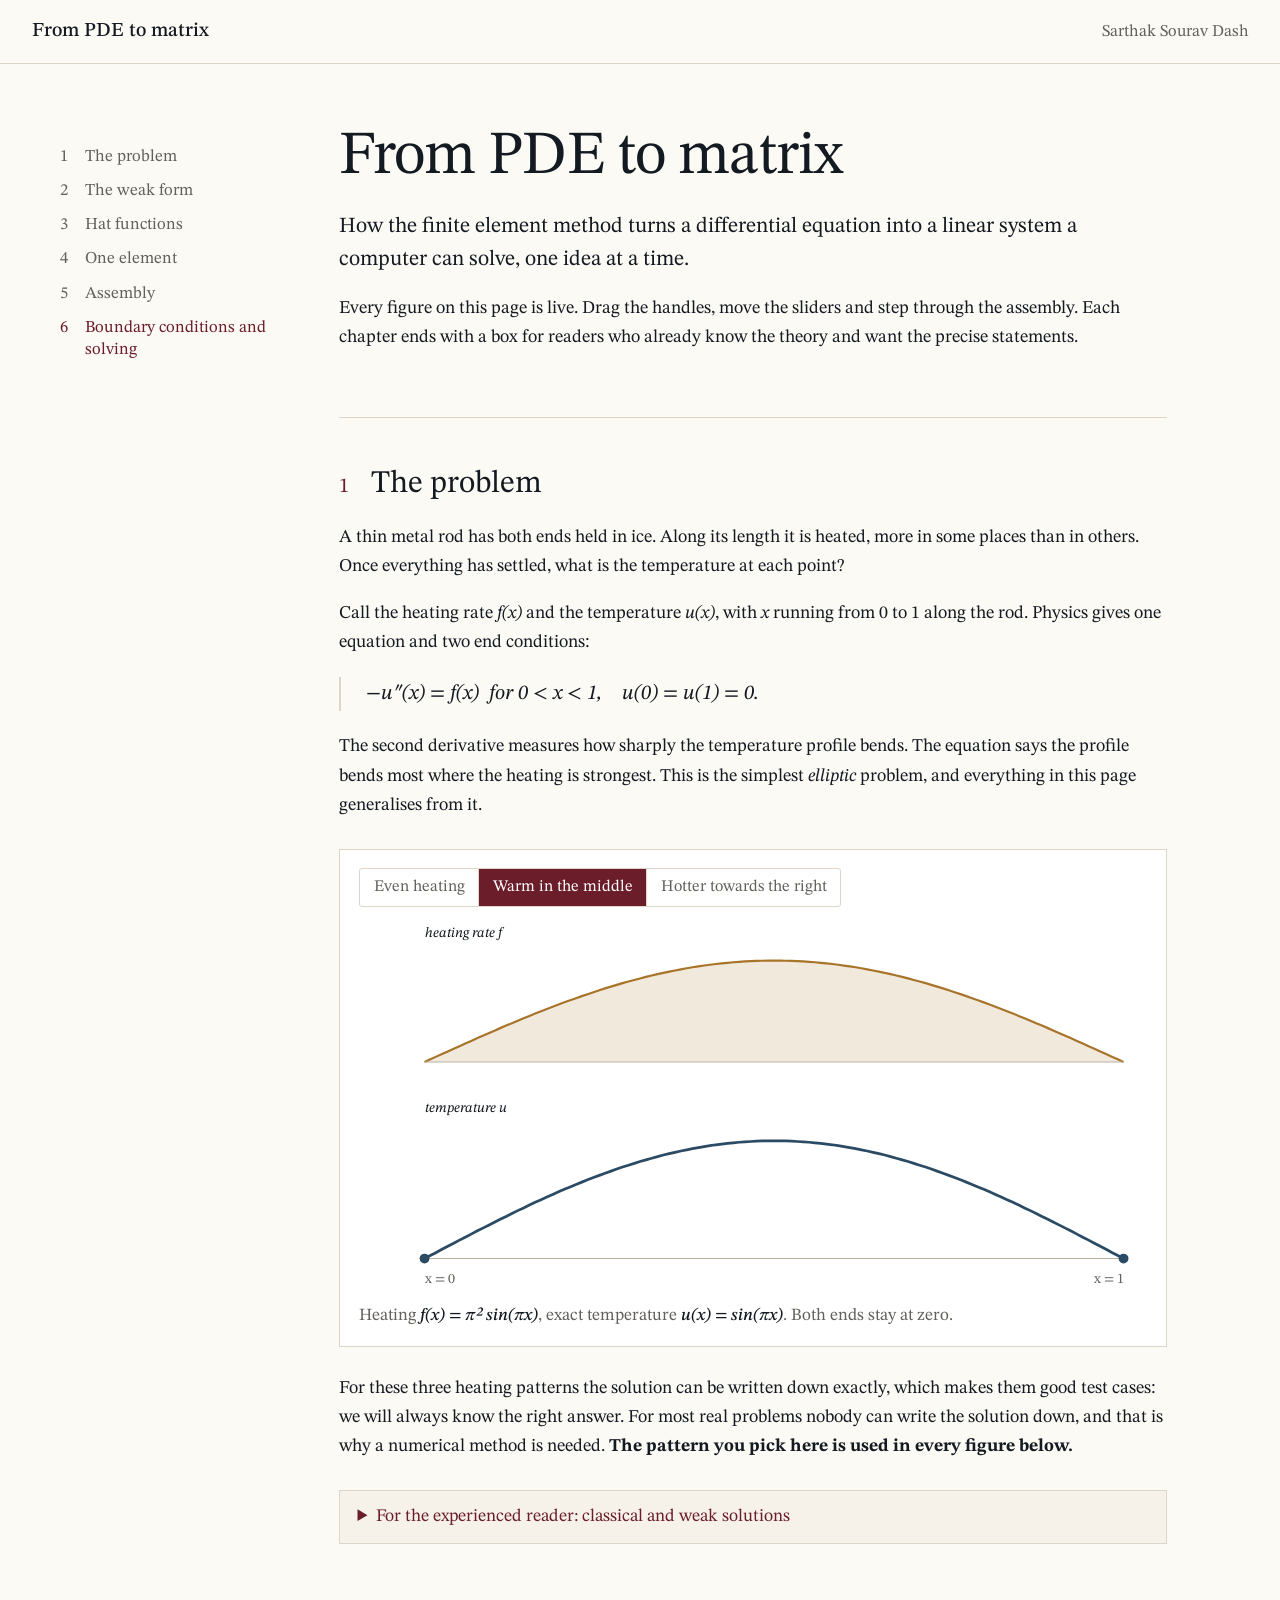
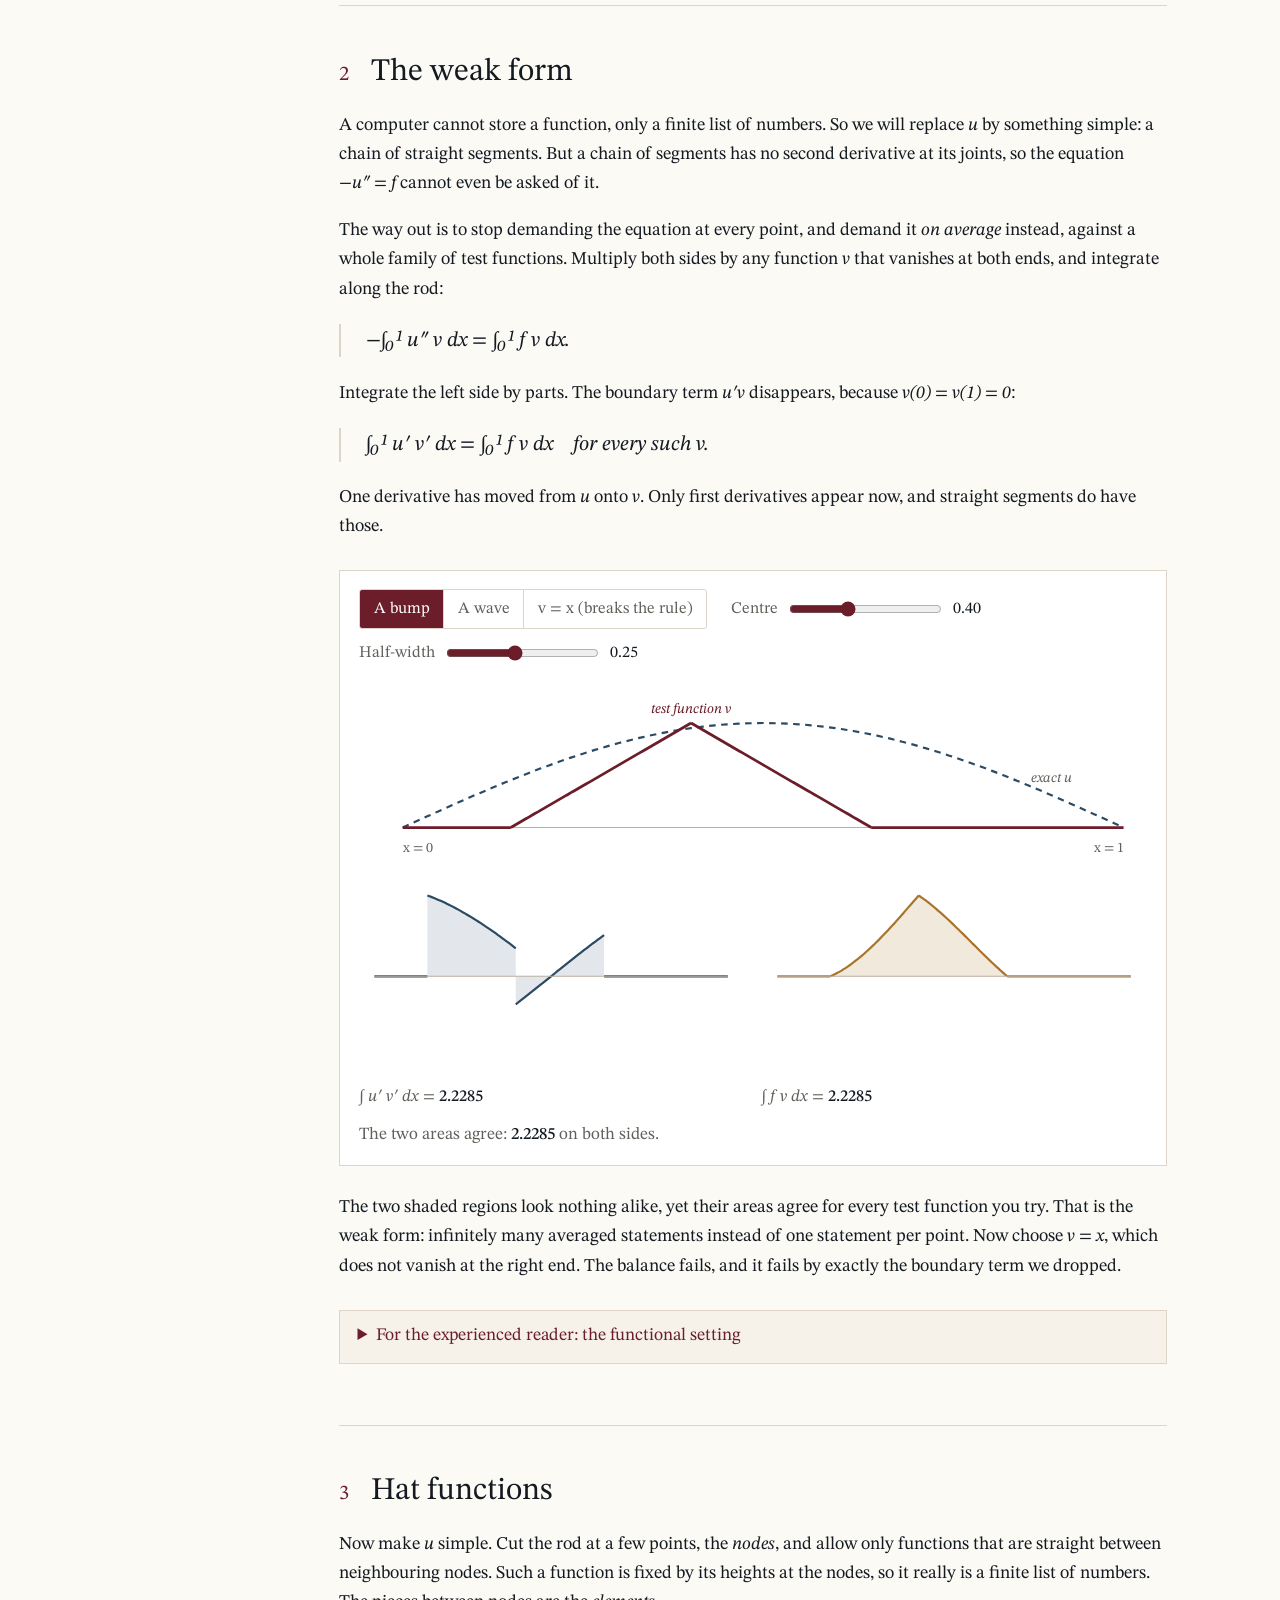
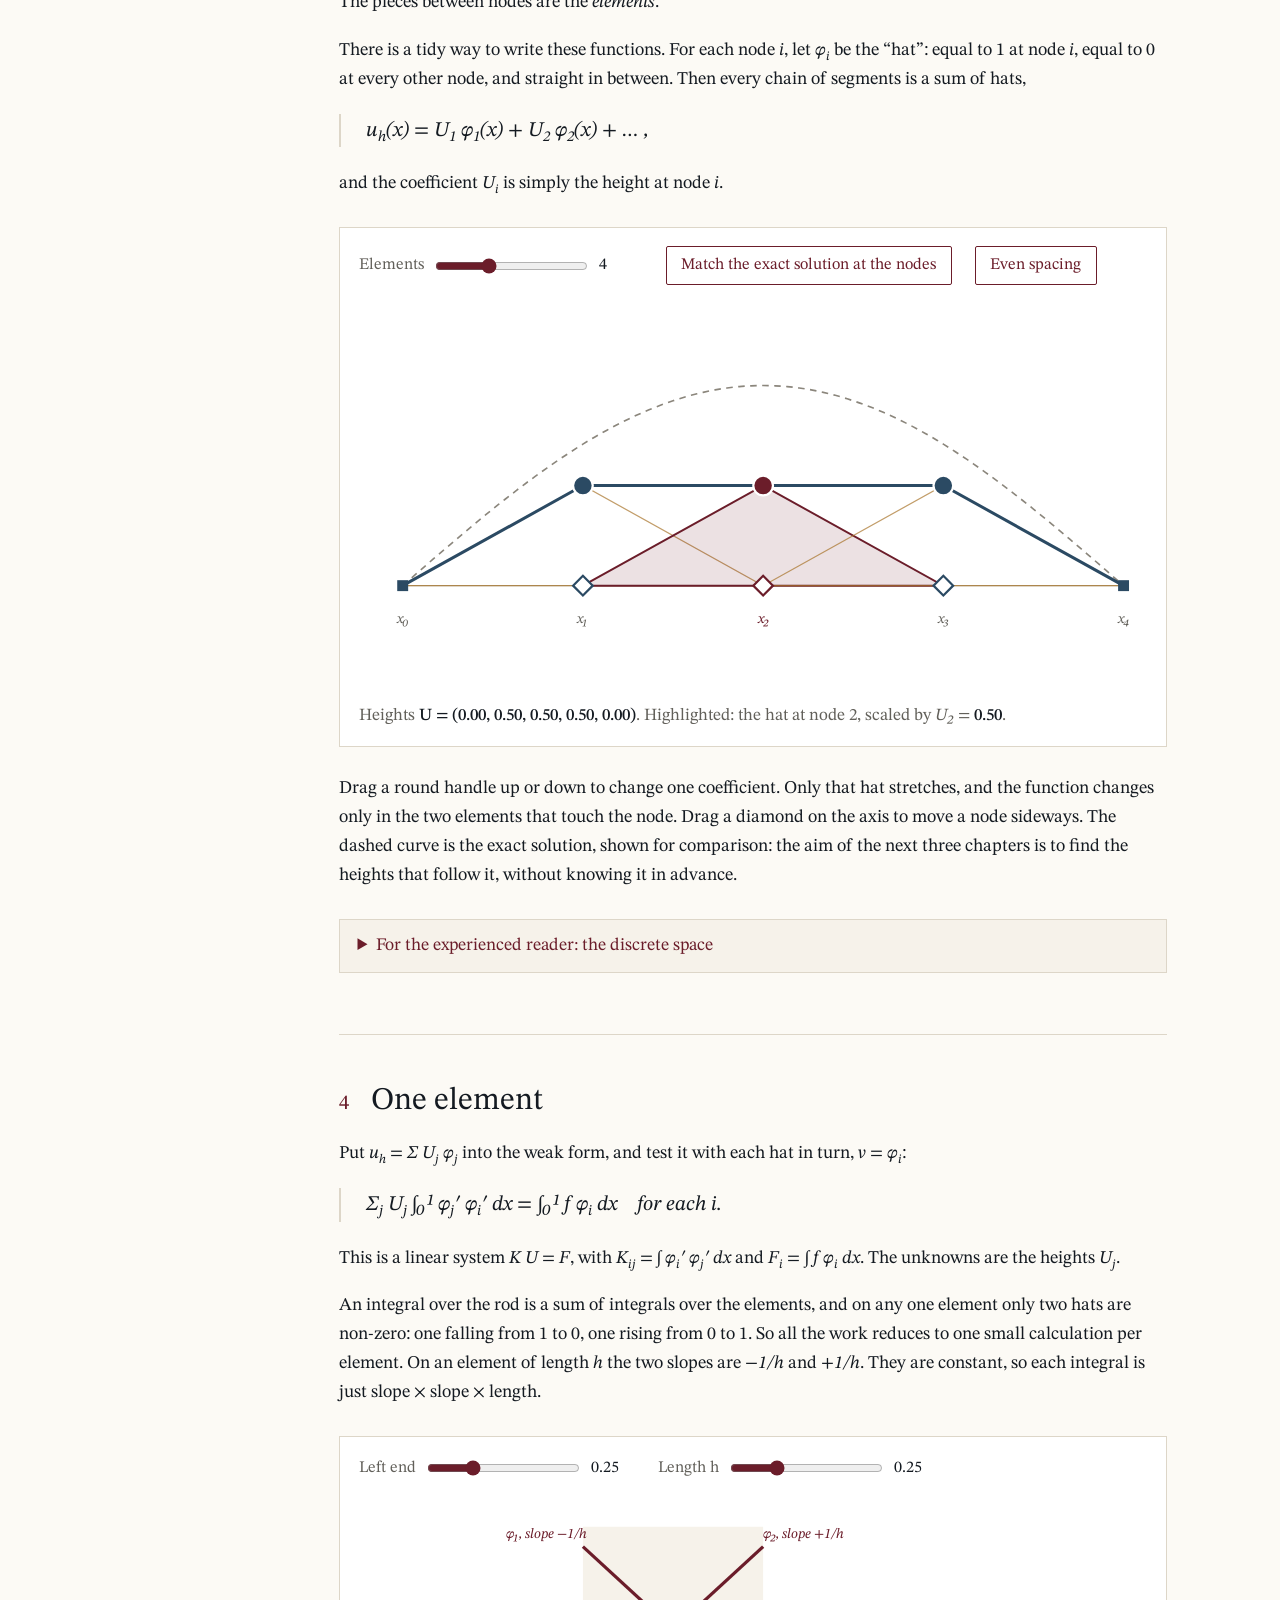
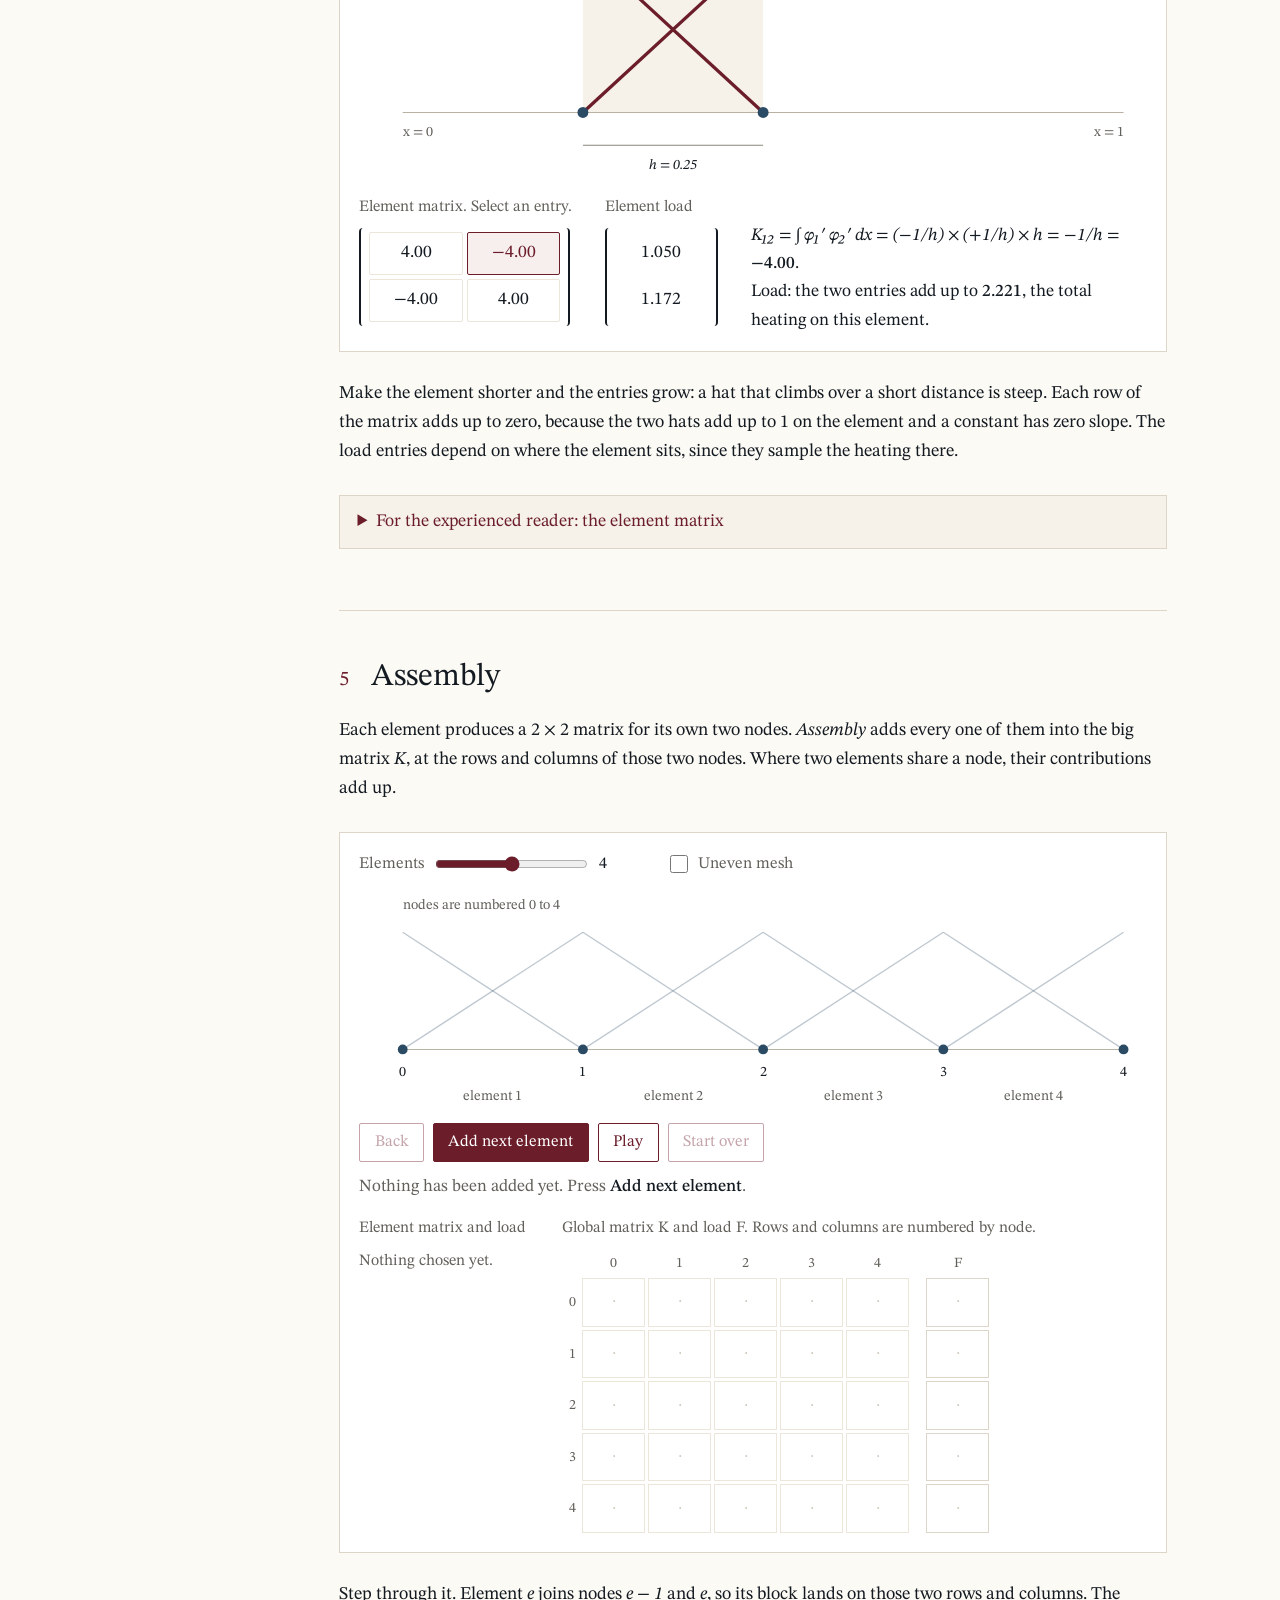
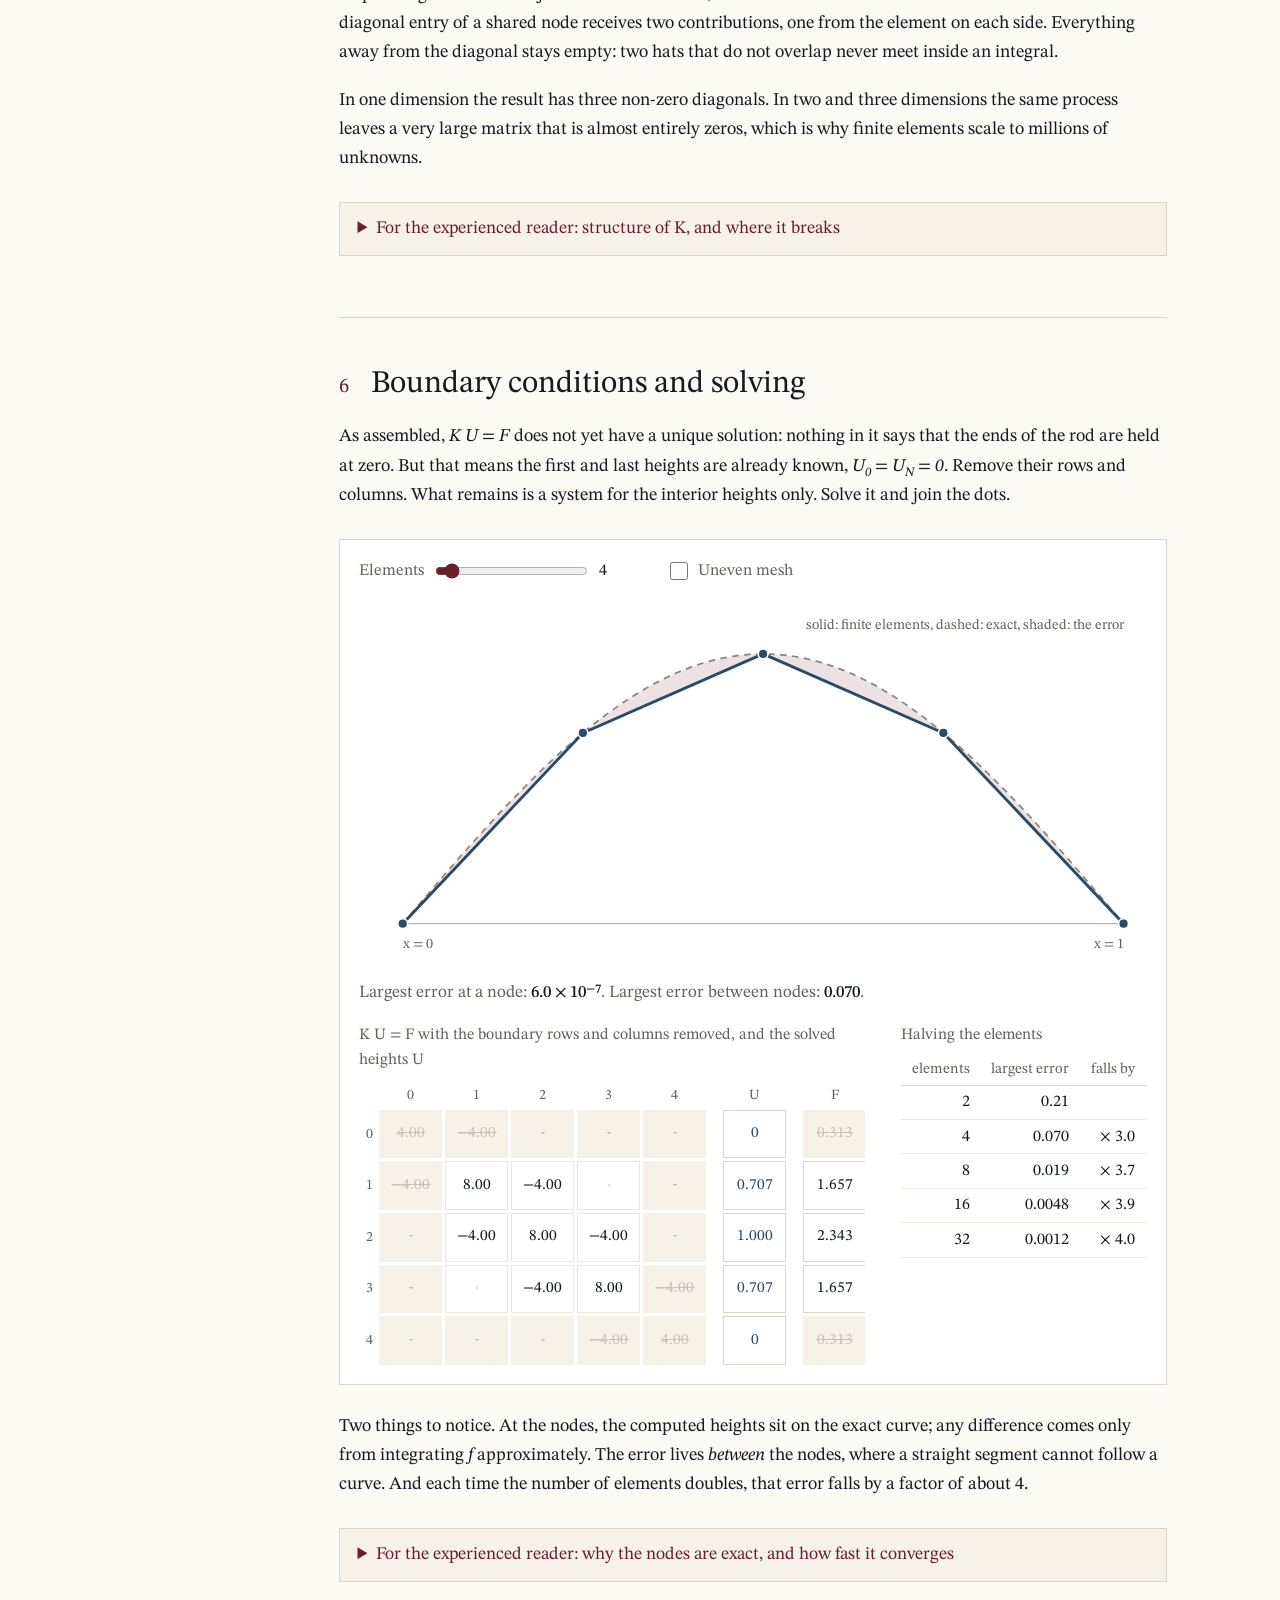
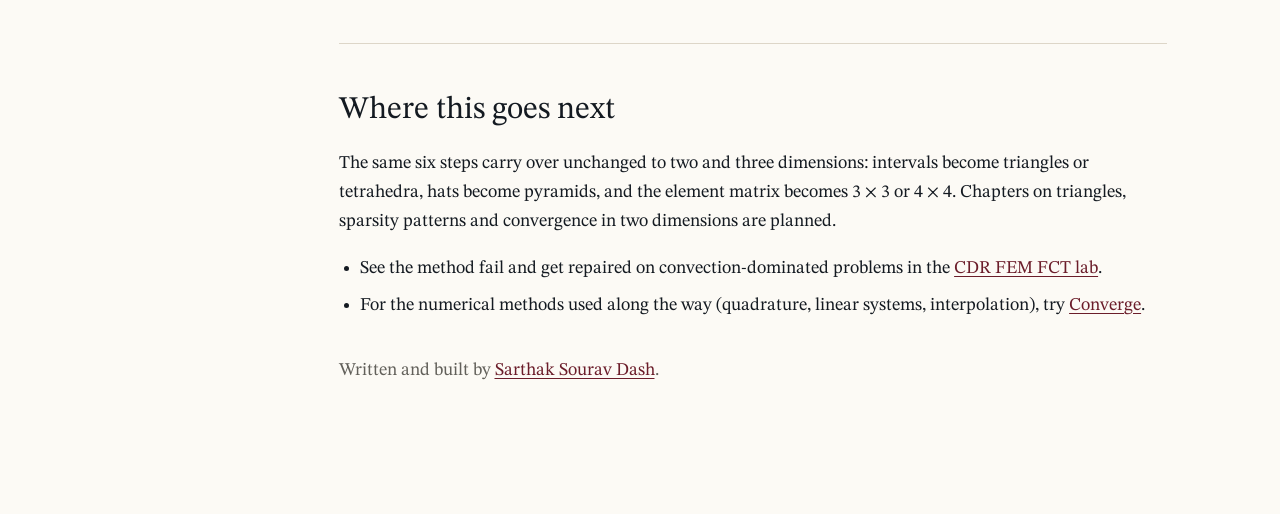
==== fem/index.html @ 9d166f9f "Add From PDE to matrix" ====
<!doctype html>
<html lang="en">
<head>
  <meta charset="utf-8">
  <meta name="viewport" content="width=device-width, initial-scale=1">
  <title>From PDE to matrix | An interactive introduction to finite elements</title>
  <meta name="description" content="How the finite element method turns a differential equation into a linear system: weak form, hat functions, element matrices and assembly, with figures you can drag and step through.">
  <meta name="author" content="Sarthak Sourav Dash">
  <meta name="theme-color" content="#fcfaf5">
  <link rel="icon" href="../assets/img/favicon.svg" type="image/svg+xml">
  <link rel="preconnect" href="https://fonts.googleapis.com">
  <link rel="preconnect" href="https://fonts.gstatic.com" crossorigin>
  <link rel="stylesheet" href="style.css">
</head>
<body>
  <!-- ===================================================================
       FROM PDE TO MATRIX (fem/index.html)
       All the words are in this file, chapter by chapter.
       The live figures are drawn by app.js into the <svg> and <div> tags
       with id="..." below; the mathematics is computed in fem1d.js.
       To edit text: change the words here. Each chapter is one
       <section class="chapter">. "For the experienced reader" boxes are
       the <details class="deep"> blocks.
       =================================================================== -->
  <header class="top">
    <a class="brand" href="#top">From PDE to matrix</a>
    <a class="home" href="../">Sarthak Sourav Dash</a>
  </header>

  <div class="shell" id="top">
    <!-- CHAPTER MENU (left on wide screens). One <li> per chapter; href matches the chapter's id. -->
    <nav class="toc" aria-label="Chapters">
      <ol>
        <li><a href="#problem">The problem</a></li>
        <li><a href="#weak">The weak form</a></li>
        <li><a href="#hats">Hat functions</a></li>
        <li><a href="#element">One element</a></li>
        <li><a href="#assembly">Assembly</a></li>
        <li><a href="#solve">Boundary conditions and solving</a></li>
      </ol>
    </nav>

    <main>
      <!-- INTRODUCTION -->
      <section class="intro">
        <h1>From PDE to matrix</h1>
        <p class="lead">How the finite element method turns a differential equation into a linear system a computer can solve, one idea at a time.</p>
        <p>Every figure on this page is live. Drag the handles, move the sliders and step through the assembly. Each chapter ends with a box for readers who already know the theory and want the precise statements.</p>
      </section>

      <!-- ================= CHAPTER 1 ================= -->
      <section class="chapter" id="problem">
        <h2><span class="n">1</span>The problem</h2>
        <p>A thin metal rod has both ends held in ice. Along its length it is heated, more in some places than in others. Once everything has settled, what is the temperature at each point?</p>
        <p>Call the heating rate <span class="math">f(x)</span> and the temperature <span class="math">u(x)</span>, with <span class="math">x</span> running from 0 to 1 along the rod. Physics gives one equation and two end conditions:</p>
        <p class="eq">−u″(x) = f(x) &nbsp;for 0 &lt; x &lt; 1, &nbsp;&nbsp; u(0) = u(1) = 0.</p>
        <p>The second derivative measures how sharply the temperature profile bends. The equation says the profile bends most where the heating is strongest. This is the simplest <em>elliptic</em> problem, and everything in this page generalises from it.</p>

        <div class="lab">
          <div class="controls">
            <div class="seg" id="probSeg" role="group" aria-label="Heating pattern"></div>
          </div>
          <svg id="figProblem" role="img" aria-label="Top: the heating rate f along the rod. Bottom: the resulting temperature u, zero at both ends."></svg>
          <p class="readout" id="outProblem"></p>
        </div>

        <p>For these three heating patterns the solution can be written down exactly, which makes them good test cases: we will always know the right answer. For most real problems nobody can write the solution down, and that is why a numerical method is needed. <strong>The pattern you pick here is used in every figure below.</strong></p>

        <details class="deep">
          <summary>For the experienced reader: classical and weak solutions</summary>
          <p>For continuous <span class="math">f</span> the problem has a unique classical solution <span class="math">u ∈ C²</span>, given by the Green’s function: <span class="math">u(x) = ∫₀¹ G(x, s) f(s) ds</span> with <span class="math">G(x, s) = x(1 − s)</span> for <span class="math">x ≤ s</span> and <span class="math">s(1 − x)</span> otherwise. For <span class="math">f ∈ L²(0,1)</span> the equation holds almost everywhere with <span class="math">u ∈ H²(0,1) ∩ H¹₀(0,1)</span> and <span class="math">‖u″‖ = ‖f‖</span>. For rougher data, such as a point source, only the weak formulation of the next chapter makes sense.</p>
        </details>
      </section>

      <!-- ================= CHAPTER 2 ================= -->
      <section class="chapter" id="weak">
        <h2><span class="n">2</span>The weak form</h2>
        <p>A computer cannot store a function, only a finite list of numbers. So we will replace <span class="math">u</span> by something simple: a chain of straight segments. But a chain of segments has no second derivative at its joints, so the equation <span class="math">−u″ = f</span> cannot even be asked of it.</p>
        <p>The way out is to stop demanding the equation at every point, and demand it <em>on average</em> instead, against a whole family of test functions. Multiply both sides by any function <span class="math">v</span> that vanishes at both ends, and integrate along the rod:</p>
        <p class="eq">−∫₀¹ u″ v dx = ∫₀¹ f v dx.</p>
        <p>Integrate the left side by parts. The boundary term <span class="math">u′v</span> disappears, because <span class="math">v(0) = v(1) = 0</span>:</p>
        <p class="eq">∫₀¹ u′ v′ dx = ∫₀¹ f v dx &nbsp;&nbsp; for every such v.</p>
        <p>One derivative has moved from <span class="math">u</span> onto <span class="math">v</span>. Only first derivatives appear now, and straight segments do have those.</p>

        <div class="lab">
          <div class="controls">
            <div class="seg" id="vSeg" role="group" aria-label="Test function"></div>
            <label class="slider" id="vcWrap">Centre <input type="range" id="vc" min="0.1" max="0.9" step="0.01"><output id="vcOut"></output></label>
            <label class="slider" id="vwWrap">Half-width <input type="range" id="vw" min="0.05" max="0.5" step="0.01"><output id="vwOut"></output></label>
            <label class="slider" id="vkWrap">Waves <input type="range" id="vk" min="1" max="5" step="1"><output id="vkOut"></output></label>
          </div>
          <svg id="figWeakTop" role="img" aria-label="The exact solution u and the chosen test function v."></svg>
          <div class="pair">
            <figure><svg id="figWeakL" role="img" aria-label="The integrand u prime times v prime, with its signed area shaded."></svg><figcaption id="capWeakL"></figcaption></figure>
            <figure><svg id="figWeakR" role="img" aria-label="The integrand f times v, with its signed area shaded."></svg><figcaption id="capWeakR"></figcaption></figure>
          </div>
          <p class="readout" id="outWeak"></p>
        </div>

        <p>The two shaded regions look nothing alike, yet their areas agree for every test function you try. That is the weak form: infinitely many averaged statements instead of one statement per point. Now choose <em>v = x</em>, which does not vanish at the right end. The balance fails, and it fails by exactly the boundary term we dropped.</p>

        <details class="deep">
          <summary>For the experienced reader: the functional setting</summary>
          <p>Take <span class="math">V = H¹₀(0,1)</span>, <span class="math">a(u, v) = ∫₀¹ u′v′ dx</span> and <span class="math">ℓ(v) = ∫₀¹ f v dx</span>. The form <span class="math">a</span> is bounded and, by the Poincaré inequality, coercive on <span class="math">V</span>, so the Lax–Milgram lemma gives a unique <span class="math">u ∈ V</span> with <span class="math">a(u, v) = ℓ(v)</span> for all <span class="math">v ∈ V</span>, for any <span class="math">f ∈ H⁻¹(0,1)</span>. Because <span class="math">a</span> is symmetric, <span class="math">u</span> is also the unique minimiser of the energy <span class="math">J(v) = ½ a(v, v) − ℓ(v)</span> over <span class="math">V</span>.</p>
        </details>
      </section>

      <!-- ================= CHAPTER 3 ================= -->
      <section class="chapter" id="hats">
        <h2><span class="n">3</span>Hat functions</h2>
        <p>Now make <span class="math">u</span> simple. Cut the rod at a few points, the <em>nodes</em>, and allow only functions that are straight between neighbouring nodes. Such a function is fixed by its heights at the nodes, so it really is a finite list of numbers. The pieces between nodes are the <em>elements</em>.</p>
        <p>There is a tidy way to write these functions. For each node <span class="math">i</span>, let <span class="math">φ<sub>i</sub></span> be the “hat”: equal to 1 at node <span class="math">i</span>, equal to 0 at every other node, and straight in between. Then every chain of segments is a sum of hats,</p>
        <p class="eq">u<sub>h</sub>(x) = U<sub>1</sub> φ<sub>1</sub>(x) + U<sub>2</sub> φ<sub>2</sub>(x) + … ,</p>
        <p>and the coefficient <span class="math">U<sub>i</sub></span> is simply the height at node <span class="math">i</span>.</p>

        <div class="lab">
          <div class="controls">
            <label class="slider">Elements <input type="range" id="hatN" min="2" max="8" step="1"><output id="hatNOut"></output></label>
            <button type="button" class="btn" id="hatMatch">Match the exact solution at the nodes</button>
            <button type="button" class="btn" id="hatEven">Even spacing</button>
          </div>
          <svg id="figHats" class="draggable" role="img" aria-label="A piecewise linear function shown as a sum of scaled hat functions. Round handles set the height at each node; diamonds on the axis move the nodes."></svg>
          <p class="readout" id="outHats"></p>
        </div>

        <p>Drag a round handle up or down to change one coefficient. Only that hat stretches, and the function changes only in the two elements that touch the node. Drag a diamond on the axis to move a node sideways. The dashed curve is the exact solution, shown for comparison: the aim of the next three chapters is to find the heights that follow it, without knowing it in advance.</p>

        <details class="deep">
          <summary>For the experienced reader: the discrete space</summary>
          <p>The hats at the interior nodes span <span class="math">V<sub>h</sub> ⊂ H¹₀(0,1)</span>, the conforming P1 space. For the nodal interpolant <span class="math">I<sub>h</sub>u</span> of <span class="math">u ∈ H²</span>, <span class="math">‖u − I<sub>h</sub>u‖ + h ‖(u − I<sub>h</sub>u)′‖ ≤ C h² ‖u″‖</span>, with <span class="math">h</span> the longest element. Each hat is supported on two elements only; this local support is what makes the matrix of chapter 5 sparse.</p>
        </details>
      </section>

      <!-- ================= CHAPTER 4 ================= -->
      <section class="chapter" id="element">
        <h2><span class="n">4</span>One element</h2>
        <p>Put <span class="math">u<sub>h</sub> = Σ U<sub>j</sub> φ<sub>j</sub></span> into the weak form, and test it with each hat in turn, <span class="math">v = φ<sub>i</sub></span>:</p>
        <p class="eq">Σ<sub>j</sub> U<sub>j</sub> ∫₀¹ φ<sub>j</sub>′ φ<sub>i</sub>′ dx = ∫₀¹ f φ<sub>i</sub> dx &nbsp;&nbsp; for each i.</p>
        <p>This is a linear system <span class="math">K U = F</span>, with <span class="math">K<sub>ij</sub> = ∫ φ<sub>i</sub>′ φ<sub>j</sub>′ dx</span> and <span class="math">F<sub>i</sub> = ∫ f φ<sub>i</sub> dx</span>. The unknowns are the heights <span class="math">U<sub>j</sub></span>.</p>
        <p>An integral over the rod is a sum of integrals over the elements, and on any one element only two hats are non-zero: one falling from 1 to 0, one rising from 0 to 1. So all the work reduces to one small calculation per element. On an element of length <span class="math">h</span> the two slopes are <span class="math">−1/h</span> and <span class="math">+1/h</span>. They are constant, so each integral is just slope × slope × length.</p>

        <div class="lab">
          <div class="controls">
            <label class="slider">Left end <input type="range" id="elA" min="0" max="0.9" step="0.01"><output id="elAOut"></output></label>
            <label class="slider">Length h <input type="range" id="elH" min="0.05" max="1" step="0.01"><output id="elHOut"></output></label>
          </div>
          <svg id="figElement" role="img" aria-label="One element of the rod with its falling and rising hat pieces and their slopes."></svg>
          <div class="matrow">
            <div>
              <p class="cap">Element matrix. Select an entry.</p>
              <div class="mat" id="matKe" role="group" aria-label="Element stiffness matrix"></div>
            </div>
            <div>
              <p class="cap">Element load</p>
              <div class="mat vec" id="vecFe"></div>
            </div>
            <p class="explain" id="outElement"></p>
          </div>
        </div>

        <p>Make the element shorter and the entries grow: a hat that climbs over a short distance is steep. Each row of the matrix adds up to zero, because the two hats add up to 1 on the element and a constant has zero slope. The load entries depend on where the element sits, since they sample the heating there.</p>

        <details class="deep">
          <summary>For the experienced reader: the element matrix</summary>
          <p>Mapped from a reference element, <span class="math">K<sub>e</sub> = (1/h) [[1, −1], [−1, 1]]</span>. It is symmetric positive semidefinite with kernel spanned by <span class="math">(1, 1)</span>: before boundary conditions, <span class="math">a(·,·)</span> is only a seminorm. Zero row sums express the partition of unity. In two dimensions the same computation on a triangle gives the cotangent formula, and an off-diagonal entry is non-positive exactly when the two angles opposite the edge sum to at most <span class="math">π</span>. The load uses a three-point Gauss rule, exact for <span class="math">f</span> of degree up to four on each element.</p>
        </details>
      </section>

      <!-- ================= CHAPTER 5 ================= -->
      <section class="chapter" id="assembly">
        <h2><span class="n">5</span>Assembly</h2>
        <p>Each element produces a 2 × 2 matrix for its own two nodes. <em>Assembly</em> adds every one of them into the big matrix <span class="math">K</span>, at the rows and columns of those two nodes. Where two elements share a node, their contributions add up.</p>

        <div class="lab">
          <div class="controls">
            <label class="slider">Elements <input type="range" id="asmN" min="2" max="6" step="1"><output id="asmNOut"></output></label>
            <label class="check"><input type="checkbox" id="asmUneven"> Uneven mesh</label>
          </div>
          <svg id="figAssembly" role="img" aria-label="The mesh with the element currently being added highlighted."></svg>
          <div class="controls steps">
            <button type="button" class="btn" id="asmBack">Back</button>
            <button type="button" class="btn solid" id="asmNext">Add next element</button>
            <button type="button" class="btn" id="asmPlay">Play</button>
            <button type="button" class="btn" id="asmReset">Start over</button>
          </div>
          <p class="readout" id="outAssembly" aria-live="polite"></p>
          <div class="asm">
            <div class="local">
              <p class="cap" id="capLocal">Element matrix and load</p>
              <div id="asmLocal"></div>
            </div>
            <div class="global">
              <p class="cap">Global matrix K and load F. Rows and columns are numbered by node.</p>
              <div class="scroll" id="asmGlobal"></div>
            </div>
          </div>
        </div>

        <p>Step through it. Element <span class="math">e</span> joins nodes <span class="math">e − 1</span> and <span class="math">e</span>, so its block lands on those two rows and columns. The diagonal entry of a shared node receives two contributions, one from the element on each side. Everything away from the diagonal stays empty: two hats that do not overlap never meet inside an integral.</p>
        <p>In one dimension the result has three non-zero diagonals. In two and three dimensions the same process leaves a very large matrix that is almost entirely zeros, which is why finite elements scale to millions of unknowns.</p>

        <details class="deep">
          <summary>For the experienced reader: structure of K, and where it breaks</summary>
          <p>Assembly is <span class="math">K = Σ<sub>e</sub> P<sub>e</sub>ᵀ K<sub>e</sub> P<sub>e</sub></span> with Boolean local-to-global maps <span class="math">P<sub>e</sub></span>; <span class="math">K</span> is the Gram matrix of the hats in the energy inner product. It has positive diagonal, non-positive off-diagonal entries and zero row sums. After the boundary conditions it is an irreducibly diagonally dominant Z-matrix, hence an M-matrix: <span class="math">K⁻¹ ≥ 0</span> entrywise. That is the discrete maximum principle: <span class="math">f ≥ 0</span> implies <span class="math">u<sub>h</sub> ≥ 0</span>.</p>
          <p>Add a convection term, <span class="math">−εu″ + bu′ = f</span>, and the Galerkin off-diagonals become <span class="math">−ε/h ± b/2</span>. One of them turns positive as soon as the mesh Péclet number <span class="math">|b|h / (2ε)</span> exceeds 1, the M-matrix property is lost, and the discrete solution oscillates. Restoring the sign structure algebraically, without smearing the solution, is the idea behind algebraic flux correction. The <a href="https://sarthakmath.github.io/CDR_visualizer/">CDR lab</a> shows this in two dimensions.</p>
        </details>
      </section>

      <!-- ================= CHAPTER 6 ================= -->
      <section class="chapter" id="solve">
        <h2><span class="n">6</span>Boundary conditions and solving</h2>
        <p>As assembled, <span class="math">K U = F</span> does not yet have a unique solution: nothing in it says that the ends of the rod are held at zero. But that means the first and last heights are already known, <span class="math">U<sub>0</sub> = U<sub>N</sub> = 0</span>. Remove their rows and columns. What remains is a system for the interior heights only. Solve it and join the dots.</p>

        <div class="lab">
          <div class="controls">
            <label class="slider">Elements <input type="range" id="solN" min="2" max="32" step="1"><output id="solNOut"></output></label>
            <label class="check"><input type="checkbox" id="solUneven"> Uneven mesh</label>
          </div>
          <svg id="figSolve" role="img" aria-label="The finite element solution as a chain of segments, drawn over the dashed exact solution. The gap between them is shaded."></svg>
          <p class="readout" id="outSolve" aria-live="polite"></p>
          <div class="asm">
            <div class="global wide">
              <p class="cap" id="capSystem"></p>
              <div class="scroll" id="solSystem"></div>
            </div>
            <div class="local">
              <p class="cap">Halving the elements</p>
              <div id="solTable"></div>
            </div>
          </div>
        </div>

        <p>Two things to notice. At the nodes, the computed heights sit on the exact curve; any difference comes only from integrating <span class="math">f</span> approximately. The error lives <em>between</em> the nodes, where a straight segment cannot follow a curve. And each time the number of elements doubles, that error falls by a factor of about 4.</p>

        <details class="deep">
          <summary>For the experienced reader: why the nodes are exact, and how fast it converges</summary>
          <p>Galerkin orthogonality, <span class="math">a(u − u<sub>h</sub>, v<sub>h</sub>) = 0</span> for all <span class="math">v<sub>h</sub> ∈ V<sub>h</sub></span>, makes <span class="math">u<sub>h</sub></span> the best approximation of <span class="math">u</span> in the energy norm (Céa’s lemma, with constant 1 here). In one dimension the Green’s function <span class="math">G(x<sub>i</sub>, ·)</span> is piecewise linear with its kink at the node <span class="math">x<sub>i</sub></span>, so it lies in <span class="math">V<sub>h</sub></span>, and <span class="math">u(x<sub>i</sub>) − u<sub>h</sub>(x<sub>i</sub>) = a(u − u<sub>h</sub>, G(x<sub>i</sub>, ·)) = 0</span>. With exact load integrals <span class="math">u<sub>h</sub></span> is therefore the nodal interpolant of <span class="math">u</span>. This is special to one dimension and constant coefficients.</p>
          <p>In general, <span class="math">‖(u − u<sub>h</sub>)′‖ ≤ C h ‖u″‖</span> and, by the Aubin–Nitsche duality argument, <span class="math">‖u − u<sub>h</sub>‖ ≤ C h² ‖u″‖</span>. The condition number of the reduced <span class="math">K</span> grows like <span class="math">h⁻²</span>, which is what makes large problems hard to solve iteratively without preconditioning.</p>
        </details>
      </section>

      <!-- WHAT COMES NEXT -->
      <section class="chapter next" id="next">
        <h2>Where this goes next</h2>
        <p>The same six steps carry over unchanged to two and three dimensions: intervals become triangles or tetrahedra, hats become pyramids, and the element matrix becomes 3 × 3 or 4 × 4. Chapters on triangles, sparsity patterns and convergence in two dimensions are planned.</p>
        <ul>
          <li>See the method fail and get repaired on convection-dominated problems in the <a href="https://sarthakmath.github.io/CDR_visualizer/">CDR FEM FCT lab</a>.</li>
          <li>For the numerical methods used along the way (quadrature, linear systems, interpolation), try <a href="../converge/">Converge</a>.</li>
        </ul>
        <p class="by">Written and built by <a href="../">Sarthak Sourav Dash</a>.</p>
      </section>
    </main>
  </div>

  <script src="fem1d.js"></script>
  <script src="app.js"></script>
</body>
</html>
---- fem/style.css ----
/* =====================================================================
   FROM PDE TO MATRIX — stylesheet (fem/style.css)
   Same palette and typeface as sarthakmath.github.io.
    1. Colours and fonts (:root)     4. Figures and controls (.lab)
    2. Top bar and chapter menu      5. Matrices (.mat, table.grid)
    3. Text, equations, chapters     6. Small screens
   ===================================================================== */
@import url('https://fonts.googleapis.com/css2?family=STIX+Two+Text:ital,wght@0,400;0,500;0,600;1,400;1,500&display=swap');

/* ---- 1. COLOURS AND FONTS ---- */
:root {
  --page: #fcfaf5;       /* page background (ivory) */
  --panel: #ffffff;      /* figure background: white, so plot colours read true */
  --rule: #ddd6c8;       /* lines and frames */
  --rule-soft: #ebe5da;
  --text: #141a21;
  --text-soft: #62605a;
  --accent: #6b1d2a;     /* deep wine: links, buttons, highlighted parts of figures */
  --c-main: #2b4a63;     /* slate: the main curve */
  --c-third: #a8742a;    /* ochre: third series */
  --tint: #f7eeee;       /* pale wine: highlighted matrix cells */
  --serif: 'STIX Two Text', 'STIX Two Math', Cambria, 'Times New Roman', serif;
}
* { box-sizing: border-box; }
[hidden] { display: none !important; }
html { font-size: 112.5%; scroll-behavior: smooth; scroll-padding-top: 4.5rem; -webkit-text-size-adjust: 100%; }
body { margin: 0; background: var(--page); color: var(--text); font-family: var(--serif); line-height: 1.62; font-feature-settings: 'kern' 1; }
a { color: var(--accent); text-decoration-thickness: 1px; text-underline-offset: 0.18em; }
a:hover { color: var(--text); }
:focus-visible { outline: 2px solid var(--accent); outline-offset: 3px; border-radius: 2px; }

/* ---- 2. TOP BAR AND CHAPTER MENU ---- */
.top { position: sticky; top: 0; z-index: 10; background: var(--page); border-bottom: 1px solid var(--rule); display: flex; justify-content: space-between; align-items: baseline; gap: 1rem; padding: 0.85rem 1.75rem; }
.brand { color: var(--text); text-decoration: none; font-size: 1.1rem; font-weight: 500; }
.home { color: var(--text-soft); text-decoration: none; font-size: 0.92rem; white-space: nowrap; }
.home:hover { color: var(--accent); }
.shell { max-width: 68rem; margin: 0 auto; padding: 0 1.75rem; display: grid; grid-template-columns: 12.5rem minmax(0, 1fr); column-gap: 3rem; }
.toc { position: sticky; top: 4.2rem; align-self: start; padding-top: 3.6rem; font-size: 0.93rem; }
.toc ol { margin: 0; padding: 0; list-style: none; counter-reset: ch; }
.toc li { counter-increment: ch; }
.toc a { display: grid; grid-template-columns: 1.4rem 1fr; padding: 0.32rem 0; color: var(--text-soft); text-decoration: none; line-height: 1.35; }
.toc a::before { content: counter(ch); font-feature-settings: 'lnum' 1; }
.toc a:hover { color: var(--text); }
.toc a.current { color: var(--accent); }
main { min-width: 0; max-width: 46rem; padding-bottom: 5rem; }

/* ---- 3. TEXT, EQUATIONS, CHAPTERS ---- */
.intro { padding: 3.4rem 0 1rem; }
h1 { font-size: clamp(2.3rem, 5.4vw, 3.4rem); font-weight: 400; line-height: 1.06; letter-spacing: -0.014em; margin: 0 0 1.2rem; }
.lead { font-size: 1.2rem; line-height: 1.5; margin: 0 0 1rem; }
p { margin: 0 0 1em; }
.chapter { border-top: 1px solid var(--rule); padding: 2.6rem 0 1.2rem; margin-top: 1.6rem; }
h2 { font-size: 1.75rem; font-weight: 400; line-height: 1.2; margin: 0 0 1.1rem; display: flex; gap: 0.8rem; align-items: baseline; }
h2 .n { color: var(--accent); font-size: 1.15rem; font-feature-settings: 'lnum' 1; min-width: 1rem; }
.math, .eq { font-style: italic; font-feature-settings: 'lnum' 1; }
.math { white-space: nowrap; }
.eq { font-size: 1.16rem; margin: 1.1rem 0 1.2rem; padding-left: 1.4rem; border-left: 2px solid var(--rule); overflow-x: auto; white-space: nowrap; }
sub, sup { font-size: 0.72em; line-height: 0; }
.next ul { padding-left: 1.2rem; }
.next li { margin-bottom: 0.4rem; }
.by { color: var(--text-soft); margin-top: 2rem; }
details.deep { margin: 1.6rem 0 0.6rem; border: 1px solid var(--rule); background: #f6f2ea; }
details.deep summary { cursor: pointer; padding: 0.65rem 1rem; color: var(--accent); font-size: 0.98rem; }
details.deep p { margin: 0; padding: 0 1rem 0.9rem; font-size: 0.97rem; line-height: 1.6; }
details.deep .math { white-space: normal; }

/* ---- 4. FIGURES AND CONTROLS ---- */
.lab { background: var(--panel); border: 1px solid var(--rule); padding: 1rem 1.1rem 0.9rem; margin: 1.6rem 0 1.5rem; }
.lab svg { display: block; width: 100%; height: auto; }
.controls { display: flex; flex-wrap: wrap; align-items: center; gap: 0.6rem 1.3rem; margin-bottom: 0.7rem; font-size: 0.9rem; color: var(--text-soft); }
.controls.steps { margin: 0.8rem 0 0.5rem; gap: 0.5rem; }
.seg { display: inline-flex; flex-wrap: wrap; border: 1px solid var(--rule); border-radius: 3px; overflow: hidden; }
.seg button { font: inherit; font-size: 0.9rem; background: none; border: 0; border-right: 1px solid var(--rule); padding: 0.32rem 0.75rem; color: var(--text-soft); cursor: pointer; }
.seg button:last-child { border-right: 0; }
.seg button[aria-pressed='true'] { background: var(--accent); color: #fff; }
.slider { display: inline-flex; align-items: center; gap: 0.5rem; }
.slider input { width: 8.5rem; accent-color: var(--accent); }
.slider output { min-width: 2.4rem; color: var(--text); font-feature-settings: 'lnum' 1, 'tnum' 1; }
.check { display: inline-flex; align-items: center; gap: 0.4rem; cursor: pointer; }
.check input { accent-color: var(--accent); width: 1rem; height: 1rem; }
.btn { font: inherit; font-size: 0.9rem; background: none; border: 1px solid var(--accent); color: var(--accent); padding: 0.3rem 0.8rem; border-radius: 2px; cursor: pointer; }
.btn:hover:not(:disabled) { background: var(--accent); color: #fff; }
.btn.solid { background: var(--accent); color: #fff; }
.btn.solid:hover:not(:disabled) { background: #53151f; }
.btn:disabled { opacity: 0.4; cursor: default; }
.readout { margin: 0.6rem 0 0; font-size: 0.95rem; color: var(--text-soft); min-height: 1.5em; }
.readout b { color: var(--text); font-weight: 500; font-feature-settings: 'lnum' 1; }
.readout .warn { color: var(--accent); }
.pair { display: grid; grid-template-columns: 1fr 1fr; gap: 1rem; margin-top: 0.4rem; }
.pair figure { margin: 0; }
.pair figcaption { font-size: 0.92rem; color: var(--text-soft); margin-top: 0.2rem; }
.pair figcaption b { color: var(--text); font-weight: 500; font-feature-settings: 'lnum' 1, 'tnum' 1; }
/* text and lines inside the SVG figures */
svg text { font-family: var(--serif); font-size: 13px; fill: var(--text-soft); }
svg text.it { font-style: italic; }
svg text.strong { fill: var(--text); }
svg text.hi { fill: var(--accent); }
svg .axis { stroke: #b9b1a2; stroke-width: 1; }
svg .grab { cursor: grab; touch-action: none; }
svg.dragging, svg.dragging .grab { cursor: grabbing; }

/* ---- 5. MATRICES ---- */
.cap { font-size: 0.88rem; color: var(--text-soft); margin: 0 0 0.4rem; }
.matrow { display: flex; flex-wrap: wrap; gap: 0.8rem 1.8rem; align-items: flex-start; margin-top: 0.8rem; }
.explain { flex: 1 1 16rem; margin: 1.5rem 0 0; font-size: 0.97rem; }
.explain b { font-weight: 500; }
.mat { display: inline-grid; grid-template-columns: repeat(2, 5.2rem); gap: 4px; padding: 4px 8px; border-left: 2px solid var(--text); border-right: 2px solid var(--text); border-radius: 4px; }
.mat.vec { grid-template-columns: 5.2rem; }
.mat button, .mat span { font: inherit; font-size: 0.98rem; font-feature-settings: 'lnum' 1, 'tnum' 1; text-align: center; padding: 0.35rem 0; background: none; border: 1px solid transparent; border-radius: 2px; color: var(--text); }
.mat button { cursor: pointer; border-color: var(--rule-soft); }
.mat button:hover { border-color: var(--accent); }
.mat button[aria-pressed='true'] { background: var(--tint); border-color: var(--accent); color: var(--accent); }
.asm { display: flex; flex-wrap: wrap; gap: 1rem 2rem; align-items: flex-start; margin-top: 0.9rem; }
.asm .global { flex: 1 1 22rem; min-width: 0; }
.asm .local { flex: 0 0 auto; }
.scroll { overflow-x: auto; }
table.grid { border-collapse: separate; border-spacing: 3px; font-size: 0.86rem; font-feature-settings: 'lnum' 1, 'tnum' 1; }
table.grid th { font-weight: 400; color: var(--text-soft); font-size: 0.78rem; padding: 0 0.2rem; }
table.grid td { min-width: 3.5rem; height: 2.7rem; text-align: center; border: 1px solid var(--rule-soft); padding: 0.1rem 0.25rem; line-height: 1.15; vertical-align: middle; }
table.grid td.empty { color: #c9c1b2; }
table.grid td.hit { background: var(--tint); border-color: var(--accent); }
table.grid td.hit b { display: block; font-weight: 500; color: var(--accent); }
table.grid td .sum { display: block; font-size: 0.68rem; color: var(--text-soft); white-space: nowrap; }
table.grid td.gone { color: #c9c1b2; text-decoration: line-through; background: #f6f2ea; border-color: transparent; }
table.grid td.sep, table.grid th.sep { border: 0; min-width: 0.6rem; width: 0.6rem; padding: 0; }
table.grid td.vec { border-color: var(--rule); }
table.grid td.u { color: var(--c-main); border-color: var(--rule); }
table.plain { border-collapse: collapse; font-size: 0.9rem; font-feature-settings: 'lnum' 1, 'tnum' 1; }
table.plain th { font-weight: 400; color: var(--text-soft); text-align: right; padding: 0.15rem 0.6rem; border-bottom: 1px solid var(--rule); font-size: 0.82rem; }
table.plain td { text-align: right; padding: 0.2rem 0.6rem; border-bottom: 1px solid var(--rule-soft); white-space: nowrap; }

/* ---- 6. SMALL SCREENS ---- */
@media (max-width: 900px) {
  .shell { grid-template-columns: 1fr; }
  .toc { position: static; padding-top: 1.6rem; }
  .toc ol { display: flex; flex-wrap: wrap; gap: 0 1.4rem; }
  .toc a { grid-template-columns: 1.1rem auto; }
  .intro { padding-top: 1.8rem; }
}
@media (max-width: 560px) {
  html { font-size: 106%; }
  .shell, .top { padding-left: 1.1rem; padding-right: 1.1rem; }
  .lab { padding: 0.8rem 0.7rem; margin-left: -0.3rem; margin-right: -0.3rem; }
  .pair { grid-template-columns: 1fr; }
  .slider input { width: 6.5rem; }
  .lab > svg text { font-size: 21px; }   /* figures shrink on phones, so their labels grow */
}
@media (prefers-reduced-motion: reduce) { html { scroll-behavior: auto; } }
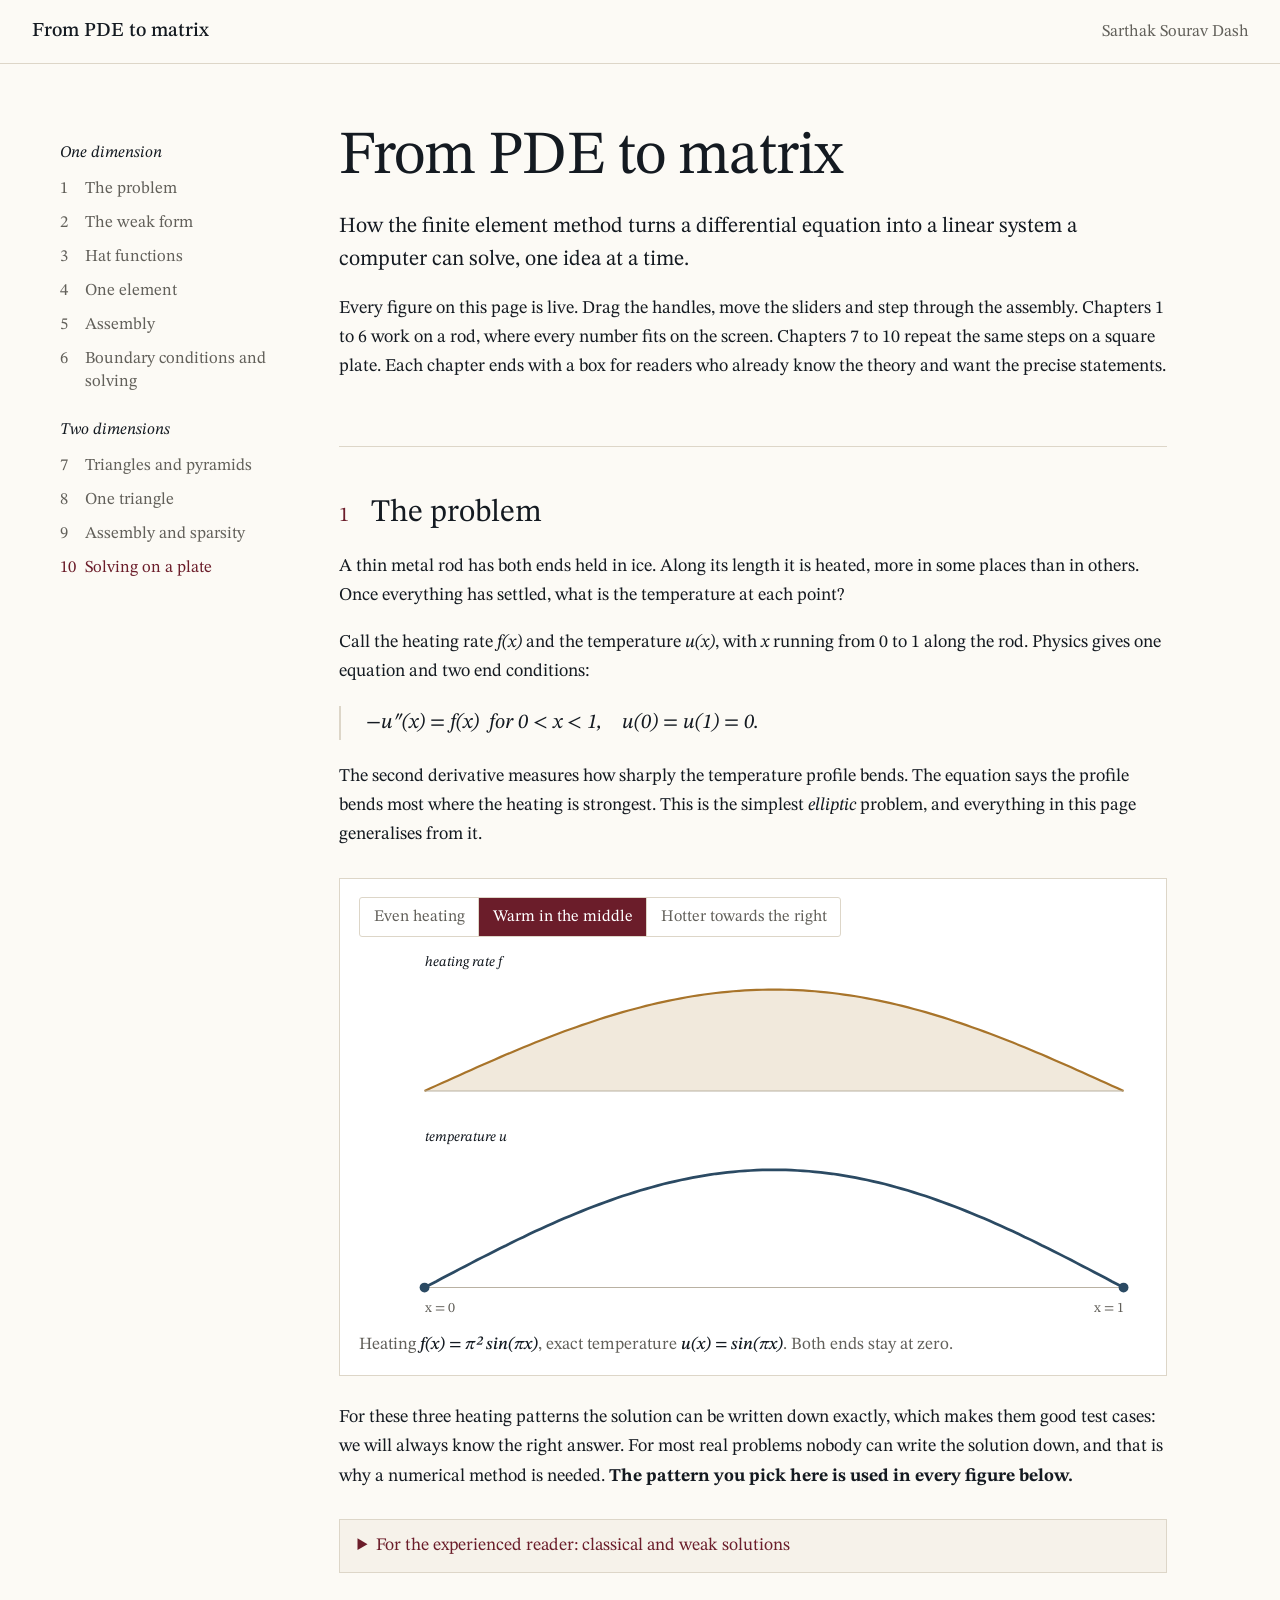
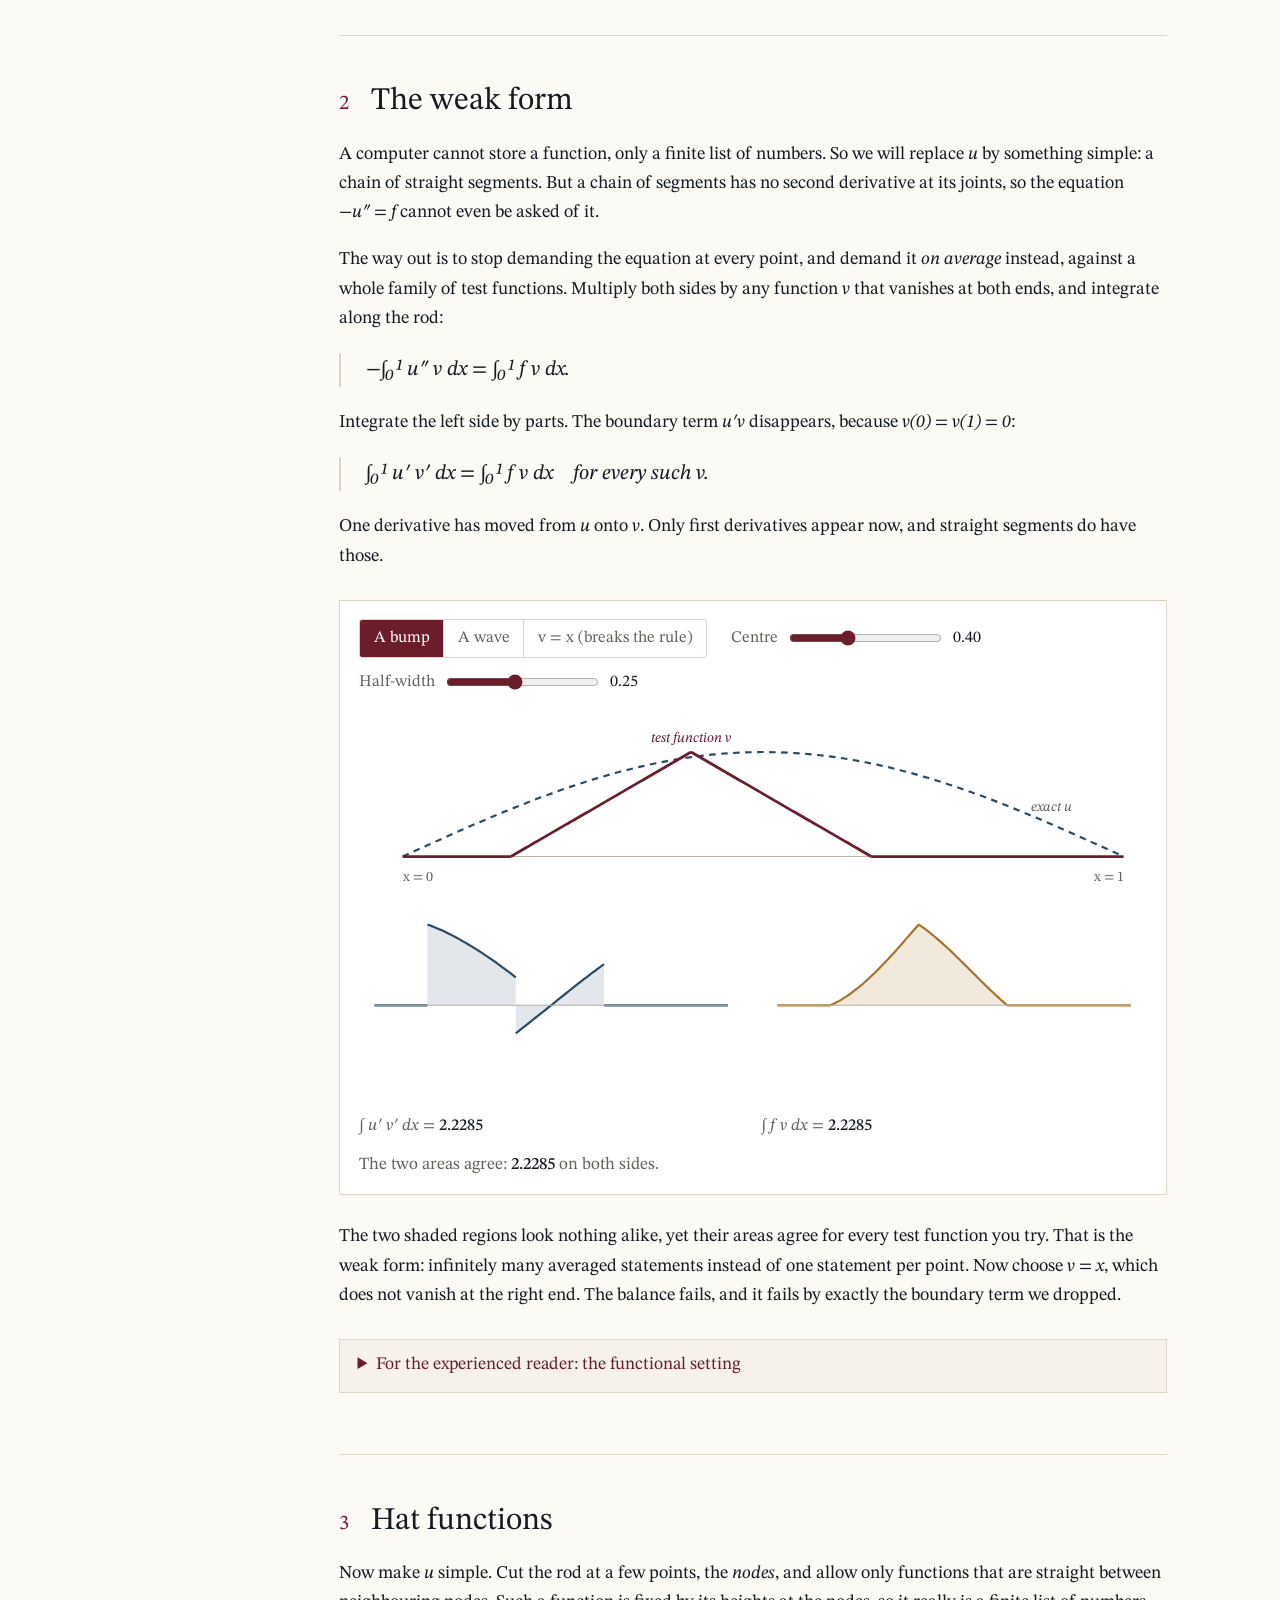
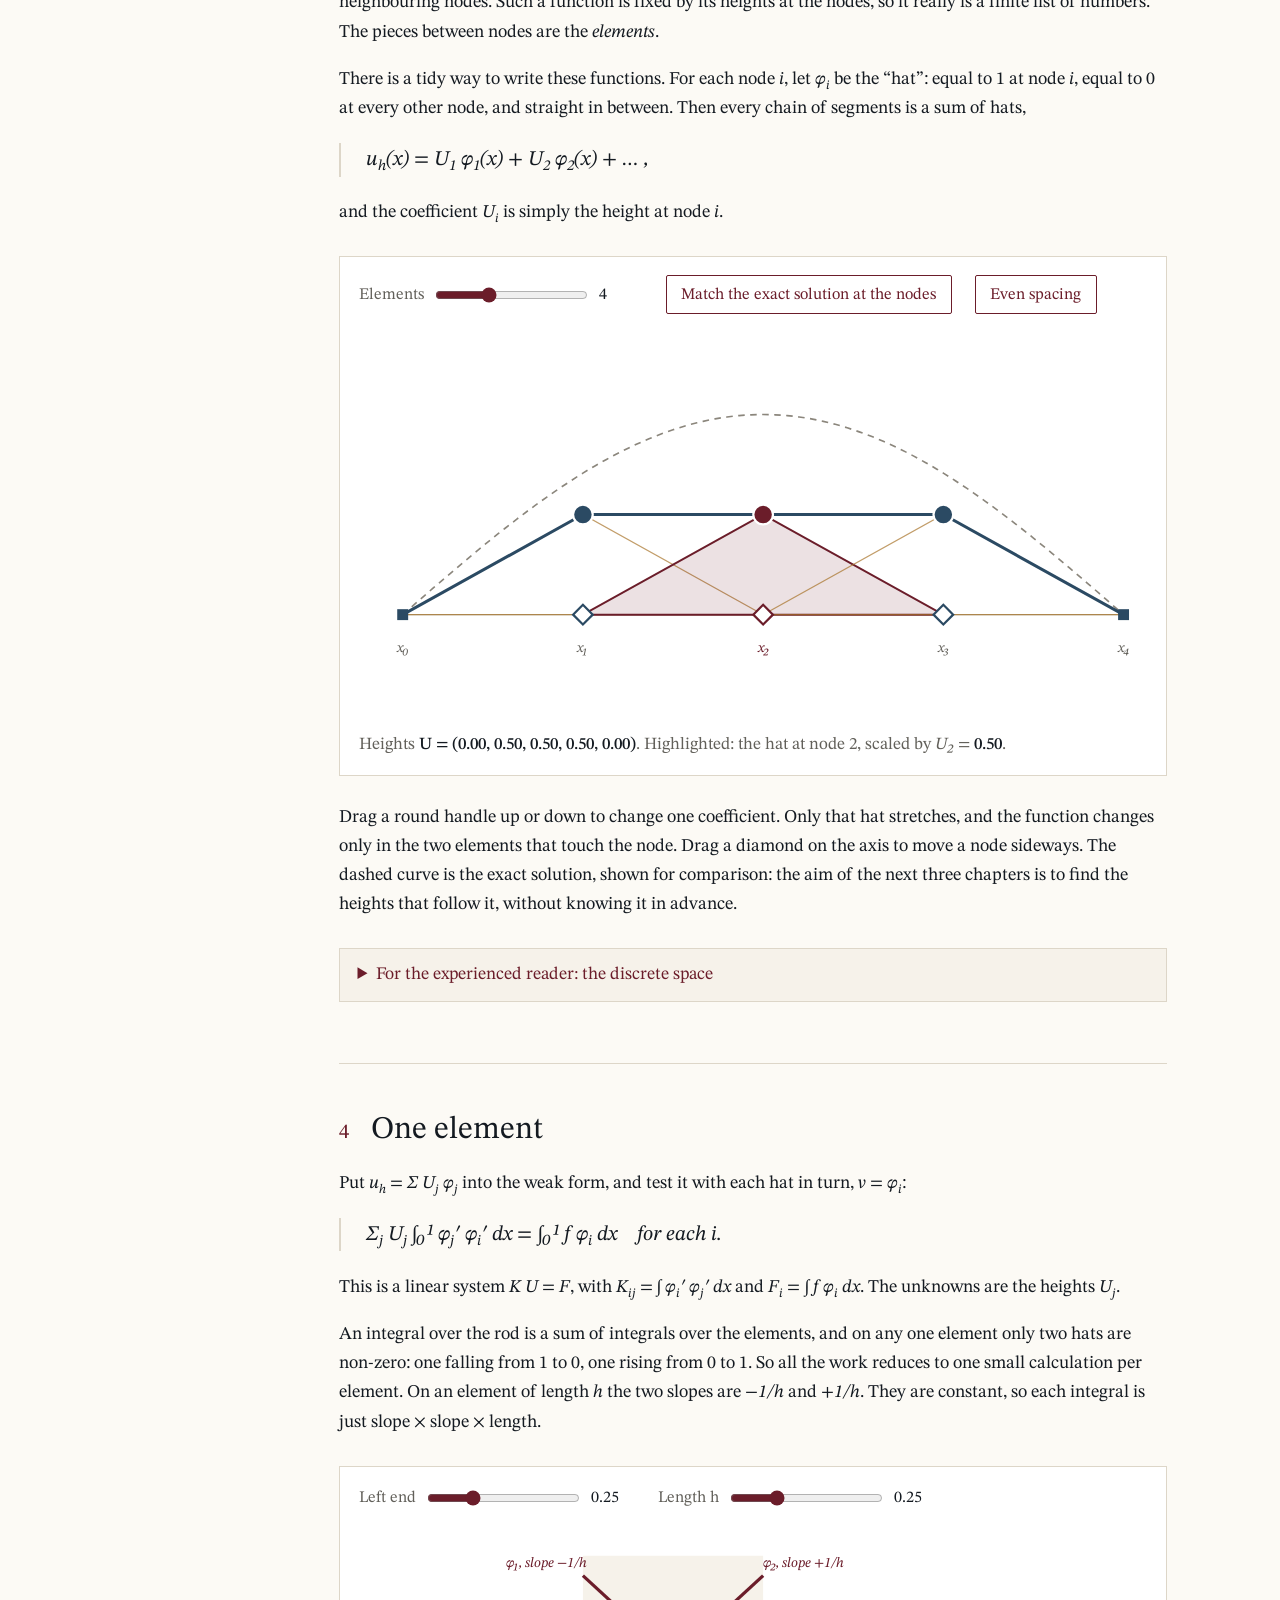
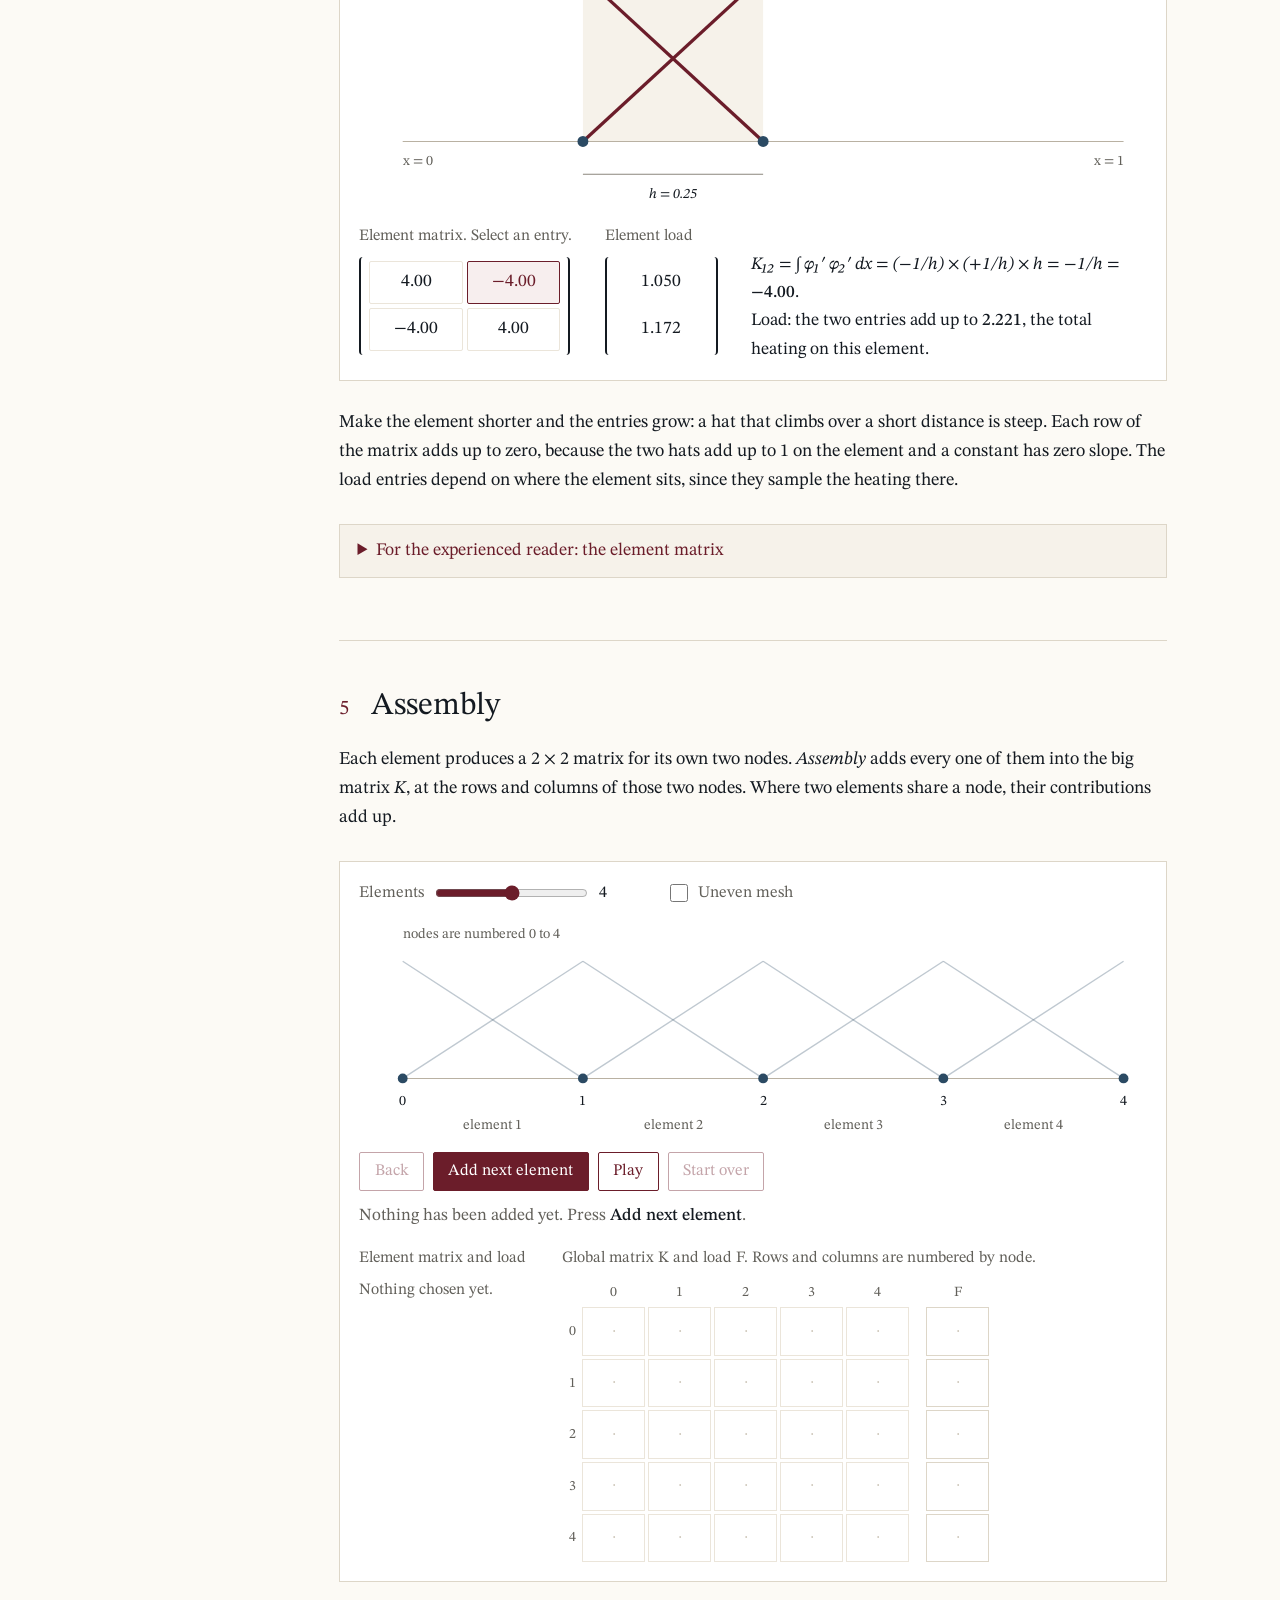
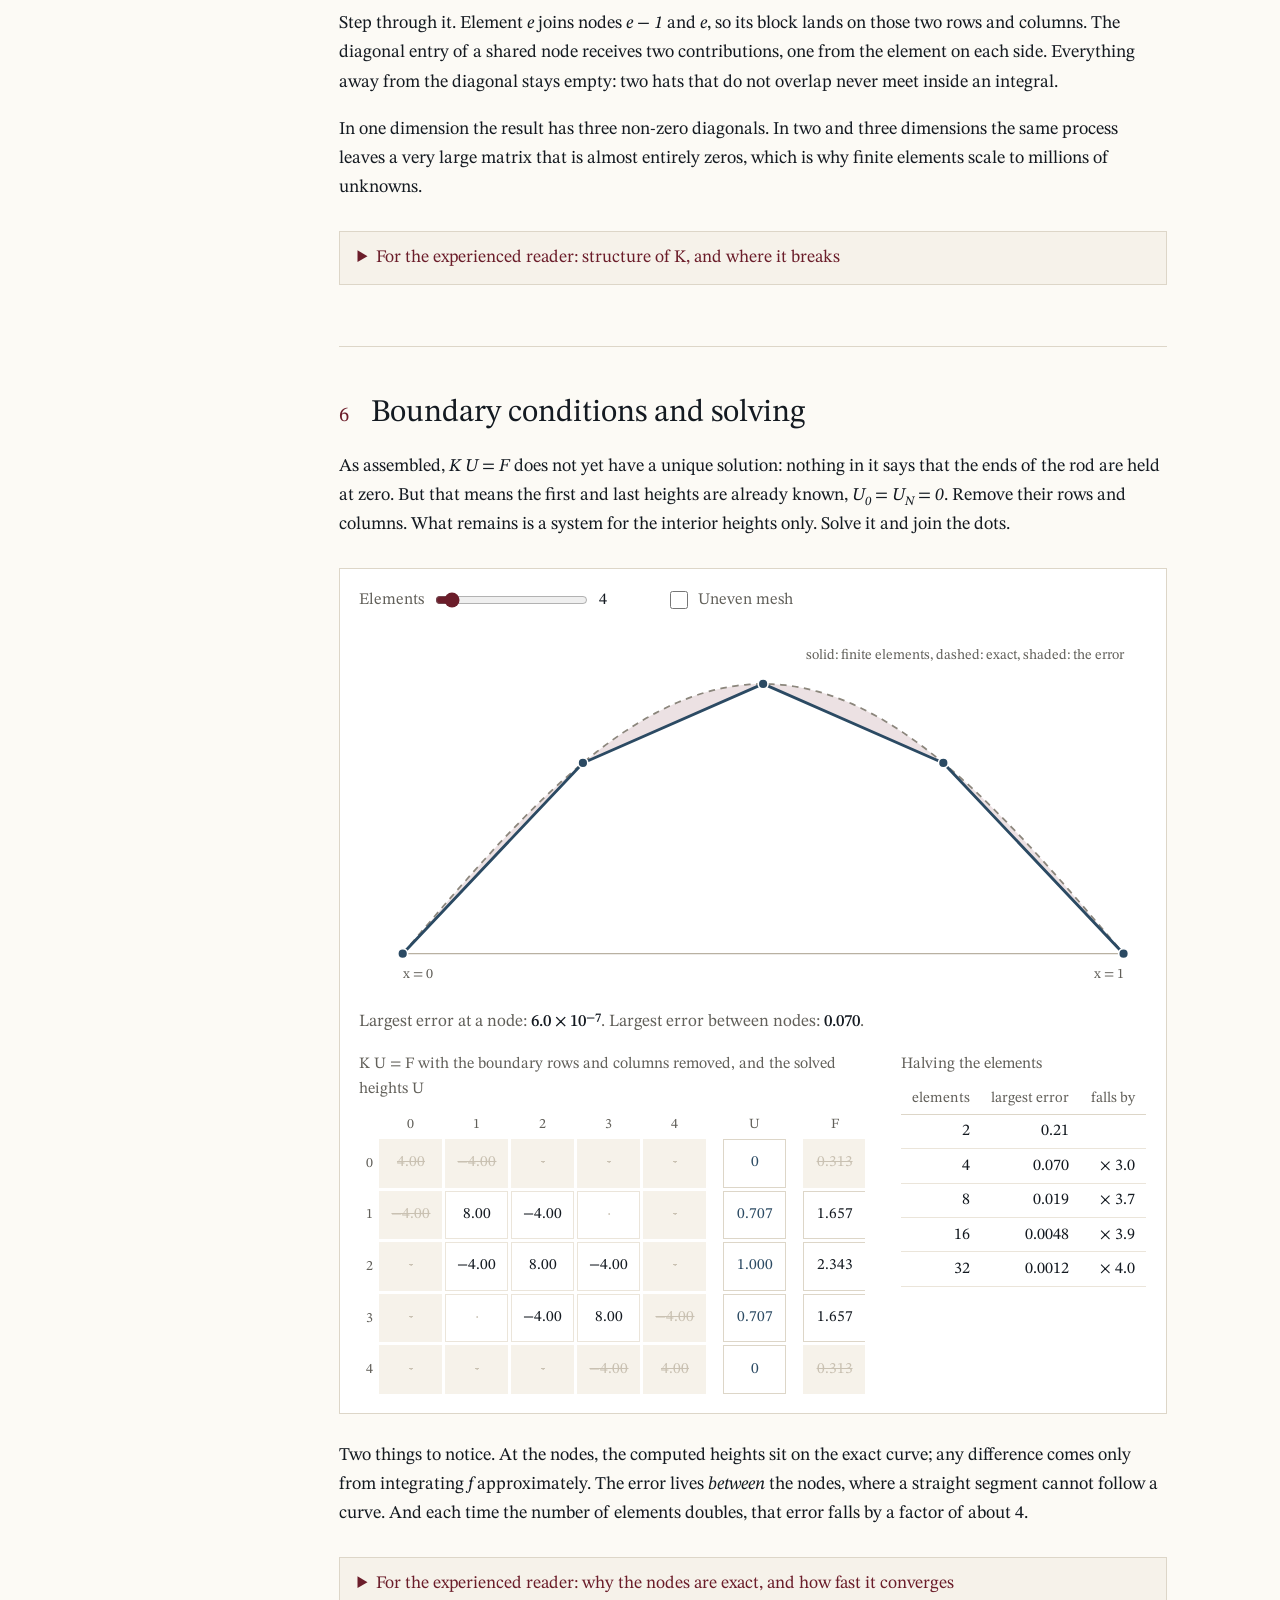
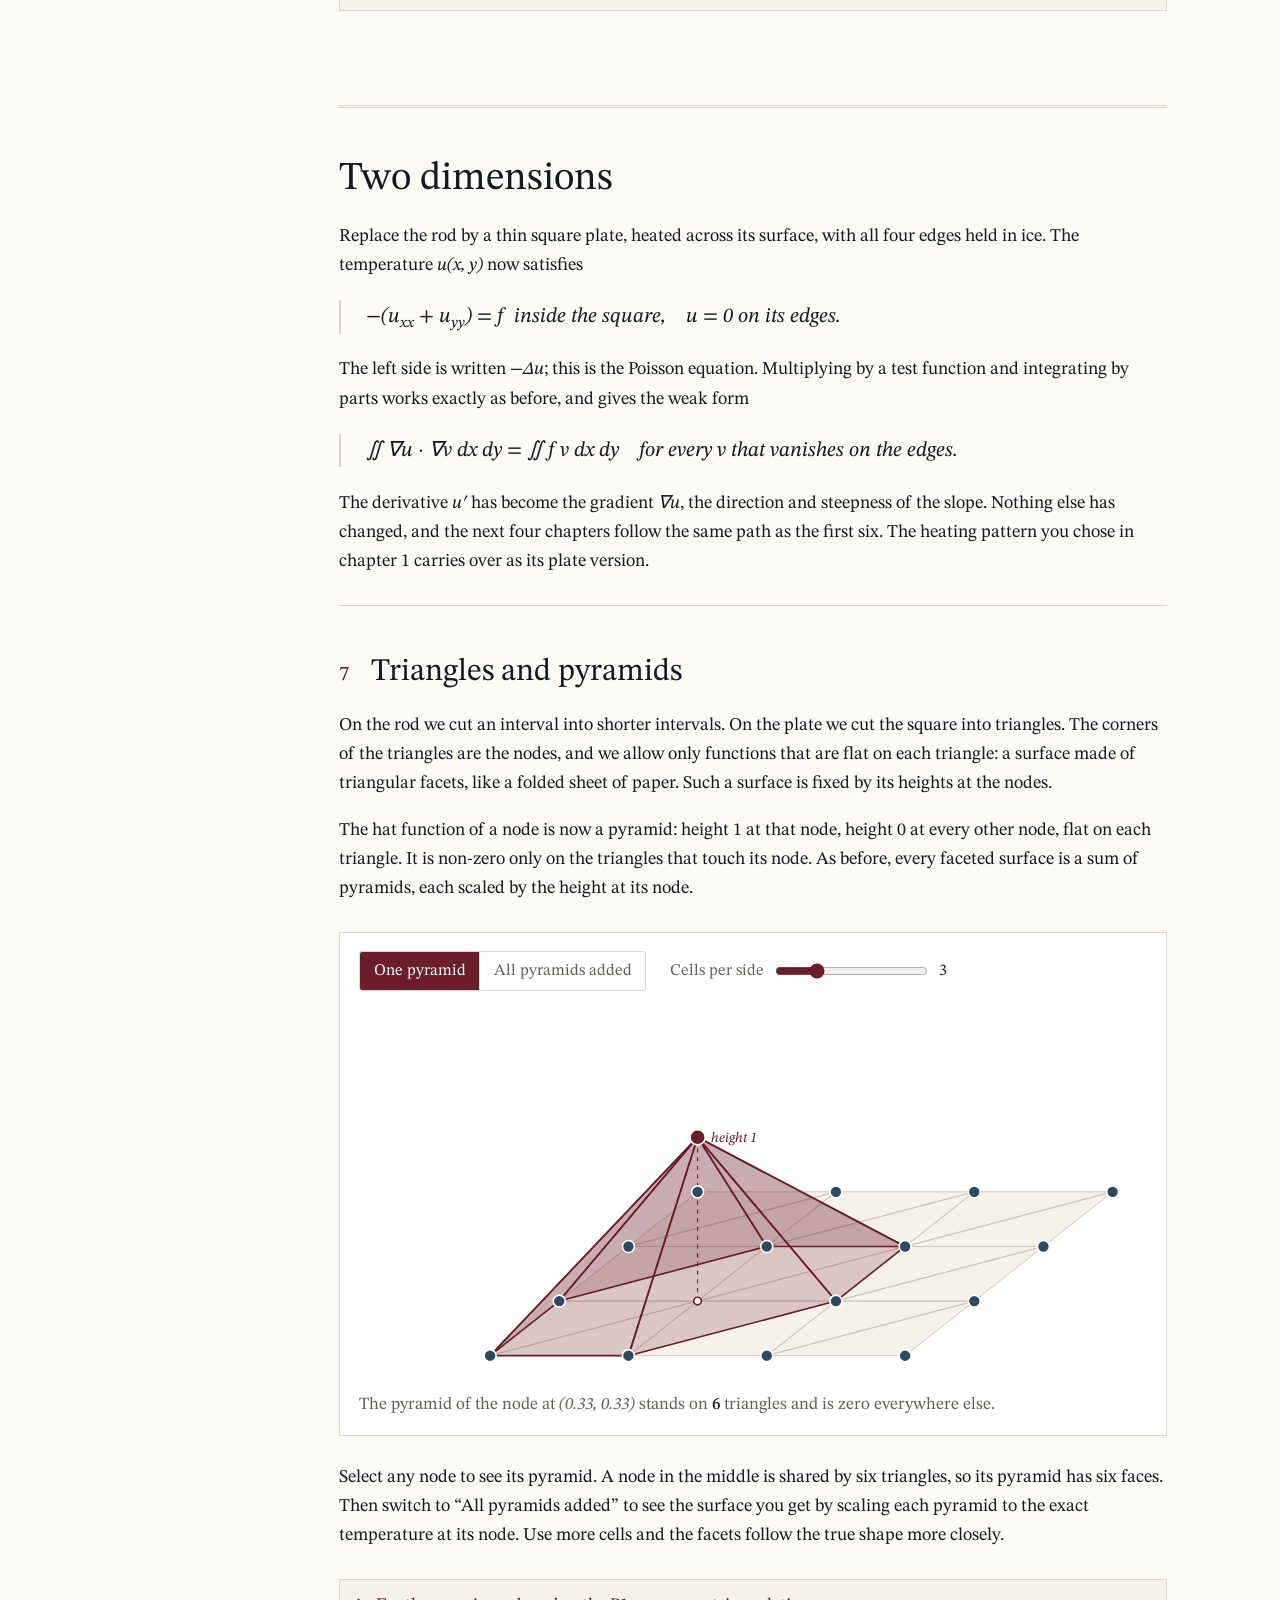
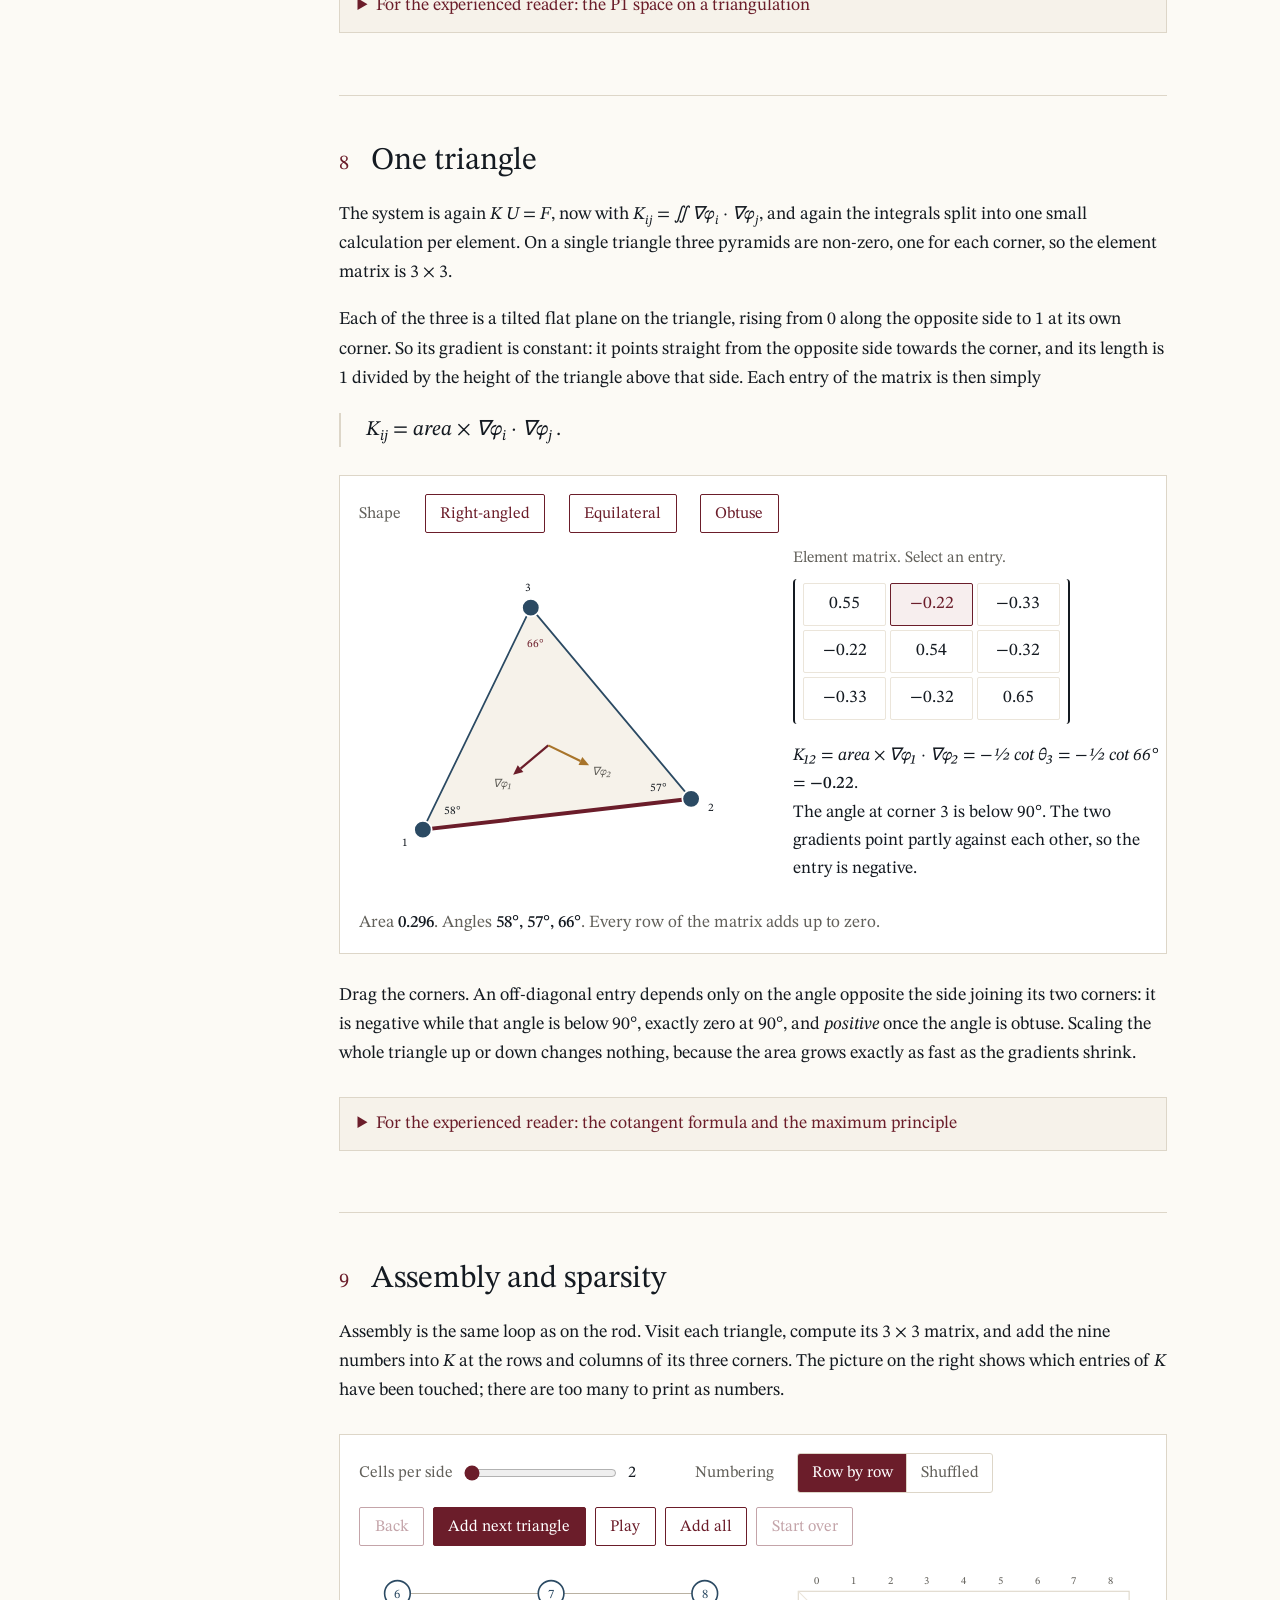
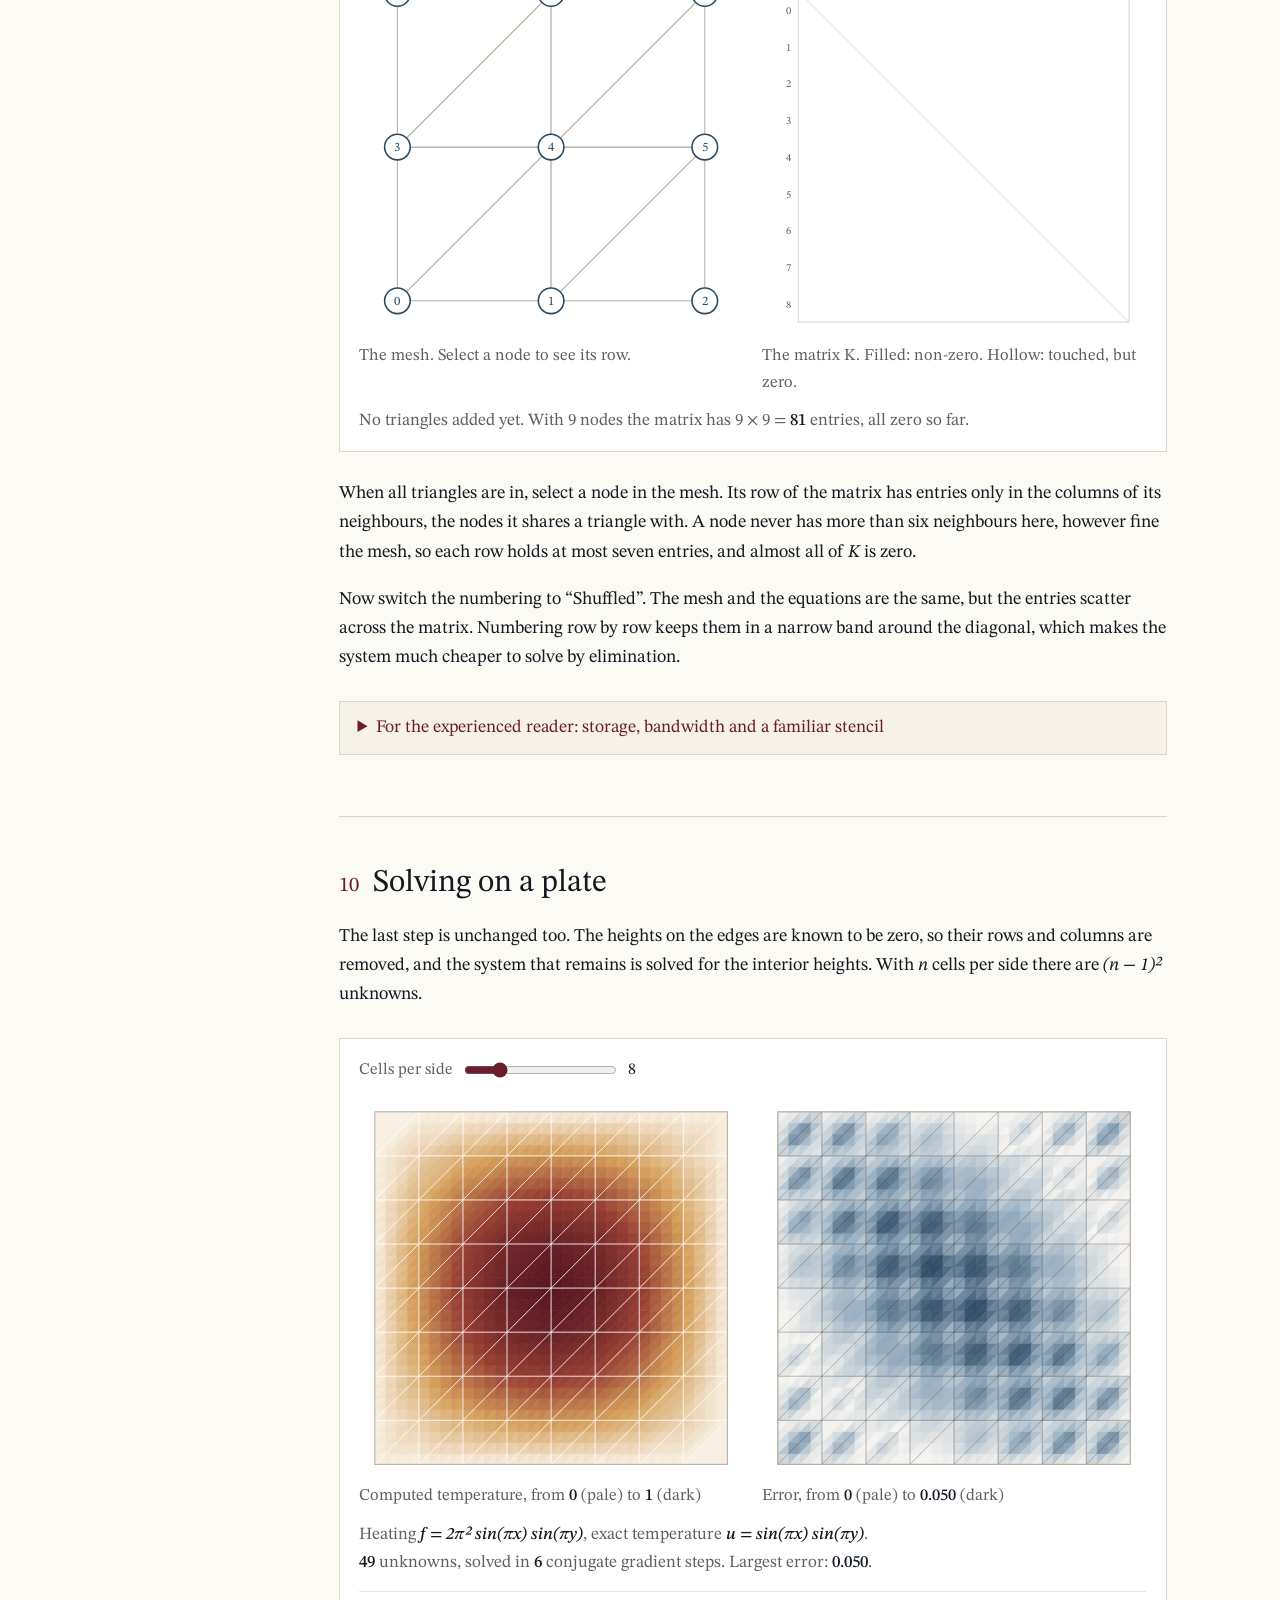
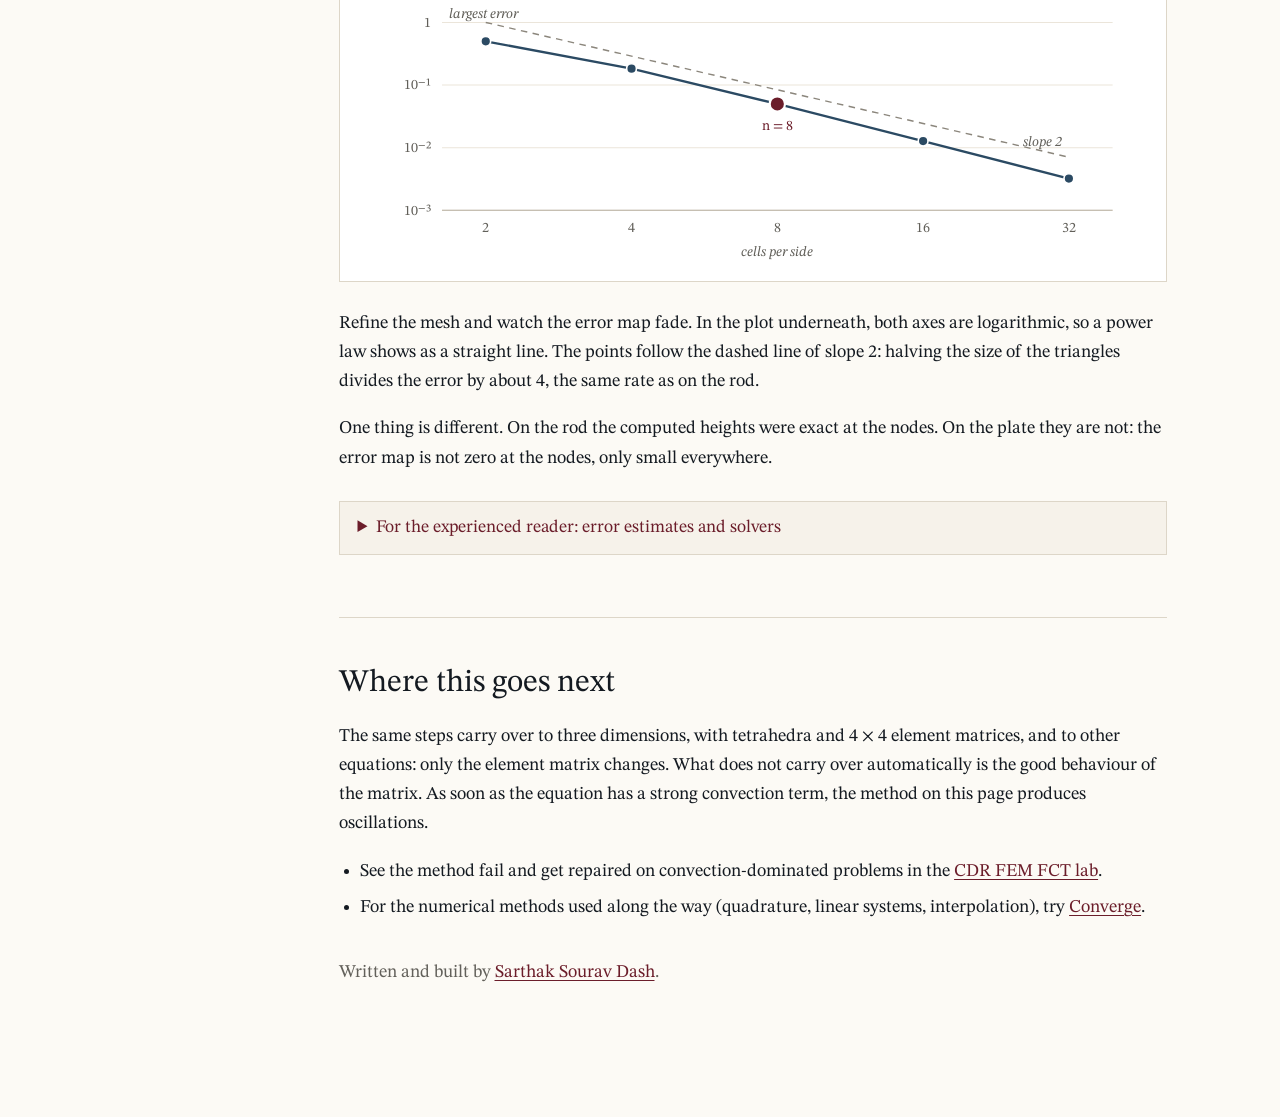
==== commit 18966fc0: "From PDE to matrix: add two-dimensional chapters" ====
--- a/fem/index.html
+++ b/fem/index.html
@@ -4,7 +4,7 @@
   <meta charset="utf-8">
   <meta name="viewport" content="width=device-width, initial-scale=1">
   <title>From PDE to matrix | An interactive introduction to finite elements</title>
-  <meta name="description" content="How the finite element method turns a differential equation into a linear system: weak form, hat functions, element matrices and assembly, with figures you can drag and step through.">
+  <meta name="description" content="How the finite element method turns a differential equation into a linear system: weak form, hat functions, element matrices, assembly and sparsity, in one and two dimensions, with figures you can drag and step through.">
   <meta name="author" content="Sarthak Sourav Dash">
   <meta name="theme-color" content="#fcfaf5">
   <link rel="icon" href="../assets/img/favicon.svg" type="image/svg+xml">
@@ -16,8 +16,9 @@
   <!-- ===================================================================
        FROM PDE TO MATRIX (fem/index.html)
        All the words are in this file, chapter by chapter.
-       The live figures are drawn by app.js into the <svg> and <div> tags
-       with id="..." below; the mathematics is computed in fem1d.js.
+       The live figures are drawn into the <svg> and <div> tags with
+       id="..." below: chapters 1-6 by app.js (mathematics in fem1d.js),
+       chapters 7-10 by app2d.js (mathematics in fem2d.js).
        To edit text: change the words here. Each chapter is one
        <section class="chapter">. "For the experienced reader" boxes are
        the <details class="deep"> blocks.
@@ -30,6 +31,7 @@
   <div class="shell" id="top">
     <!-- CHAPTER MENU (left on wide screens). One <li> per chapter; href matches the chapter's id. -->
     <nav class="toc" aria-label="Chapters">
+      <p class="part">One dimension</p>
       <ol>
         <li><a href="#problem">The problem</a></li>
         <li><a href="#weak">The weak form</a></li>
@@ -38,6 +40,13 @@
         <li><a href="#assembly">Assembly</a></li>
         <li><a href="#solve">Boundary conditions and solving</a></li>
       </ol>
+      <p class="part">Two dimensions</p>
+      <ol start="7" class="two">
+        <li><a href="#pyramids">Triangles and pyramids</a></li>
+        <li><a href="#triangle">One triangle</a></li>
+        <li><a href="#sparsity">Assembly and sparsity</a></li>
+        <li><a href="#plate">Solving on a plate</a></li>
+      </ol>
     </nav>
 
     <main>
@@ -45,7 +54,7 @@
       <section class="intro">
         <h1>From PDE to matrix</h1>
         <p class="lead">How the finite element method turns a differential equation into a linear system a computer can solve, one idea at a time.</p>
-        <p>Every figure on this page is live. Drag the handles, move the sliders and step through the assembly. Each chapter ends with a box for readers who already know the theory and want the precise statements.</p>
+        <p>Every figure on this page is live. Drag the handles, move the sliders and step through the assembly. Chapters 1 to 6 work on a rod, where every number fits on the screen. Chapters 7 to 10 repeat the same steps on a square plate. Each chapter ends with a box for readers who already know the theory and want the precise statements.</p>
       </section>
 
       <!-- ================= CHAPTER 1 ================= -->
@@ -239,10 +248,142 @@
         </details>
       </section>
 
+      <!-- ===================================================================
+           PART II — TWO DIMENSIONS (chapters 7 to 10)
+           Figures drawn by app2d.js, mathematics in fem2d.js.
+           =================================================================== -->
+      <section class="parthead" id="part2">
+        <h2>Two dimensions</h2>
+        <p>Replace the rod by a thin square plate, heated across its surface, with all four edges held in ice. The temperature <span class="math">u(x, y)</span> now satisfies</p>
+        <p class="eq">−(u<sub>xx</sub> + u<sub>yy</sub>) = f &nbsp;inside the square, &nbsp;&nbsp; u = 0 on its edges.</p>
+        <p>The left side is written <span class="math">−Δu</span>; this is the Poisson equation. Multiplying by a test function and integrating by parts works exactly as before, and gives the weak form</p>
+        <p class="eq">∬ ∇u · ∇v dx dy = ∬ f v dx dy &nbsp;&nbsp; for every v that vanishes on the edges.</p>
+        <p>The derivative <span class="math">u′</span> has become the gradient <span class="math">∇u</span>, the direction and steepness of the slope. Nothing else has changed, and the next four chapters follow the same path as the first six. The heating pattern you chose in chapter 1 carries over as its plate version.</p>
+      </section>
+
+      <!-- ================= CHAPTER 7 ================= -->
+      <section class="chapter" id="pyramids">
+        <h2><span class="n">7</span>Triangles and pyramids</h2>
+        <p>On the rod we cut an interval into shorter intervals. On the plate we cut the square into triangles. The corners of the triangles are the nodes, and we allow only functions that are flat on each triangle: a surface made of triangular facets, like a folded sheet of paper. Such a surface is fixed by its heights at the nodes.</p>
+        <p>The hat function of a node is now a pyramid: height 1 at that node, height 0 at every other node, flat on each triangle. It is non-zero only on the triangles that touch its node. As before, every faceted surface is a sum of pyramids, each scaled by the height at its node.</p>
+
+        <div class="lab">
+          <div class="controls">
+            <div class="seg" id="pyrSeg" role="group" aria-label="What to show"></div>
+            <label class="slider">Cells per side <input type="range" id="pyrN" min="2" max="6" step="1"><output id="pyrNOut"></output></label>
+          </div>
+          <svg id="figPyramid" role="img" aria-label="The triangulated square seen from the side, with either one pyramid-shaped hat function or the full faceted surface raised above it."></svg>
+          <p class="readout" id="outPyramid"></p>
+        </div>
+
+        <p>Select any node to see its pyramid. A node in the middle is shared by six triangles, so its pyramid has six faces. Then switch to “All pyramids added” to see the surface you get by scaling each pyramid to the exact temperature at its node. Use more cells and the facets follow the true shape more closely.</p>
+
+        <details class="deep">
+          <summary>For the experienced reader: the P1 space on a triangulation</summary>
+          <p>On a conforming triangulation the pyramids are the nodal basis of the continuous piecewise linear space; restricted to a triangle, <span class="math">φ<sub>i</sub></span> is the barycentric coordinate <span class="math">λ<sub>i</sub></span>. The interior nodes give <span class="math">V<sub>h</sub> ⊂ H¹₀(Ω)</span>. Interpolation estimates of the form <span class="math">‖u − I<sub>h</sub>u‖ + h ‖∇(u − I<sub>h</sub>u)‖ ≤ C h² |u|<sub>H²</sub></span> hold with a constant that depends on the shape of the triangles through the smallest angle (or, more sharply, the largest), which is why mesh quality matters in two dimensions and had no counterpart on the rod.</p>
+        </details>
+      </section>
+
+      <!-- ================= CHAPTER 8 ================= -->
+      <section class="chapter" id="triangle">
+        <h2><span class="n">8</span>One triangle</h2>
+        <p>The system is again <span class="math">K U = F</span>, now with <span class="math">K<sub>ij</sub> = ∬ ∇φ<sub>i</sub> · ∇φ<sub>j</sub></span>, and again the integrals split into one small calculation per element. On a single triangle three pyramids are non-zero, one for each corner, so the element matrix is 3 × 3.</p>
+        <p>Each of the three is a tilted flat plane on the triangle, rising from 0 along the opposite side to 1 at its own corner. So its gradient is constant: it points straight from the opposite side towards the corner, and its length is 1 divided by the height of the triangle above that side. Each entry of the matrix is then simply</p>
+        <p class="eq">K<sub>ij</sub> = area × ∇φ<sub>i</sub> · ∇φ<sub>j</sub> .</p>
+
+        <div class="lab">
+          <div class="controls">
+            <span>Shape</span>
+            <button type="button" class="btn" id="triRight">Right-angled</button>
+            <button type="button" class="btn" id="triEqui">Equilateral</button>
+            <button type="button" class="btn" id="triObtuse">Obtuse</button>
+          </div>
+          <div class="split">
+            <svg id="figTriangle" class="draggable" role="img" aria-label="A triangle with draggable corners, its three angles, and the gradients of the selected hat functions drawn as arrows."></svg>
+            <div>
+              <p class="cap">Element matrix. Select an entry.</p>
+              <div class="mat mat3" id="matTri" role="group" aria-label="Element stiffness matrix of the triangle"></div>
+              <p class="explain" id="outTriangle"></p>
+            </div>
+          </div>
+          <p class="readout" id="outTriShape"></p>
+        </div>
+
+        <p>Drag the corners. An off-diagonal entry depends only on the angle opposite the side joining its two corners: it is negative while that angle is below 90°, exactly zero at 90°, and <em>positive</em> once the angle is obtuse. Scaling the whole triangle up or down changes nothing, because the area grows exactly as fast as the gradients shrink.</p>
+
+        <details class="deep">
+          <summary>For the experienced reader: the cotangent formula and the maximum principle</summary>
+          <p>With the affine map <span class="math">x = B x̂ + b</span> from the reference triangle, <span class="math">∇φ<sub>i</sub> = B⁻ᵀ ∇̂φ̂<sub>i</sub></span> and <span class="math">K<sub>e</sub> = |T| G Gᵀ</span>, where the rows of <span class="math">G</span> are the gradients. Elementary geometry gives <span class="math">K<sub>ij</sub> = −½ cot θ<sub>k</sub></span> for <span class="math">i ≠ j</span>, with <span class="math">θ<sub>k</sub></span> the angle opposite the edge, and <span class="math">K<sub>ii</sub> = ½ (cot θ<sub>j</sub> + cot θ<sub>k</sub>)</span>. The matrix is invariant under scaling, a feature of two dimensions.</p>
+          <p>After assembly an interior edge receives <span class="math">−½ (cot α + cot β)</span> from its two triangles, which is non-positive exactly when <span class="math">α + β ≤ π</span>, the Delaunay condition. Then <span class="math">K</span> is an M-matrix and the discrete maximum principle holds; on meshes with obtuse pairs it can fail even for the Laplacian. For convection-dominated problems no mesh condition rescues the Galerkin matrix, and the sign structure has to be enforced algebraically, which is what algebraic flux correction does.</p>
+        </details>
+      </section>
+
+      <!-- ================= CHAPTER 9 ================= -->
+      <section class="chapter" id="sparsity">
+        <h2><span class="n">9</span>Assembly and sparsity</h2>
+        <p>Assembly is the same loop as on the rod. Visit each triangle, compute its 3 × 3 matrix, and add the nine numbers into <span class="math">K</span> at the rows and columns of its three corners. The picture on the right shows which entries of <span class="math">K</span> have been touched; there are too many to print as numbers.</p>
+
+        <div class="lab">
+          <div class="controls">
+            <label class="slider">Cells per side <input type="range" id="spN" min="2" max="4" step="1"><output id="spNOut"></output></label>
+            <span>Numbering</span>
+            <div class="seg" id="spSeg" role="group" aria-label="Node numbering"></div>
+          </div>
+          <div class="controls steps">
+            <button type="button" class="btn" id="spBack">Back</button>
+            <button type="button" class="btn solid" id="spNext">Add next triangle</button>
+            <button type="button" class="btn" id="spPlay">Play</button>
+            <button type="button" class="btn" id="spAll">Add all</button>
+            <button type="button" class="btn" id="spReset">Start over</button>
+          </div>
+          <div class="pair">
+            <figure><svg id="figSpMesh" role="img" aria-label="The mesh with numbered nodes; the triangle being added is highlighted."></svg><figcaption>The mesh. Select a node to see its row.</figcaption></figure>
+            <figure><svg id="figSpMatrix" role="img" aria-label="The pattern of the global matrix: one small square for every entry that has been touched."></svg><figcaption>The matrix K. Filled: non-zero. Hollow: touched, but zero.</figcaption></figure>
+          </div>
+          <p class="readout" id="outSparsity" aria-live="polite"></p>
+        </div>
+
+        <p>When all triangles are in, select a node in the mesh. Its row of the matrix has entries only in the columns of its neighbours, the nodes it shares a triangle with. A node never has more than six neighbours here, however fine the mesh, so each row holds at most seven entries, and almost all of <span class="math">K</span> is zero.</p>
+        <p>Now switch the numbering to “Shuffled”. The mesh and the equations are the same, but the entries scatter across the matrix. Numbering row by row keeps them in a narrow band around the diagonal, which makes the system much cheaper to solve by elimination.</p>
+
+        <details class="deep">
+          <summary>For the experienced reader: storage, bandwidth and a familiar stencil</summary>
+          <p>Only the non-zeros are stored, usually in compressed sparse row format; for P1 elements on triangles there are about <span class="math">7N</span> of them, since an interior vertex has six neighbours on average. A banded Cholesky factorisation costs <span class="math">O(N b²)</span> for bandwidth <span class="math">b</span>, so numbering matters: reverse Cuthill–McKee reduces the bandwidth, and nested dissection brings the cost for a two-dimensional mesh down to <span class="math">O(N<sup>3/2</sup>)</span>.</p>
+          <p>The hollow squares are couplings across the diagonal of a cell. The angle opposite that edge is 90° in both triangles, so by the cotangent formula the contributions vanish. What remains in an interior row is 4 on the diagonal and −1 for the four axis neighbours: on this mesh the finite element matrix is exactly the five-point finite difference Laplacian, multiplied by <span class="math">h²</span>.</p>
+        </details>
+      </section>
+
+      <!-- ================= CHAPTER 10 ================= -->
+      <section class="chapter" id="plate">
+        <h2><span class="n">10</span>Solving on a plate</h2>
+        <p>The last step is unchanged too. The heights on the edges are known to be zero, so their rows and columns are removed, and the system that remains is solved for the interior heights. With <span class="math">n</span> cells per side there are <span class="math">(n − 1)²</span> unknowns.</p>
+
+        <div class="lab">
+          <div class="controls">
+            <label class="slider">Cells per side <input type="range" id="plN" min="2" max="32" step="1"><output id="plNOut"></output></label>
+          </div>
+          <div class="pair">
+            <figure><svg id="figPlateU" role="img" aria-label="Colour map of the computed temperature on the plate."></svg><figcaption id="capPlateU"></figcaption></figure>
+            <figure><svg id="figPlateE" role="img" aria-label="Colour map of the error, the difference between the exact and the computed temperature."></svg><figcaption id="capPlateE"></figcaption></figure>
+          </div>
+          <p class="readout" id="outPlate" aria-live="polite"></p>
+          <svg id="figConv" role="img" aria-label="Largest error against the number of cells per side, on logarithmic axes. The points fall on a line of slope minus two."></svg>
+        </div>
+
+        <p>Refine the mesh and watch the error map fade. In the plot underneath, both axes are logarithmic, so a power law shows as a straight line. The points follow the dashed line of slope 2: halving the size of the triangles divides the error by about 4, the same rate as on the rod.</p>
+        <p>One thing is different. On the rod the computed heights were exact at the nodes. On the plate they are not: the error map is not zero at the nodes, only small everywhere.</p>
+
+        <details class="deep">
+          <summary>For the experienced reader: error estimates and solvers</summary>
+          <p>Céa’s lemma gives <span class="math">‖∇(u − u<sub>h</sub>)‖ ≤ C h |u|<sub>H²</sub></span>, and the Aubin–Nitsche argument gives <span class="math">‖u − u<sub>h</sub>‖ ≤ C h² |u|<sub>H²</sub></span> when the domain is convex, so that the dual problem is <span class="math">H²</span>-regular. In the maximum norm, plotted here, the rate is <span class="math">h² |log h|</span>. Nodal exactness is lost because the Green’s function has a logarithmic singularity and is no longer in <span class="math">V<sub>h</sub></span>.</p>
+          <p>The system here is solved by the conjugate gradient method. The condition number of <span class="math">K</span> grows like <span class="math">h⁻²</span> in any dimension, so the number of iterations grows like <span class="math">h⁻¹</span>; the count is shown under the figure. Multigrid methods remove this growth and solve the system in work proportional to the number of unknowns.</p>
+        </details>
+      </section>
+
       <!-- WHAT COMES NEXT -->
       <section class="chapter next" id="next">
         <h2>Where this goes next</h2>
-        <p>The same six steps carry over unchanged to two and three dimensions: intervals become triangles or tetrahedra, hats become pyramids, and the element matrix becomes 3 × 3 or 4 × 4. Chapters on triangles, sparsity patterns and convergence in two dimensions are planned.</p>
+        <p>The same steps carry over to three dimensions, with tetrahedra and 4 × 4 element matrices, and to other equations: only the element matrix changes. What does not carry over automatically is the good behaviour of the matrix. As soon as the equation has a strong convection term, the method on this page produces oscillations.</p>
         <ul>
           <li>See the method fail and get repaired on convection-dominated problems in the <a href="https://sarthakmath.github.io/CDR_visualizer/">CDR FEM FCT lab</a>.</li>
           <li>For the numerical methods used along the way (quadrature, linear systems, interpolation), try <a href="../converge/">Converge</a>.</li>
@@ -253,6 +394,8 @@
   </div>
 
   <script src="fem1d.js"></script>
+  <script src="fem2d.js"></script>
   <script src="app.js"></script>
+  <script src="app2d.js"></script>
 </body>
 </html>
--- a/fem/style.css
+++ b/fem/style.css
@@ -36,7 +36,9 @@
 .home:hover { color: var(--accent); }
 .shell { max-width: 68rem; margin: 0 auto; padding: 0 1.75rem; display: grid; grid-template-columns: 12.5rem minmax(0, 1fr); column-gap: 3rem; }
 .toc { position: sticky; top: 4.2rem; align-self: start; padding-top: 3.6rem; font-size: 0.93rem; }
-.toc ol { margin: 0; padding: 0; list-style: none; counter-reset: ch; }
+.toc ol { margin: 0 0 1rem; padding: 0; list-style: none; counter-reset: ch; }
+.toc ol.two { counter-reset: ch 6; }
+.toc .part { margin: 0 0 0.3rem; font-style: italic; color: var(--text); font-size: 0.9rem; }
 .toc li { counter-increment: ch; }
 .toc a { display: grid; grid-template-columns: 1.4rem 1fr; padding: 0.32rem 0; color: var(--text-soft); text-decoration: none; line-height: 1.35; }
 .toc a::before { content: counter(ch); font-feature-settings: 'lnum' 1; }
@@ -56,6 +58,8 @@
 .math { white-space: nowrap; }
 .eq { font-size: 1.16rem; margin: 1.1rem 0 1.2rem; padding-left: 1.4rem; border-left: 2px solid var(--rule); overflow-x: auto; white-space: nowrap; }
 sub, sup { font-size: 0.72em; line-height: 0; }
+.parthead { border-top: 3px double var(--rule); margin-top: 3.4rem; padding-top: 2.6rem; }
+.parthead h2 { font-size: 2.2rem; }
 .next ul { padding-left: 1.2rem; }
 .next li { margin-bottom: 0.4rem; }
 .by { color: var(--text-soft); margin-top: 2rem; }
@@ -106,6 +110,11 @@
 .explain b { font-weight: 500; }
 .mat { display: inline-grid; grid-template-columns: repeat(2, 5.2rem); gap: 4px; padding: 4px 8px; border-left: 2px solid var(--text); border-right: 2px solid var(--text); border-radius: 4px; }
 .mat.vec { grid-template-columns: 5.2rem; }
+.mat.mat3 { grid-template-columns: repeat(3, 4.6rem); }
+.split { display: grid; grid-template-columns: minmax(0, 1.15fr) minmax(0, 1fr); gap: 0.6rem 1.6rem; align-items: start; }
+.split .explain { margin-top: 1rem; }
+svg .pick { cursor: pointer; }
+#figConv { margin-top: 0.8rem; border-top: 1px solid var(--rule-soft); padding-top: 0.6rem; }
 .mat button, .mat span { font: inherit; font-size: 0.98rem; font-feature-settings: 'lnum' 1, 'tnum' 1; text-align: center; padding: 0.35rem 0; background: none; border: 1px solid transparent; border-radius: 2px; color: var(--text); }
 .mat button { cursor: pointer; border-color: var(--rule-soft); }
 .mat button:hover { border-color: var(--accent); }
@@ -133,7 +142,7 @@
 @media (max-width: 900px) {
   .shell { grid-template-columns: 1fr; }
   .toc { position: static; padding-top: 1.6rem; }
-  .toc ol { display: flex; flex-wrap: wrap; gap: 0 1.4rem; }
+  .toc ol { display: flex; flex-wrap: wrap; gap: 0 1.4rem; margin-bottom: 0.6rem; }
   .toc a { grid-template-columns: 1.1rem auto; }
   .intro { padding-top: 1.8rem; }
 }
@@ -142,6 +151,8 @@
   .shell, .top { padding-left: 1.1rem; padding-right: 1.1rem; }
   .lab { padding: 0.8rem 0.7rem; margin-left: -0.3rem; margin-right: -0.3rem; }
   .pair { grid-template-columns: 1fr; }
+  .split { grid-template-columns: 1fr; }
+  .mat.mat3 { grid-template-columns: repeat(3, 4.2rem); }
   .slider input { width: 6.5rem; }
   .lab > svg text { font-size: 21px; }   /* figures shrink on phones, so their labels grow */
 }
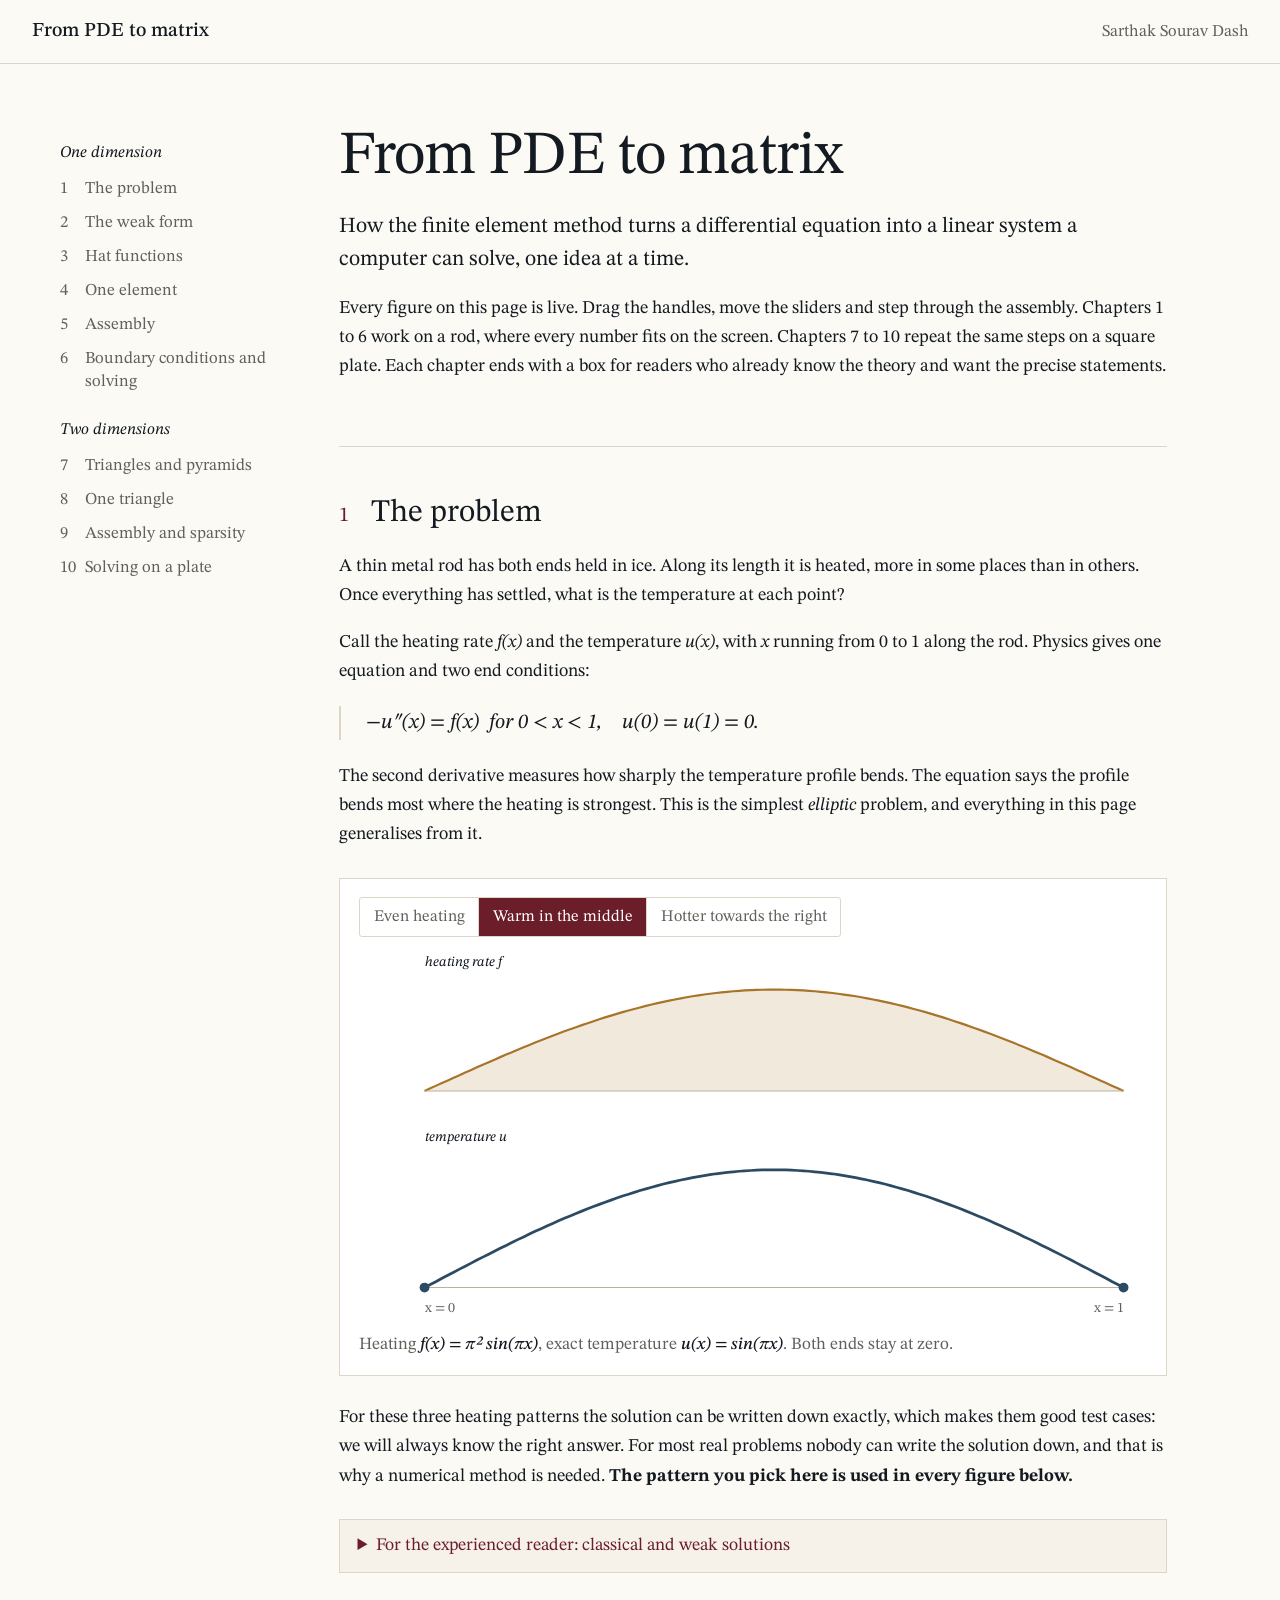
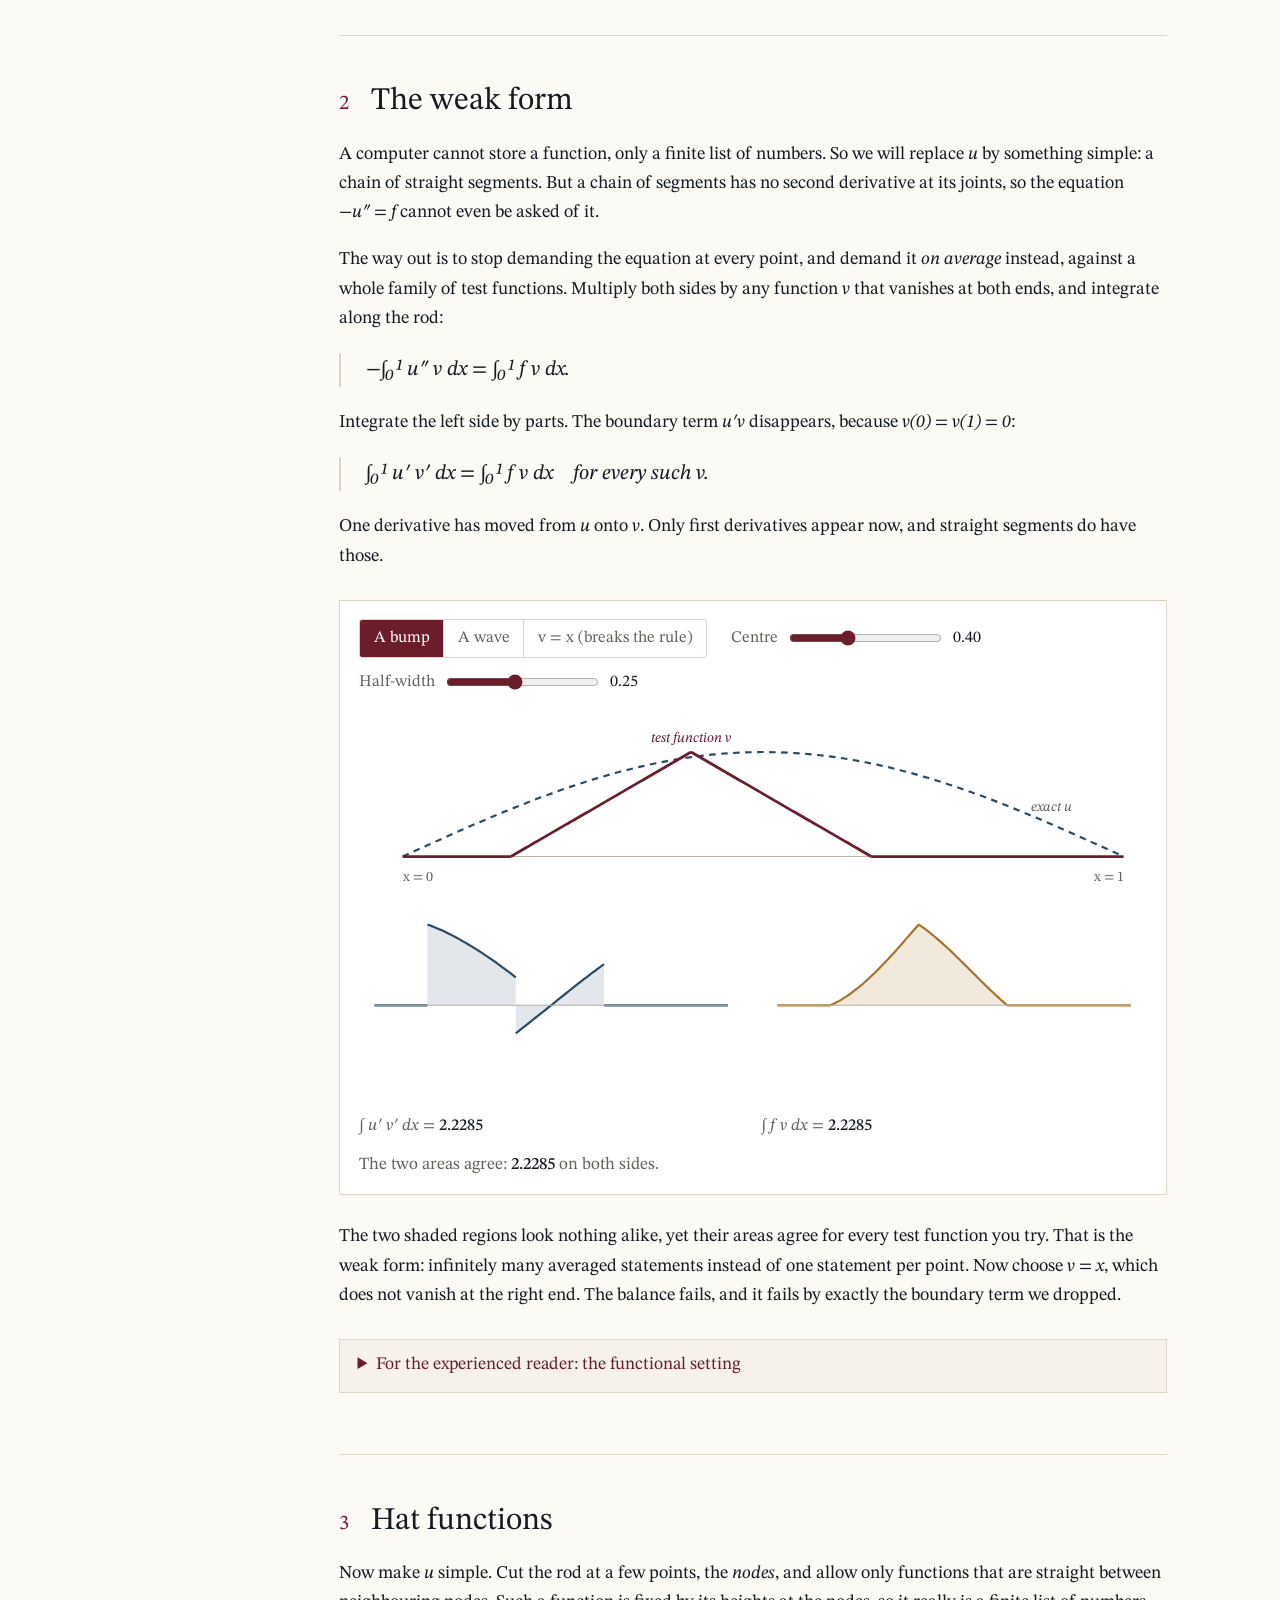
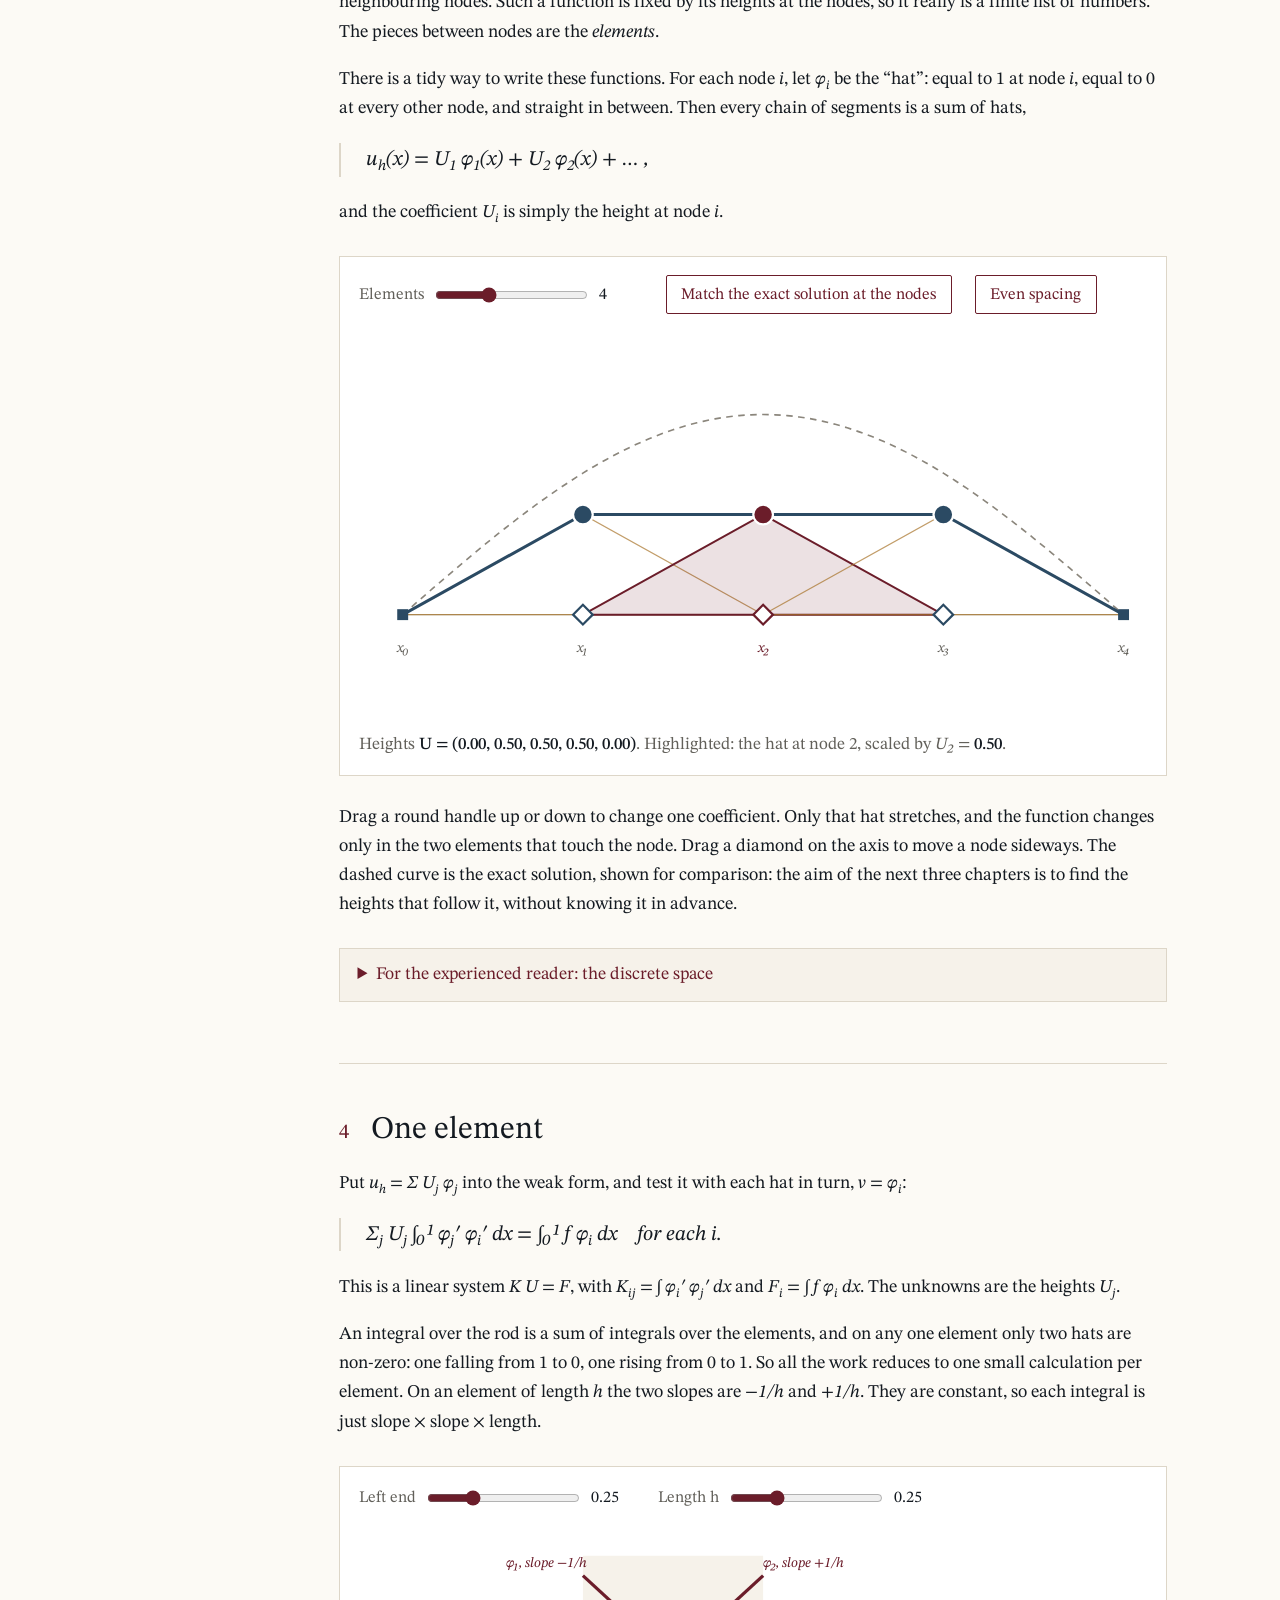
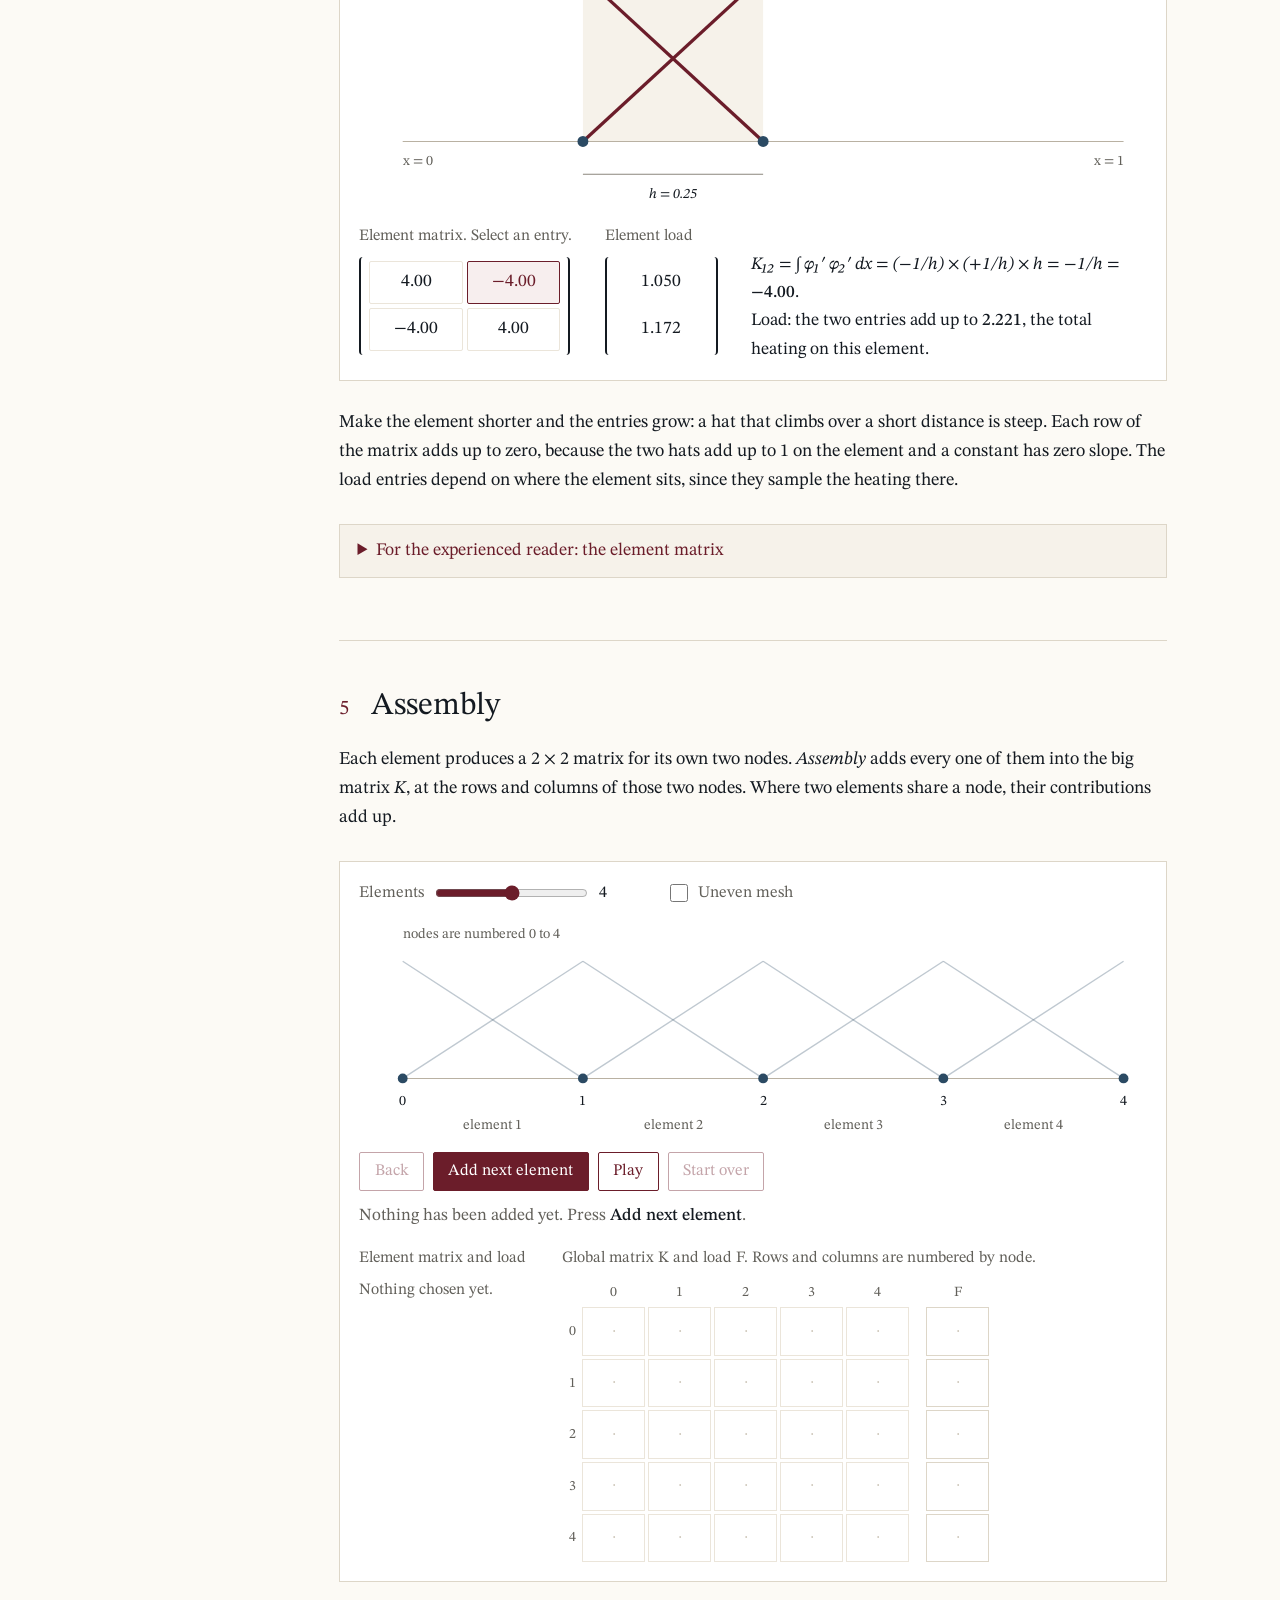
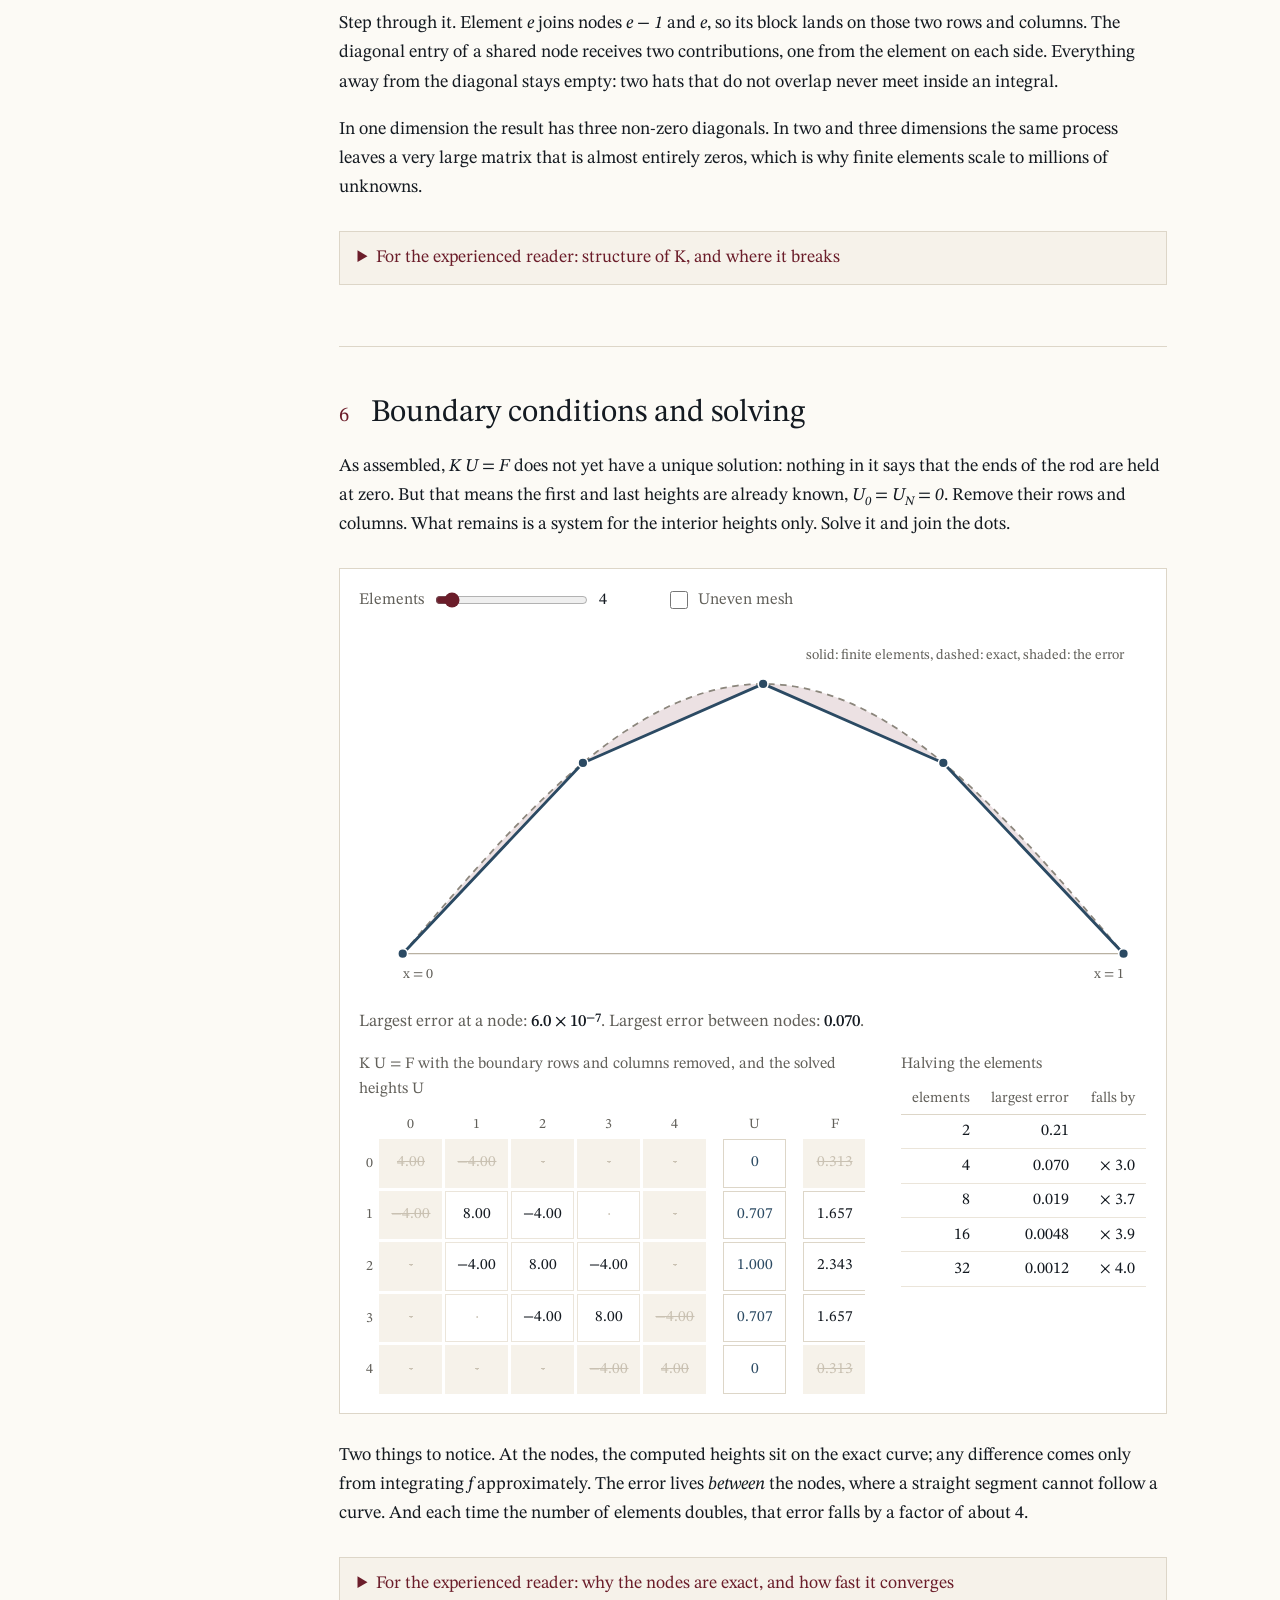
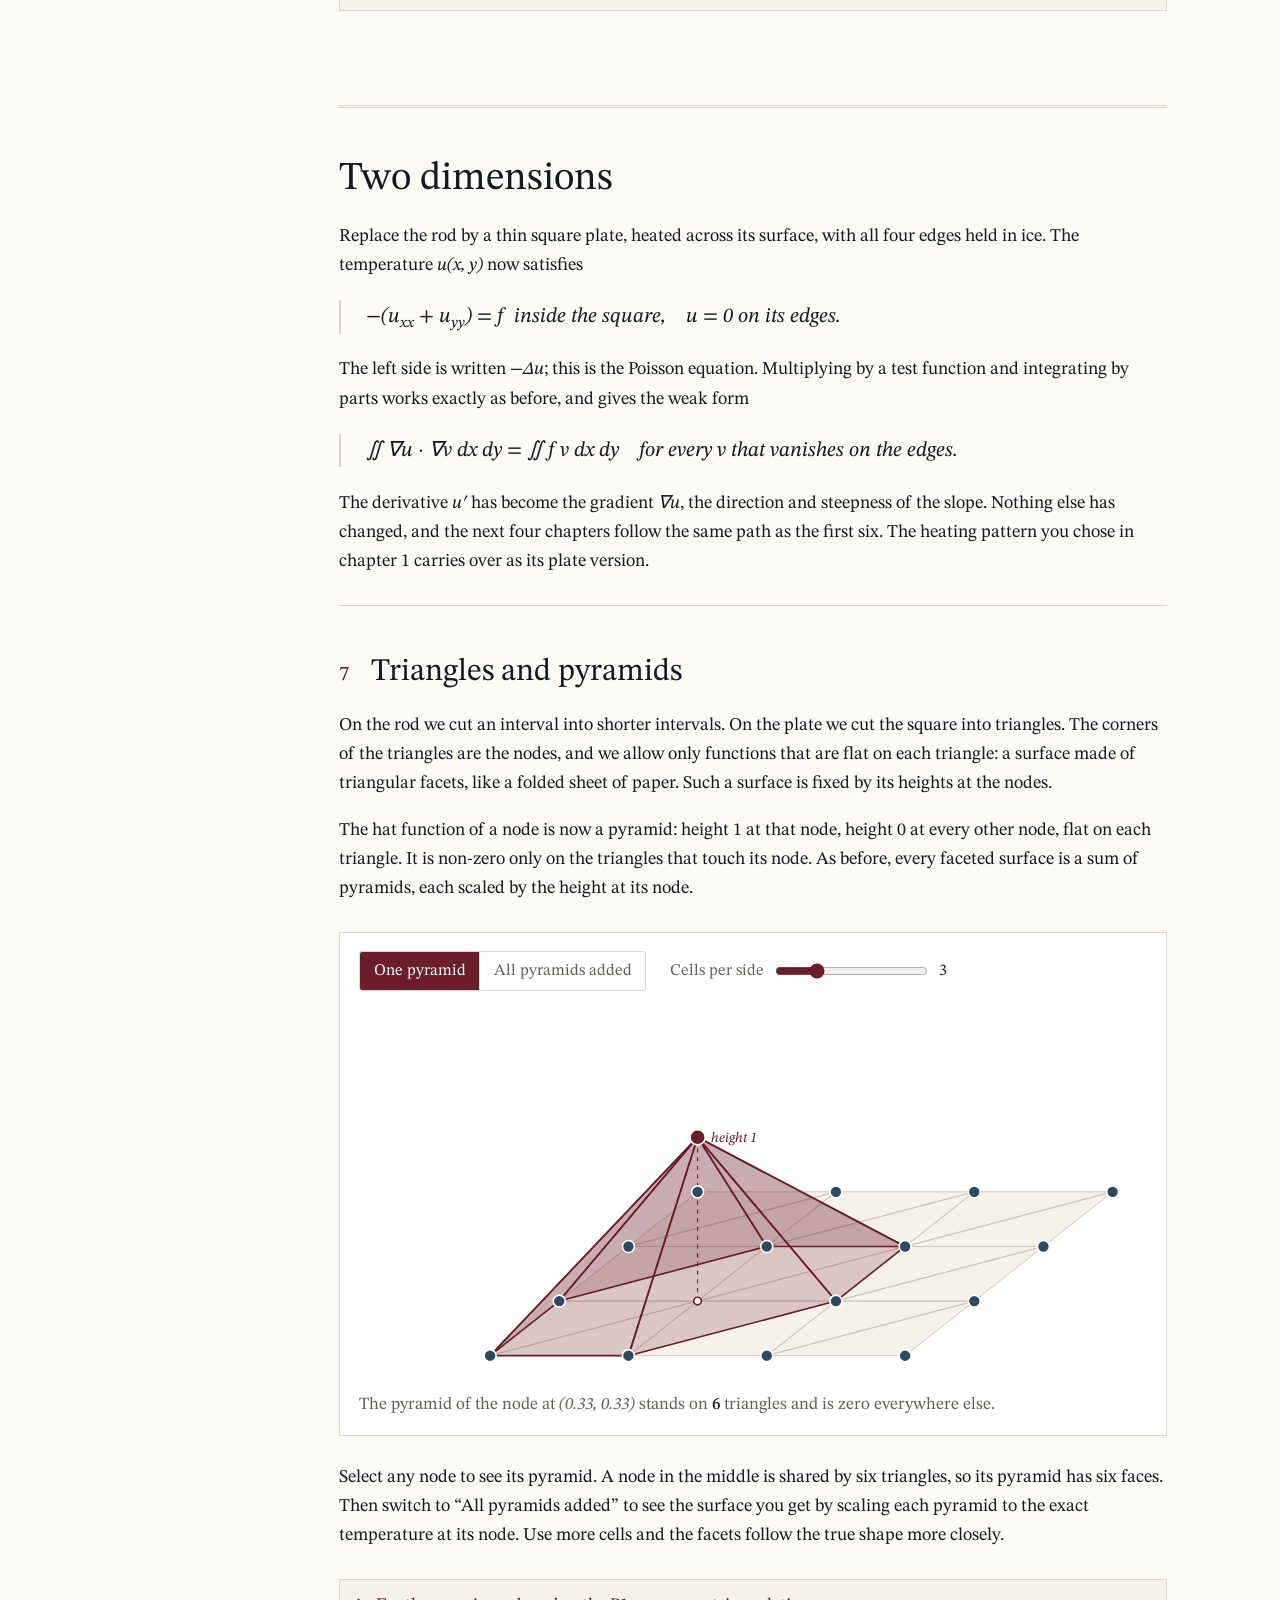
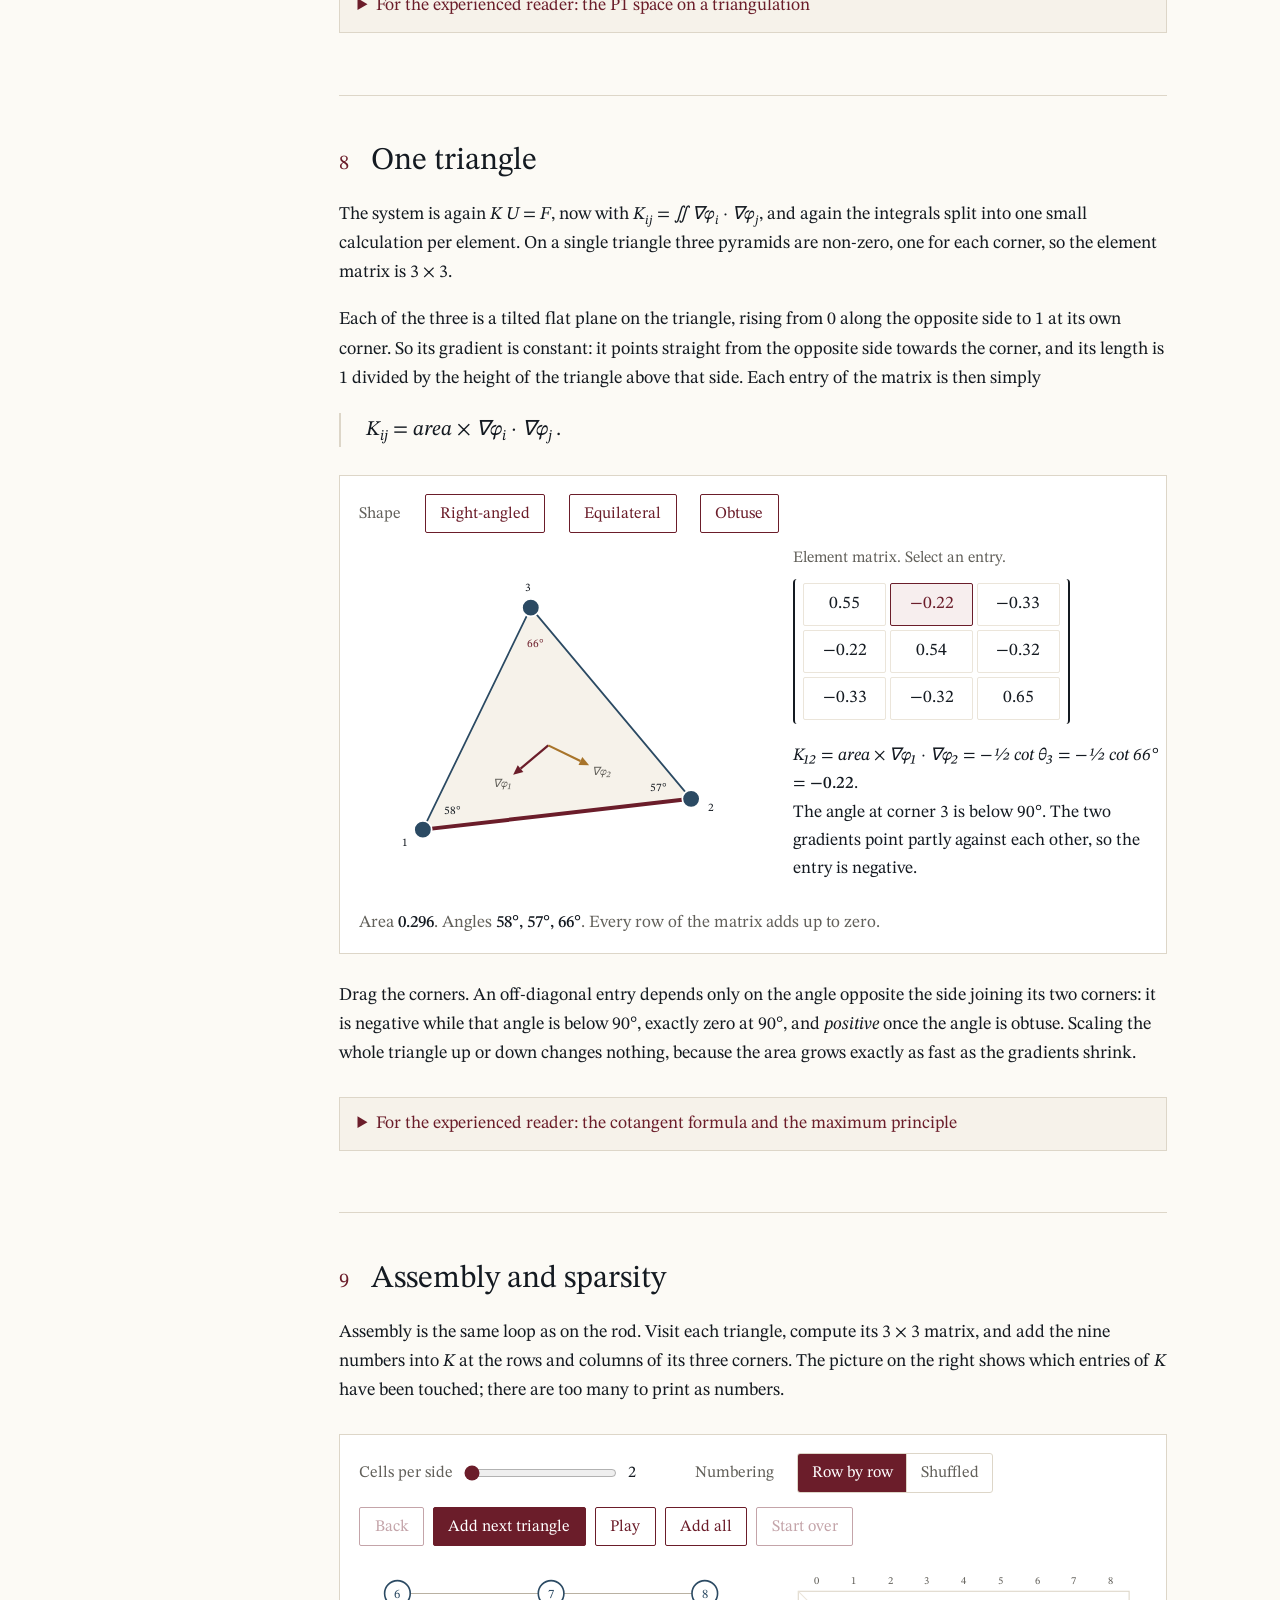
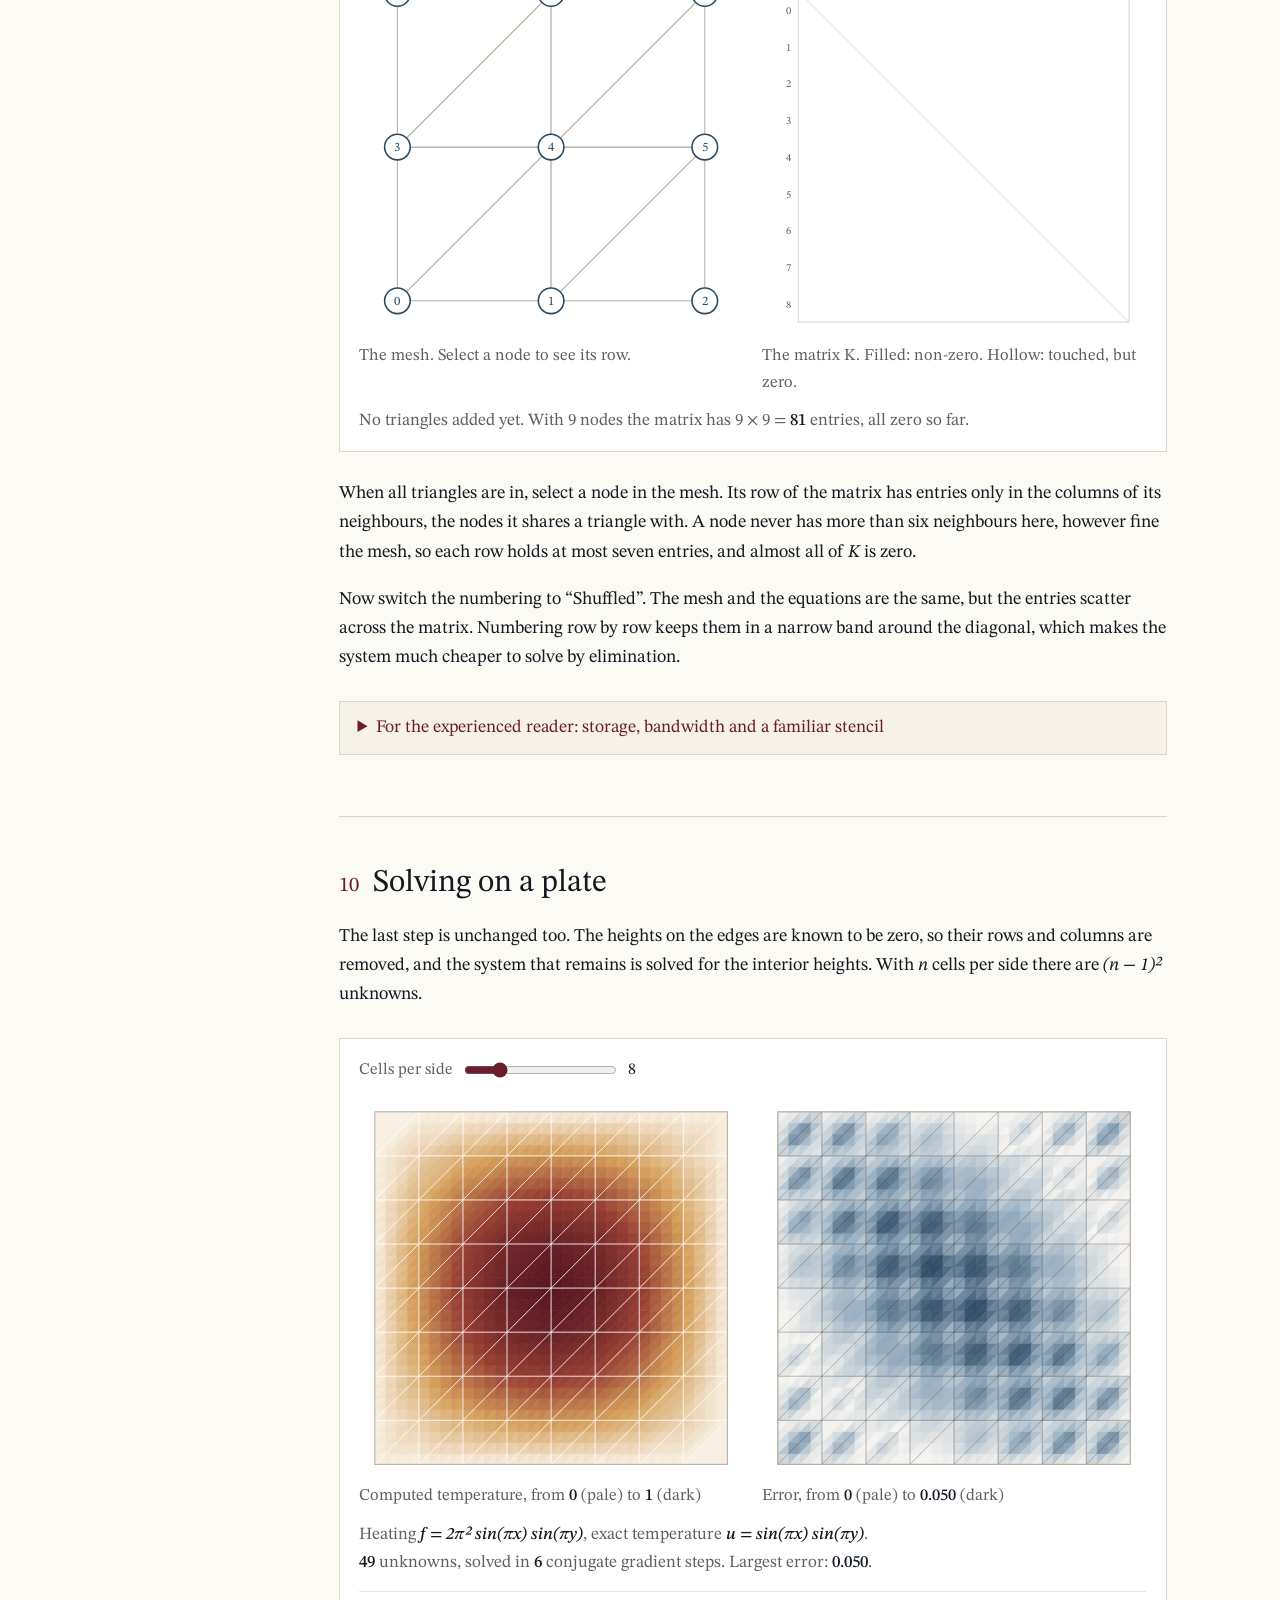
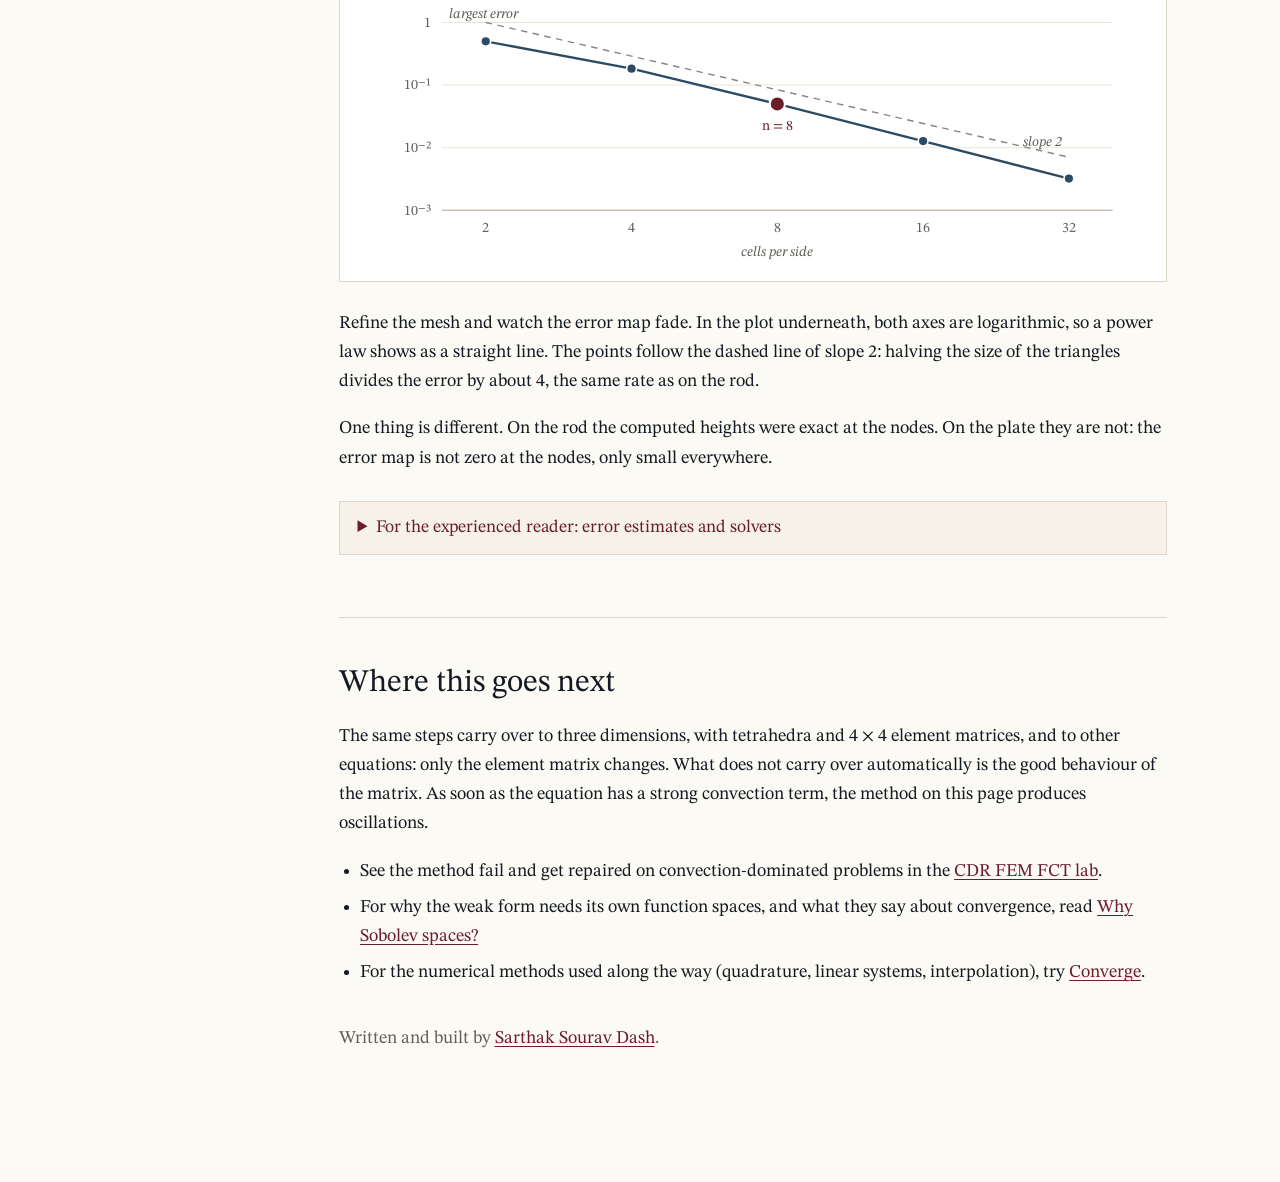
==== commit 37bf6fb3: "Add Why Sobolev spaces? Five interactive experiments on the function spaces behind the finite elemen" ====
--- a/fem/index.html
+++ b/fem/index.html
@@ -386,6 +386,7 @@
         <p>The same steps carry over to three dimensions, with tetrahedra and 4 × 4 element matrices, and to other equations: only the element matrix changes. What does not carry over automatically is the good behaviour of the matrix. As soon as the equation has a strong convection term, the method on this page produces oscillations.</p>
         <ul>
           <li>See the method fail and get repaired on convection-dominated problems in the <a href="https://sarthakmath.github.io/CDR_visualizer/">CDR FEM FCT lab</a>.</li>
+          <li>For why the weak form needs its own function spaces, and what they say about convergence, read <a href="../sobolev/">Why Sobolev spaces?</a></li>
           <li>For the numerical methods used along the way (quadrature, linear systems, interpolation), try <a href="../converge/">Converge</a>.</li>
         </ul>
         <p class="by">Written and built by <a href="../">Sarthak Sourav Dash</a>.</p>
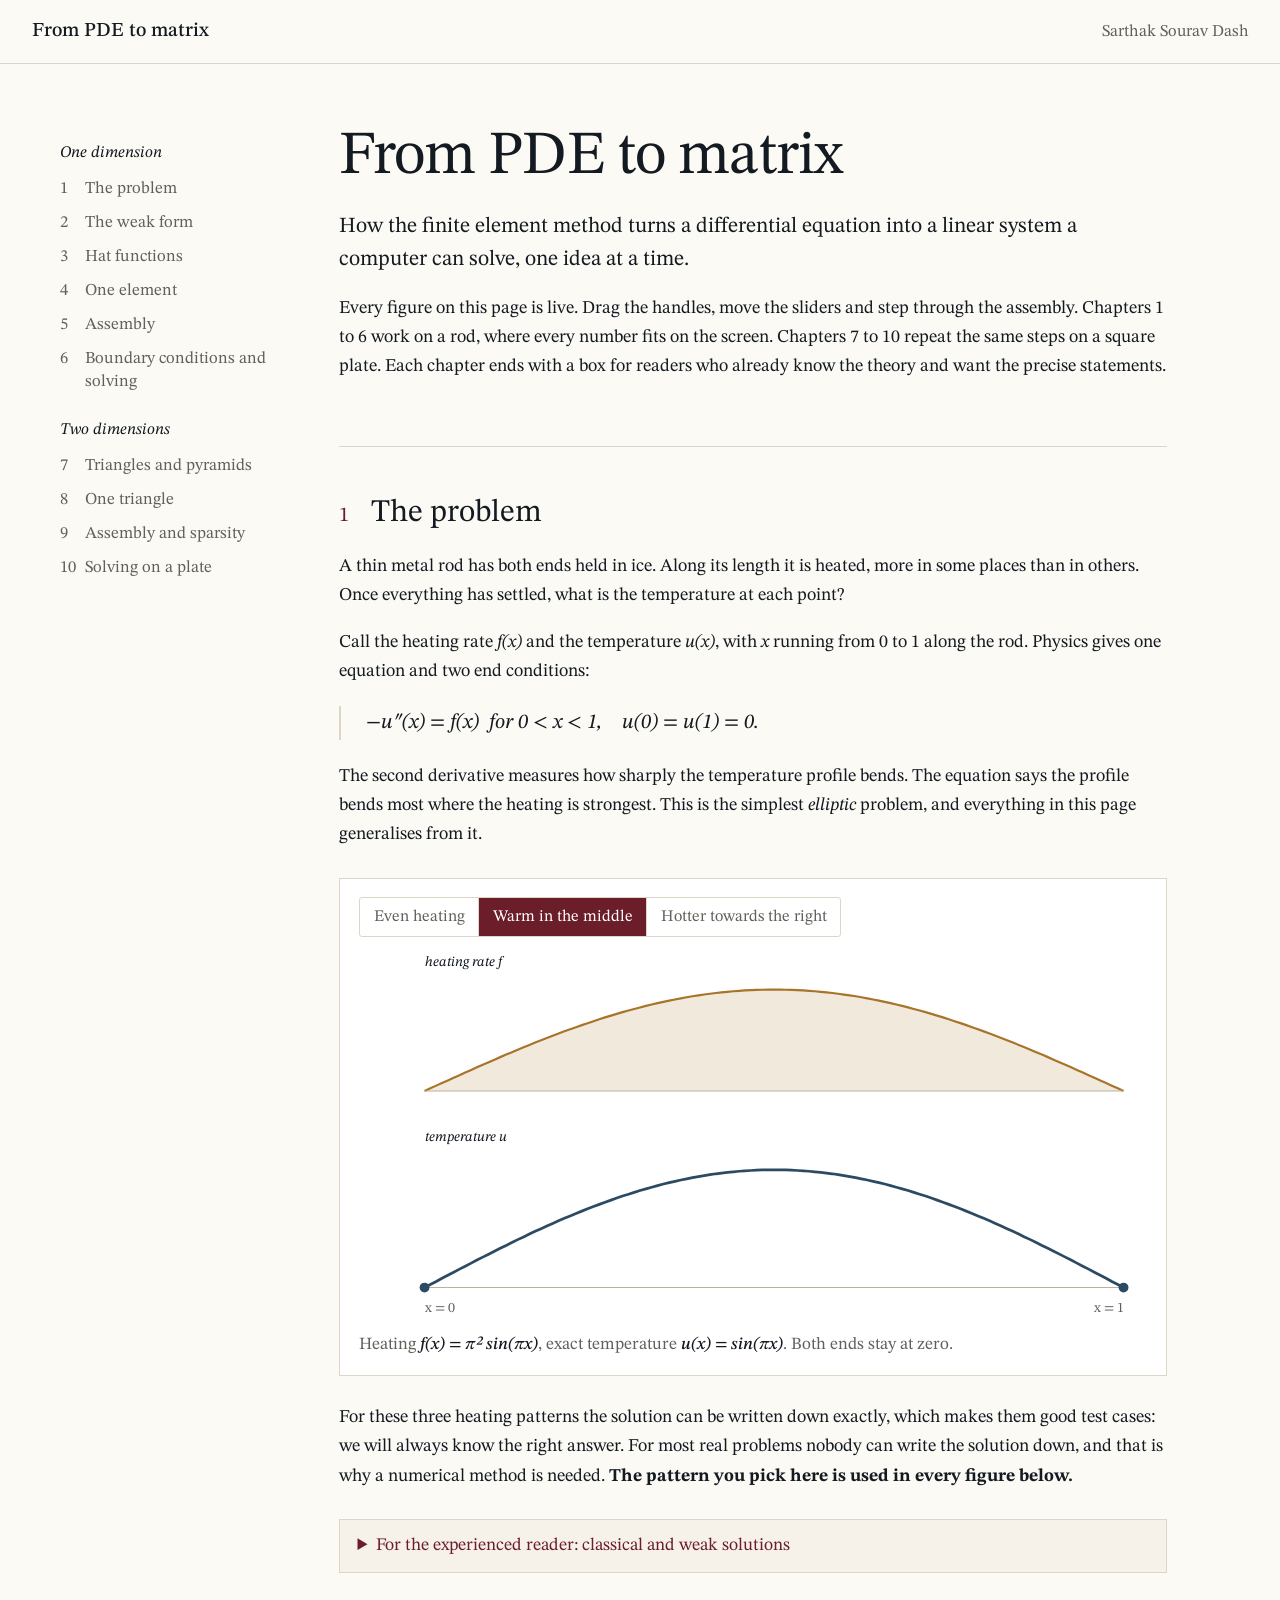
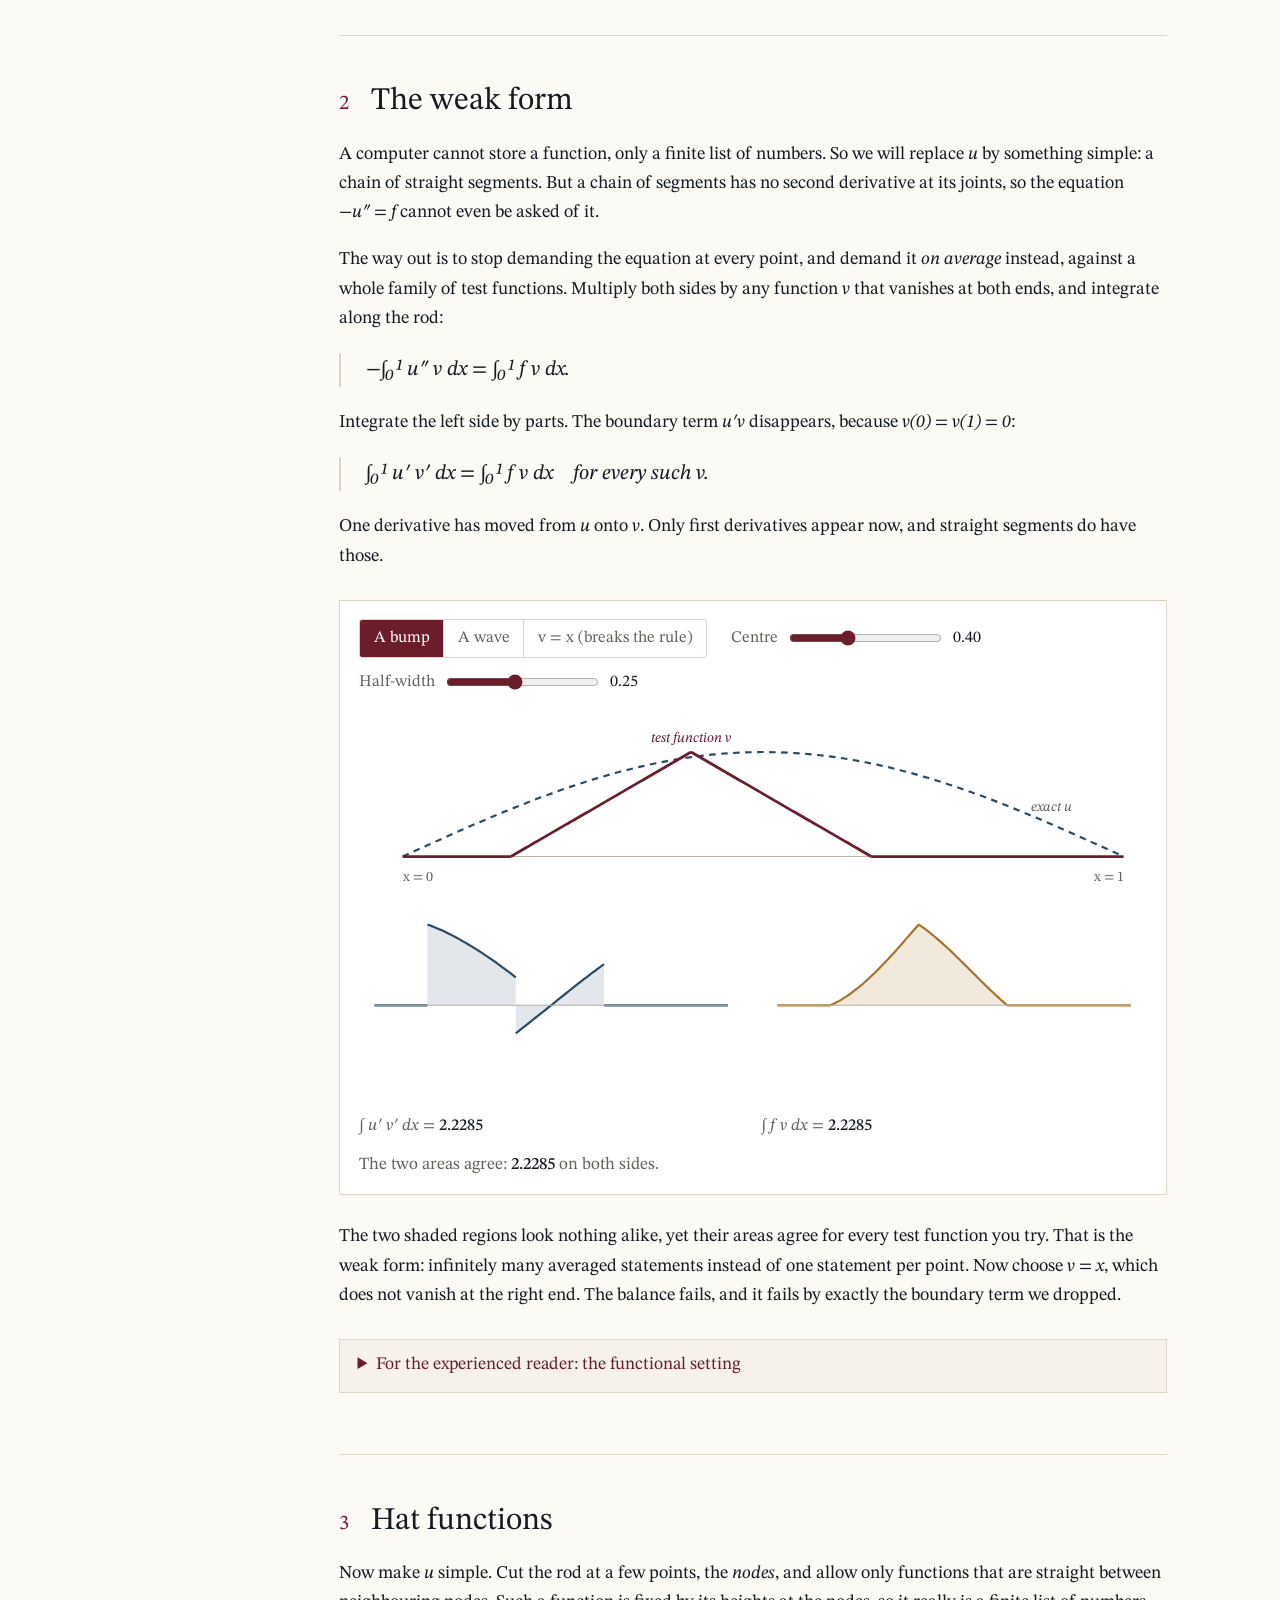
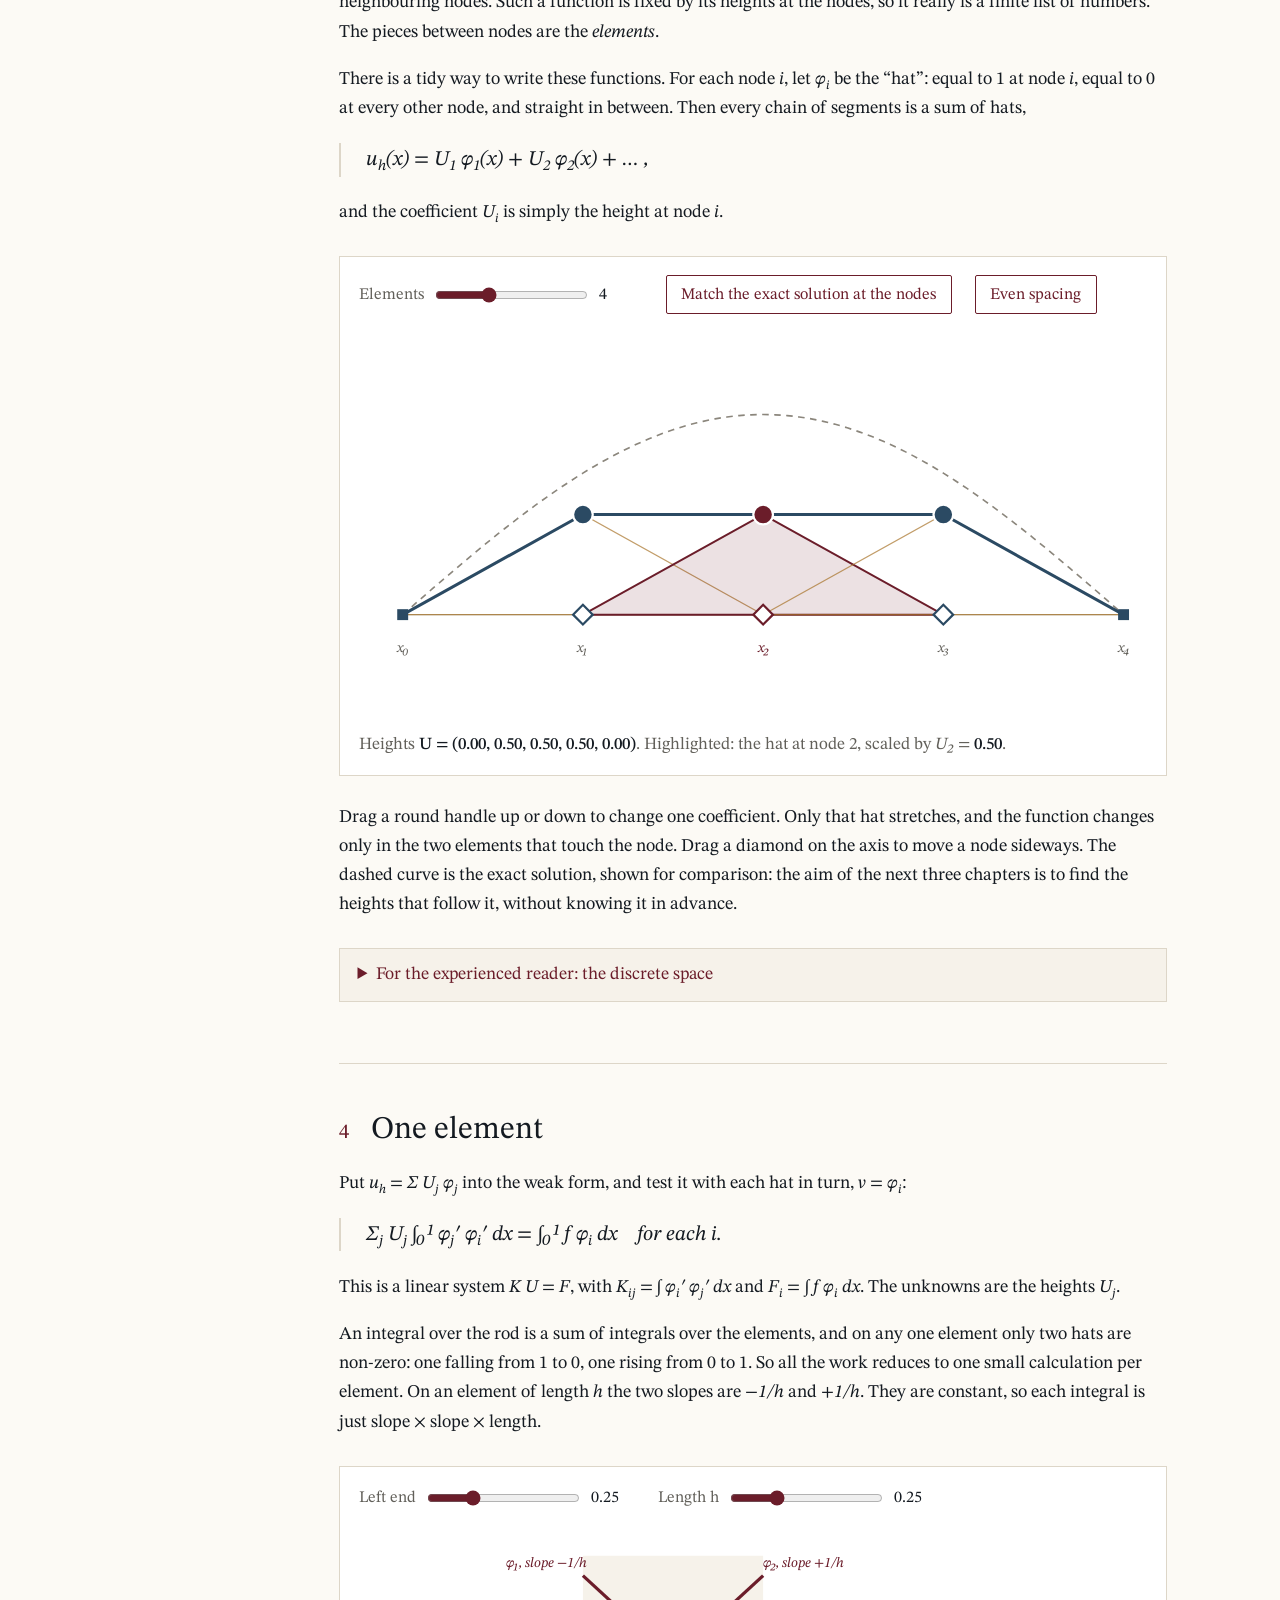
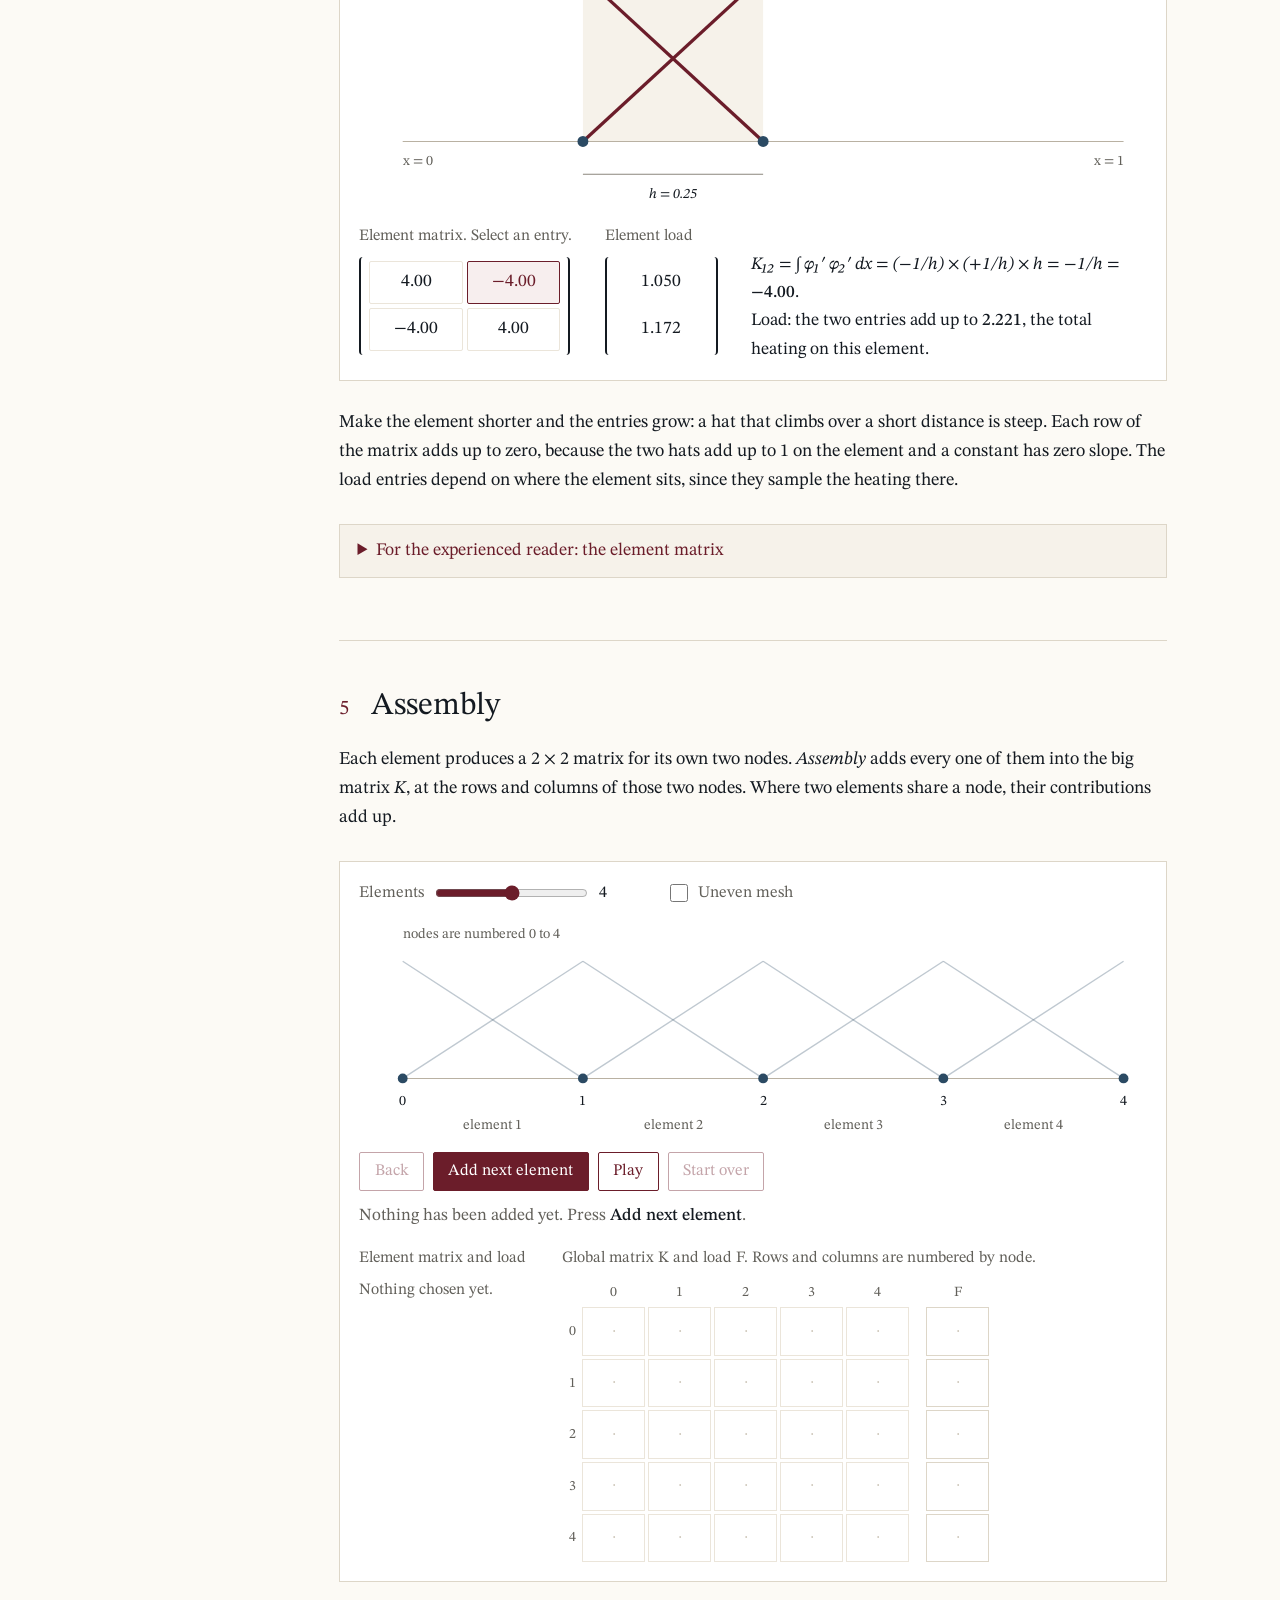
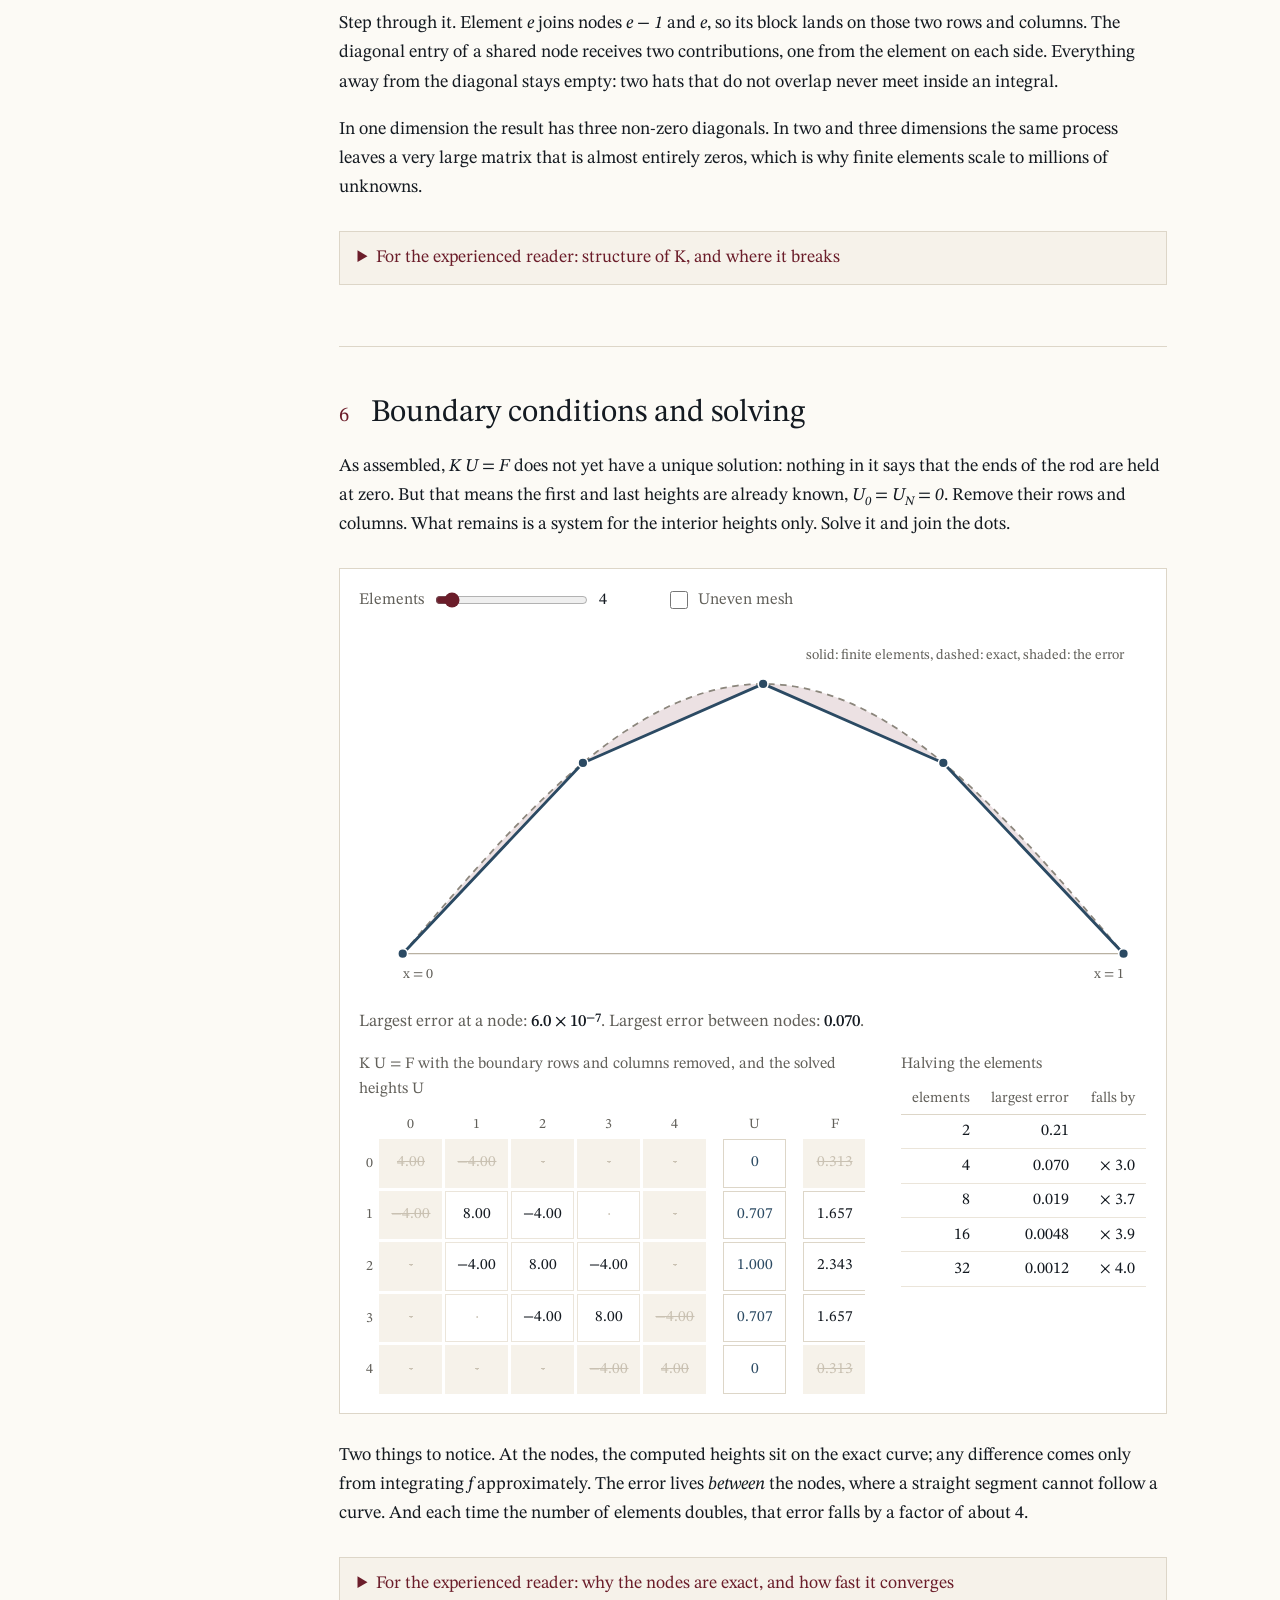
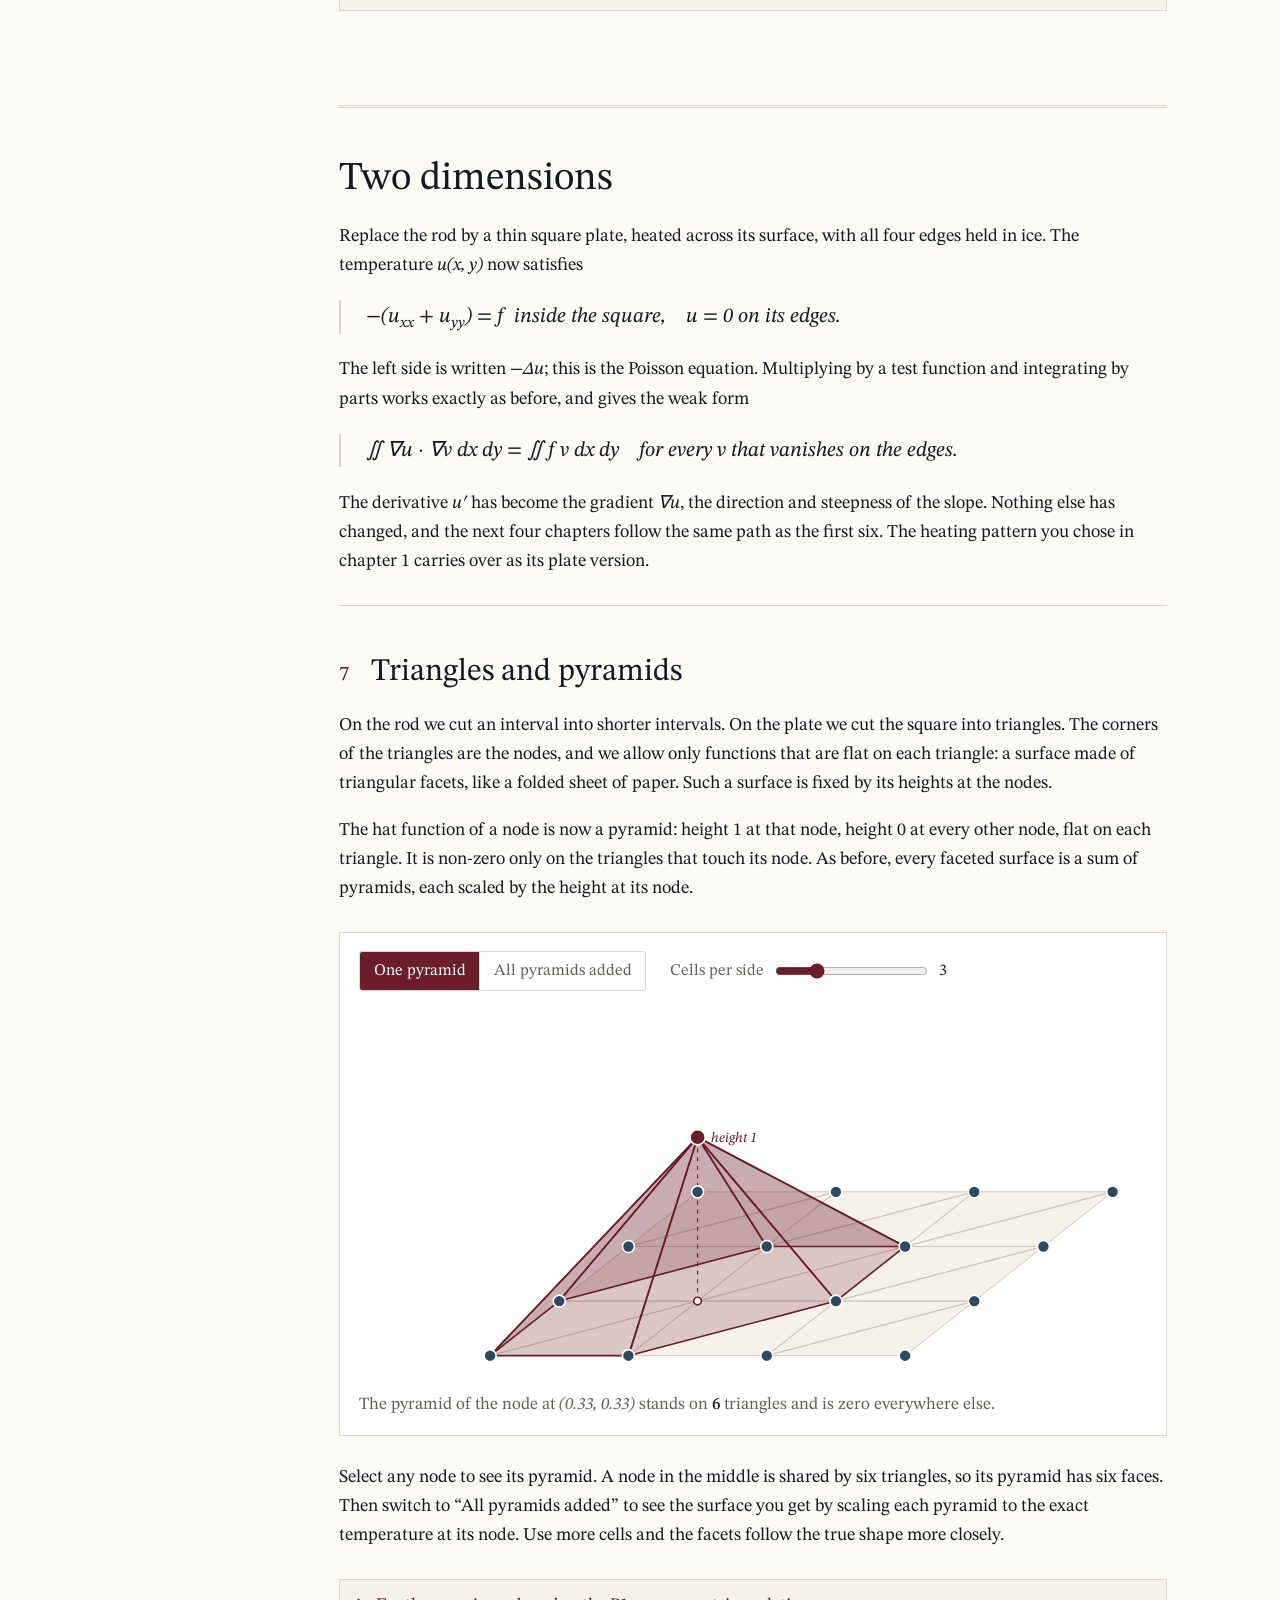
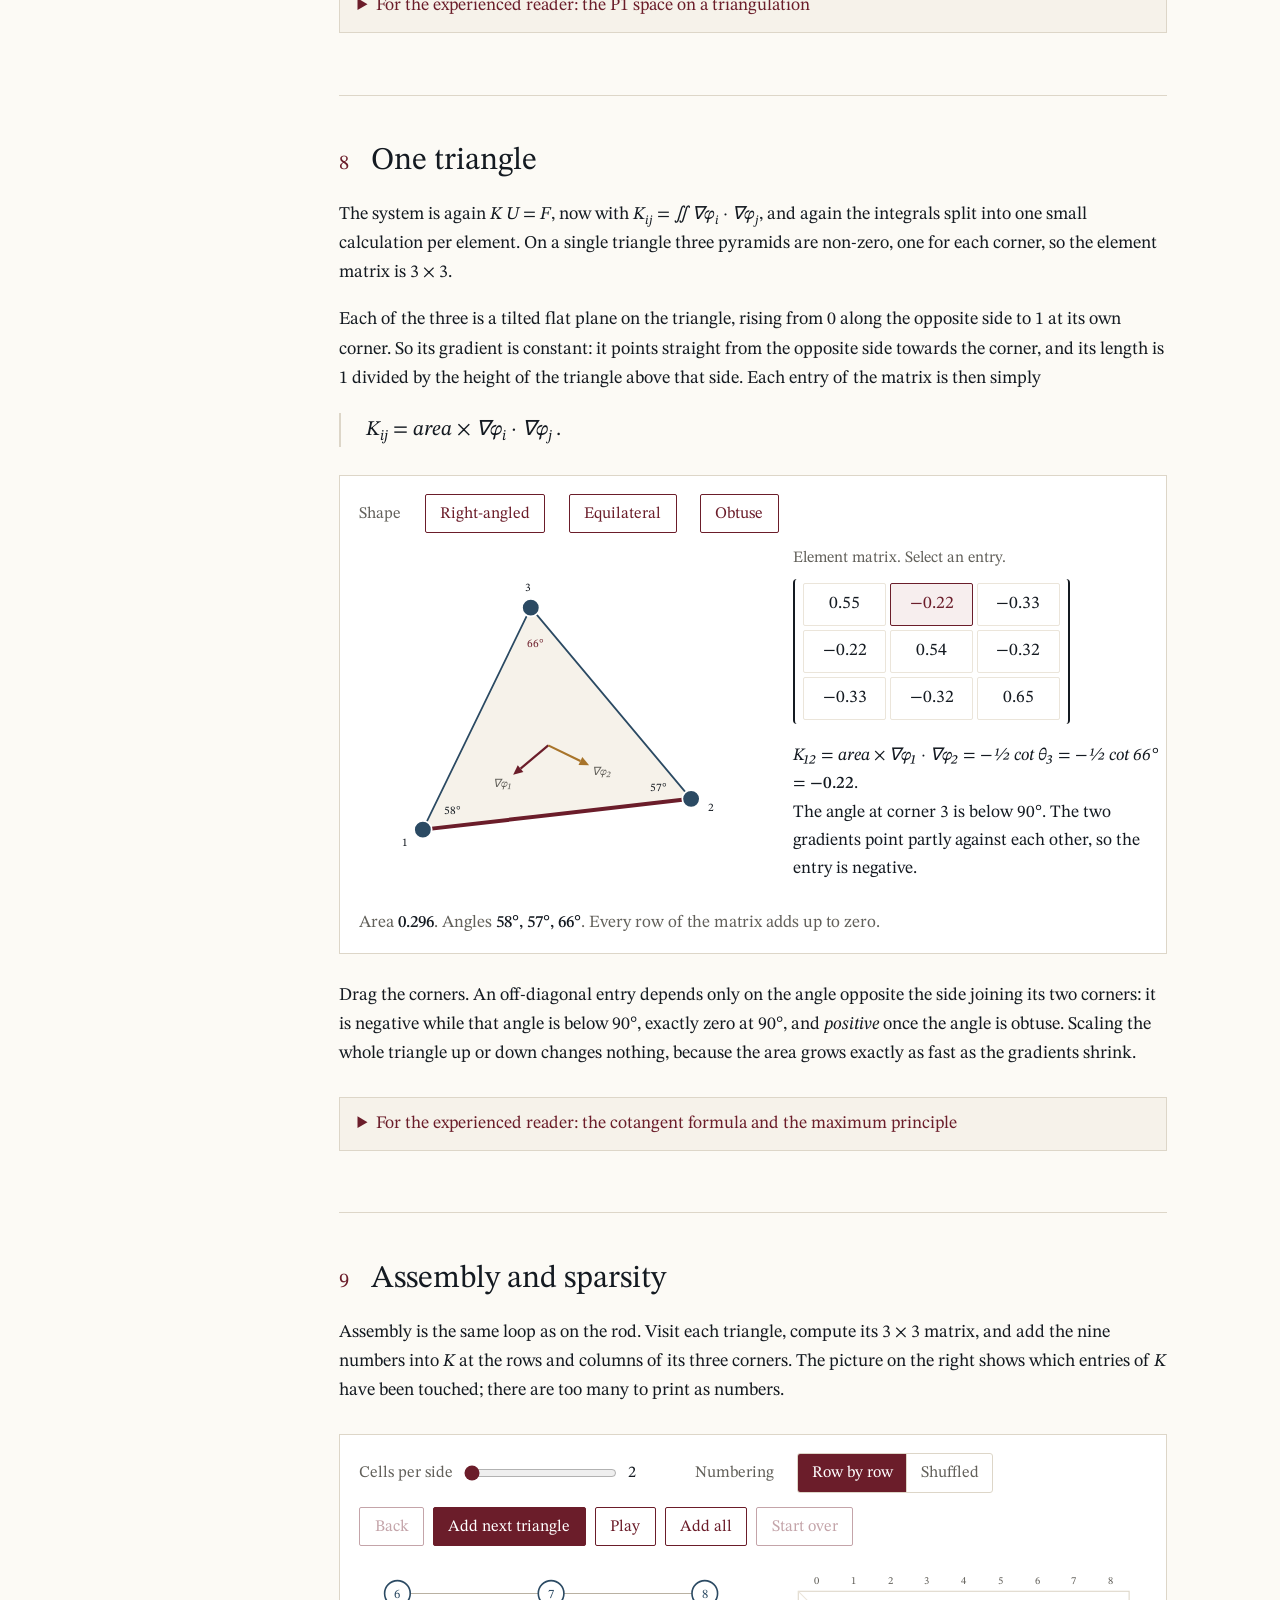
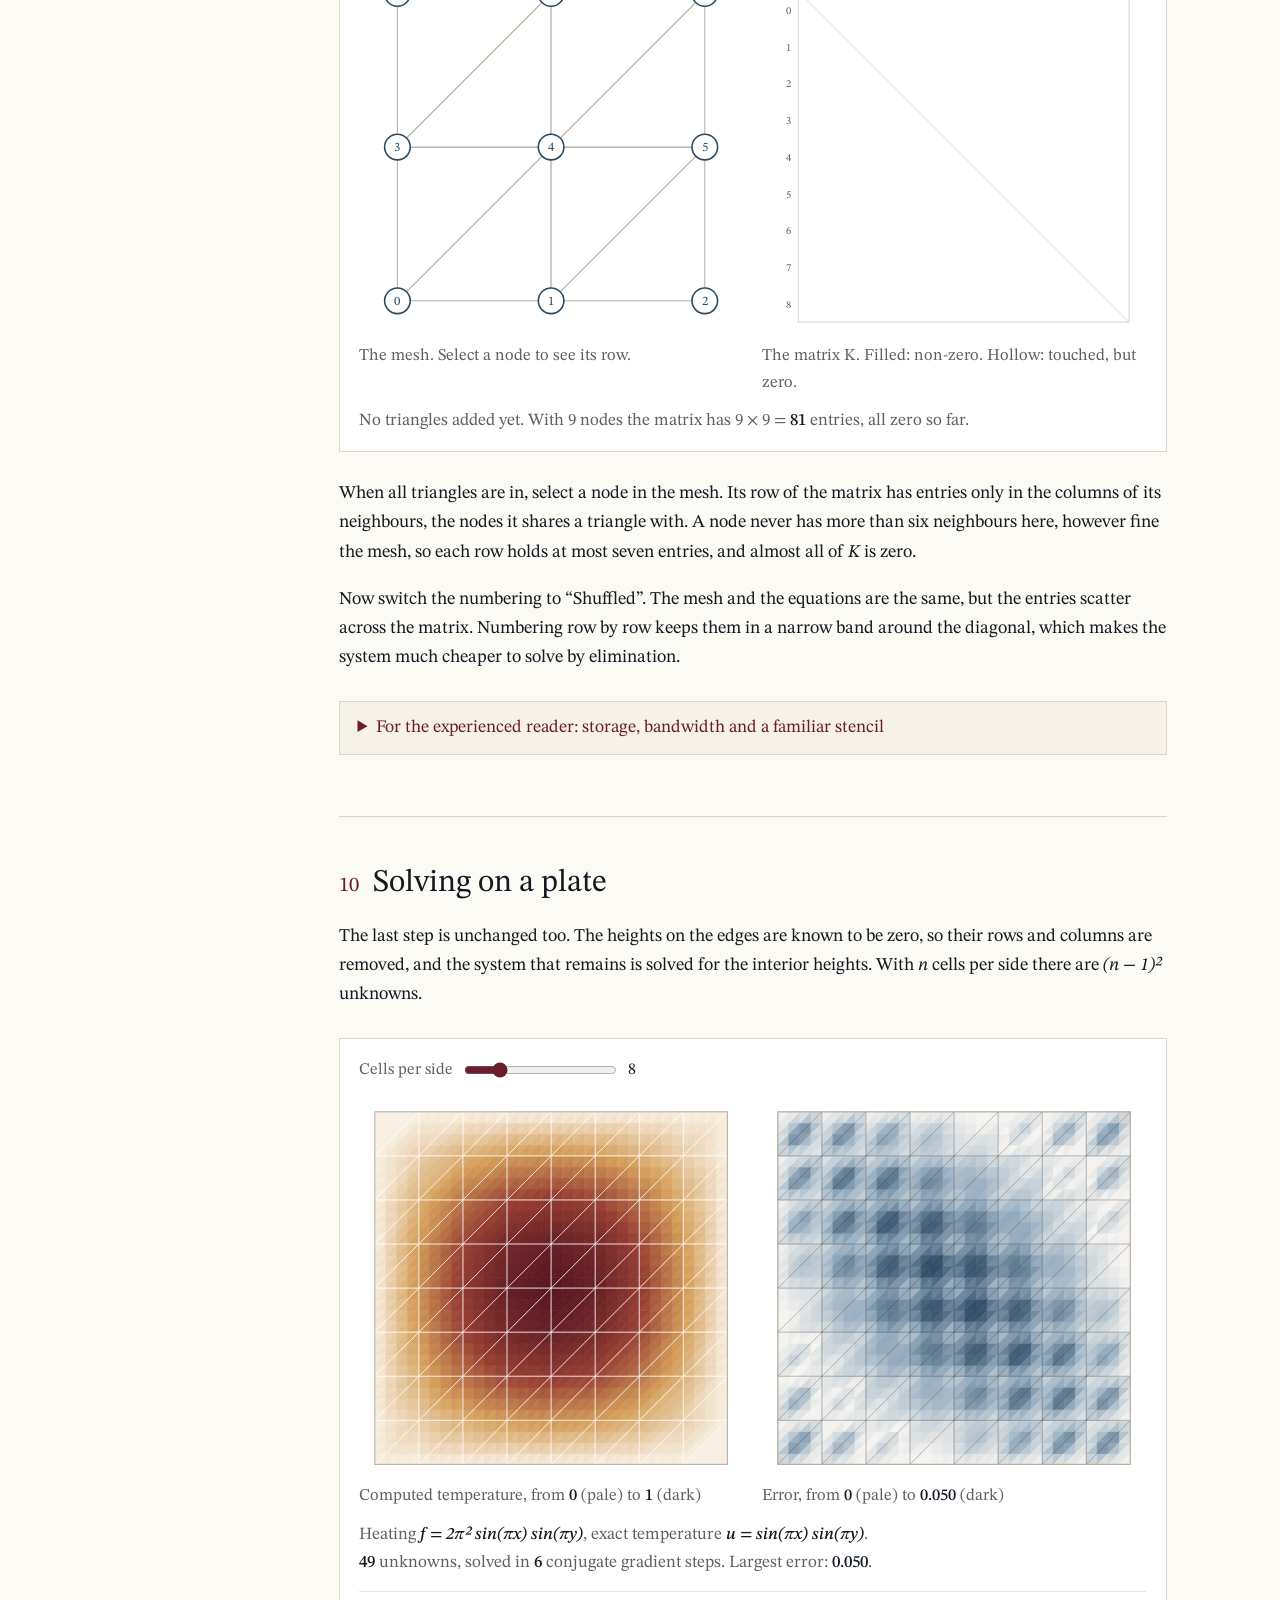
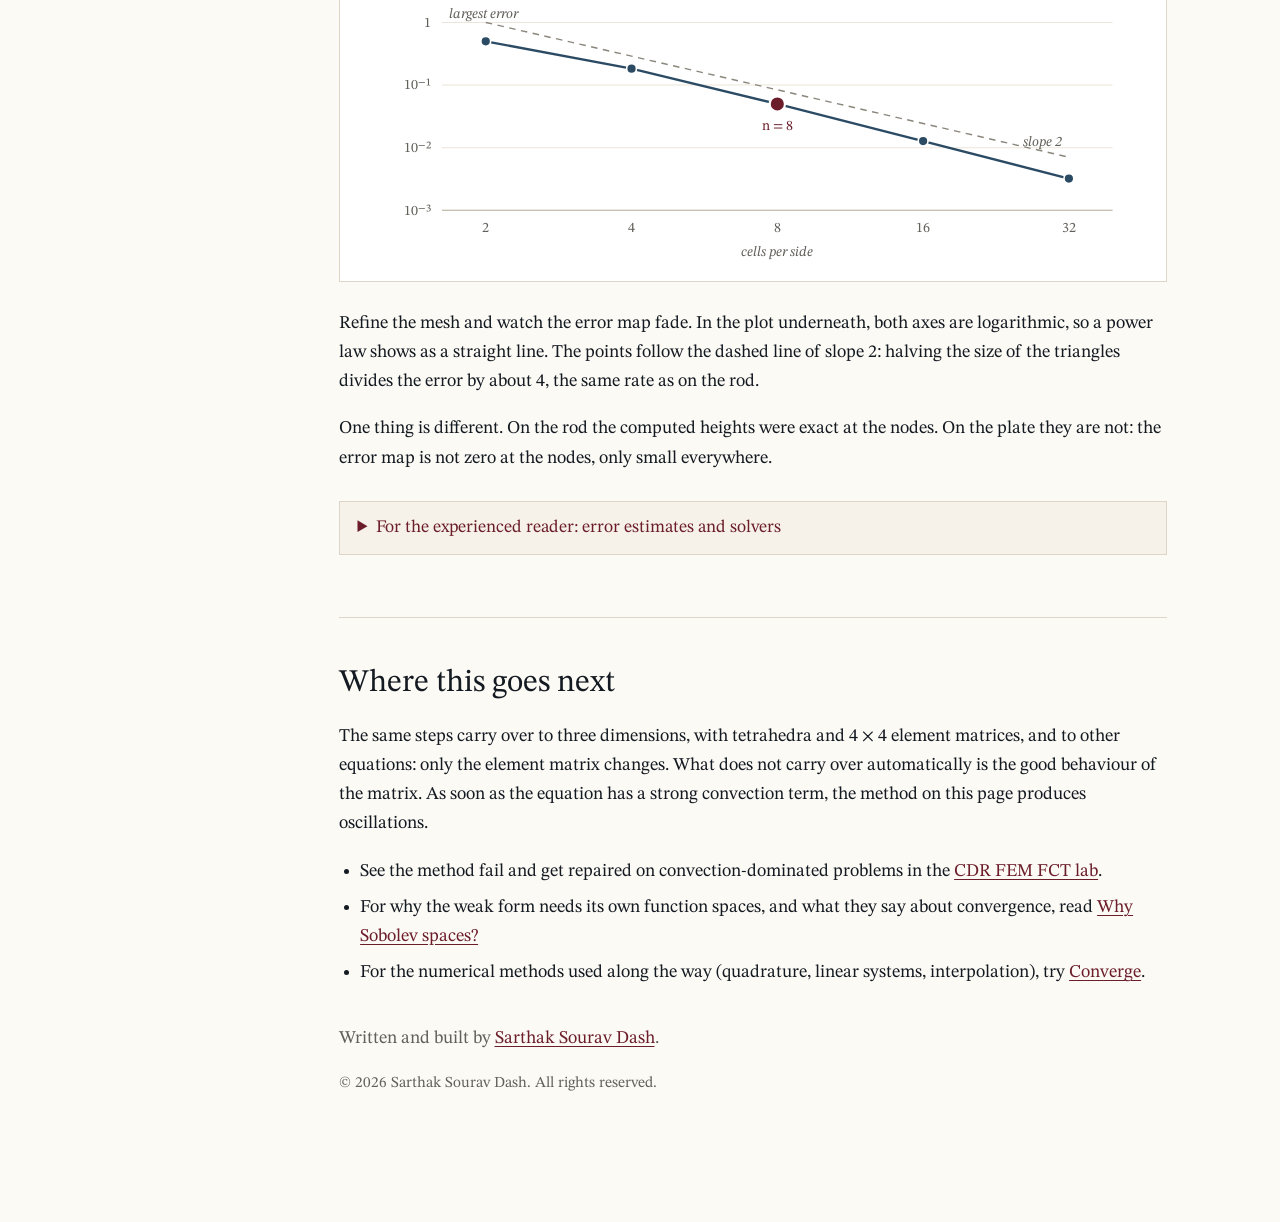
==== commit fc22a147: "Add copyright notice to all footers Co-Authored-By: Claude Opus 5.5 <noreply@anthropic.com>" ====
--- a/fem/index.html
+++ b/fem/index.html
@@ -390,6 +390,7 @@
           <li>For the numerical methods used along the way (quadrature, linear systems, interpolation), try <a href="../converge/">Converge</a>.</li>
         </ul>
         <p class="by">Written and built by <a href="../">Sarthak Sourav Dash</a>.</p>
+        <p class="rights">© 2026 Sarthak Sourav Dash. All rights reserved.</p>
       </section>
     </main>
   </div>
--- a/fem/style.css
+++ b/fem/style.css
@@ -63,6 +63,7 @@
 .next ul { padding-left: 1.2rem; }
 .next li { margin-bottom: 0.4rem; }
 .by { color: var(--text-soft); margin-top: 2rem; }
+.rights { color: var(--text-soft); font-size: 0.85rem; margin-top: 0.4rem; }
 details.deep { margin: 1.6rem 0 0.6rem; border: 1px solid var(--rule); background: #f6f2ea; }
 details.deep summary { cursor: pointer; padding: 0.65rem 1rem; color: var(--accent); font-size: 0.98rem; }
 details.deep p { margin: 0; padding: 0 1rem 0.9rem; font-size: 0.97rem; line-height: 1.6; }
